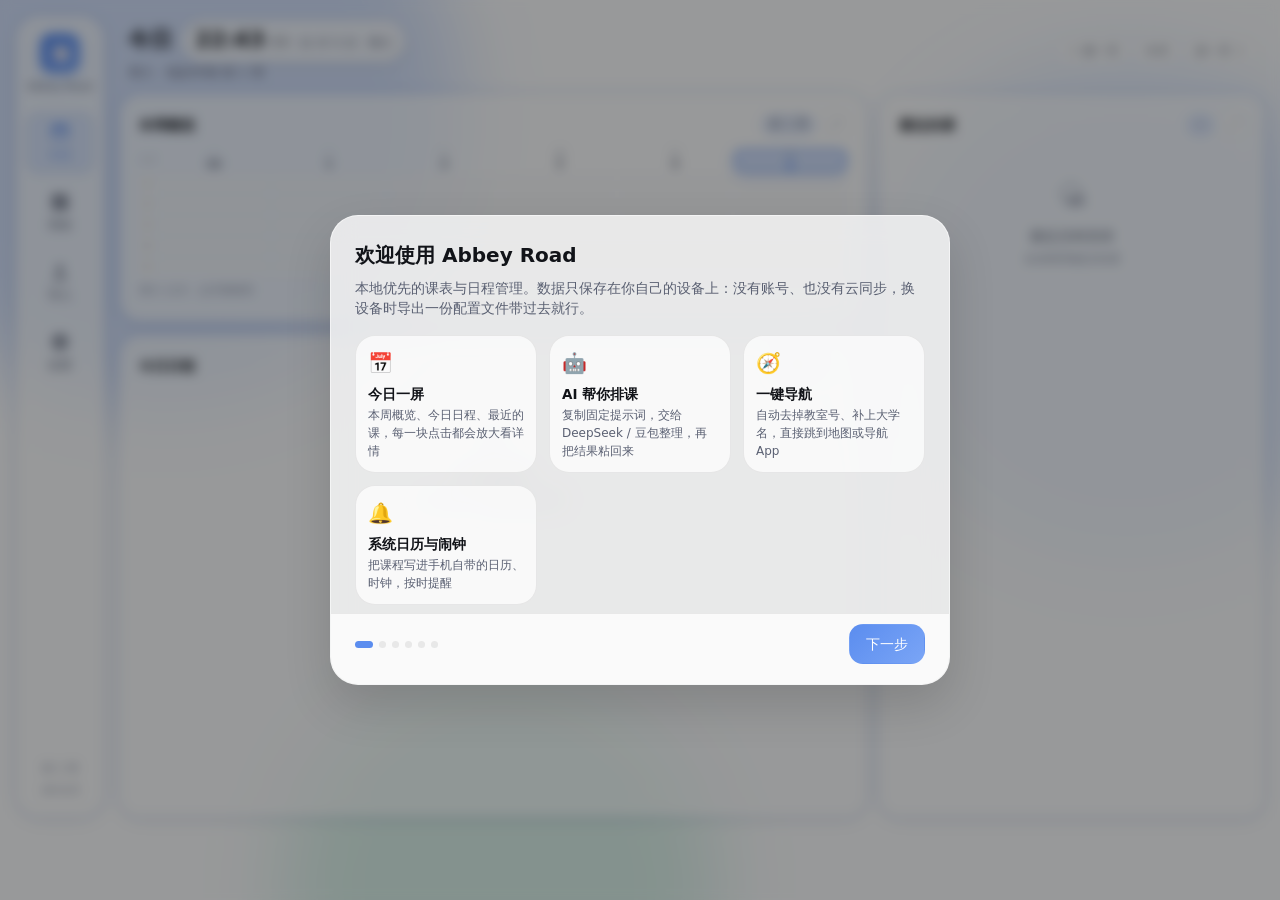
==== app/index.html @ dc9bea0f "v0.4.0：设置改版（分类列表 + 二级页 + 高频项）、日程统一（星标 / 归档 / 长按确认）、修 WebView 缓存导致更新不生效" ====
<!doctype html>
<html lang="zh-CN">
<head>
<meta charset="utf-8">
<!-- user-scalable=no：WebView 里 setSupportZoom(false) 只挡了系统级缩放，
     双指捏合仍然会让整个界面被放大，这里再从 viewport 上关掉一次。 -->
<meta name="viewport" content="width=device-width,initial-scale=1,maximum-scale=1,user-scalable=no,viewport-fit=cover">
<meta name="color-scheme" content="light dark">
<title>Abbey Road · 课表与日程</title>
<link rel="stylesheet" href="css/tokens.css?v=0.4.0">
<link rel="stylesheet" href="css/app.css?v=0.4.0">
</head>
<body data-theme="light" data-platform="web" data-preset="dual-horizontal" data-focus="off">

<!-- 背景装饰：柔光斑，让毛玻璃有层次可模糊 -->
<div class="backdrop" aria-hidden="true">
  <span class="blob blob-a"></span>
  <span class="blob blob-b"></span>
  <span class="blob blob-c"></span>
</div>

<div class="app" id="app">

  <!-- ── 左侧 Rail（Windows / 宽屏） ───────────────────────────── -->
  <aside class="rail glass" id="rail">
    <div class="brand">
      <span class="brand-mark" aria-label="Abbey Road"></span>
      <span class="brand-text">Abbey Road</span>
    </div>
    <nav class="rail-nav" id="railNav">
      <button class="nav-btn" data-nav="today" type="button"><i class="ico ico-today"></i><span>今日</span></button>
      <button class="nav-btn" data-nav="week" type="button"><i class="ico ico-week"></i><span>周表</span></button>
      <button class="nav-btn" data-nav="import" type="button"><i class="ico ico-import"></i><span>导入</span></button>
        <button class="nav-btn" data-nav="settings" type="button"><i class="ico ico-settings"></i><span>设置</span></button>
      </nav>
      <div class="rail-foot">
      <span id="railWeekInfo">—</span>
      <span class="muted" id="railVersion">v0.1.7</span>
    </div>
  </aside>

  <!-- ── 主区域 ──────────────────────────────────────────────── -->
  <main class="main" id="main">

    <!-- 今日 -->
    <section class="view" id="view-today" data-view="today">
      <header class="view-head today-head">
        <!-- 左列：「今日 + 时间」同一行，下面一行副标题；右上角竖排三个日期切换按钮 -->
        <div class="today-head-main">
          <div class="today-head-top">
            <h1 class="view-title" id="todayTitle">今日</h1>
            <div class="clock-box">
              <span class="clock-time" id="todayClock">--:--</span>
              <span class="clock-date" id="todayClockDate"></span>
            </div>
          </div>
          <p class="view-sub" id="todaySub">—</p>
        </div>
        <!-- 日期切换：窄屏（直板机）只留两个箭头 + 「今天」，三个按钮永远待在标题右边，
             不再被挤到标题下面另起一行；宽屏才把「前一天 / 后一天」的文字显示出来 -->
        <div class="head-right today-day-nav">
          <button class="chip-btn dnav-btn dnav-prev" id="btnPrevDay" type="button"
                  title="前一天" aria-label="前一天"><span class="dnav-ico" aria-hidden="true"></span><span class="dnav-txt">前一天</span></button>
          <button class="chip-btn dnav-btn dnav-center" id="btnToday" type="button"
                  title="回到今天" aria-label="回到今天"><span class="dnav-txt">今天</span></button>
          <button class="chip-btn dnav-btn dnav-next" id="btnNextDay" type="button"
                  title="后一天" aria-label="后一天"><span class="dnav-txt">后一天</span><span class="dnav-ico" aria-hidden="true"></span></button>
        </div>
      </header>

      <div class="layout" id="todayLayout">
        <!-- 本周概览 -->
        <section class="zone zone-week" id="zoneWeek">
          <!-- 毛玻璃独立一层：动画时只移动不改尺寸，模糊只算一次 -->
          <div class="zone-glass" aria-hidden="true"></div>
          <!-- 内容和栏框分开：聚焦放大时内容整层按"最终尺寸"排版好，
               栏框从旧矩形长到新矩形，内容只被裁剪、不跟着重排 -->
          <div class="zone-inner">
            <header class="zone-head">
              <h2 class="zone-title">本周概览</h2>
              <div class="zone-head-right">
                <span class="zone-badge" id="weekBadge">—</span>
                <button class="zone-toggle" data-zone-toggle="week" type="button" title="展开本周">⤢</button>
              </div>
            </header>
            <div class="zone-body scroll" id="weekBody"></div>
          </div>
        </section>

        <!-- 今日时间线 -->
        <section class="zone zone-today" id="zoneToday">
          <div class="zone-glass" aria-hidden="true"></div>
          <div class="zone-inner">
            <header class="zone-head">
              <h2 class="zone-title">今日日程</h2>
              <div class="zone-head-right">
                <span class="zone-badge" id="todayBadge">—</span>
                <button class="zone-toggle" data-zone-toggle="today" type="button" title="展开今日">⤢</button>
              </div>
            </header>
            <div class="zone-body scroll" id="todayBody"></div>
          </div>
        </section>

        <!-- 最近的课 -->
        <section class="zone zone-next" id="zoneNext" tabindex="0" role="button"
                 aria-label="查看最近的课程详情">
          <div class="zone-glass" aria-hidden="true"></div>
          <div class="zone-inner">
            <header class="zone-head">
              <h2 class="zone-title">最近的课</h2>
              <div class="zone-head-right">
                <span class="zone-badge" id="nextBadge">—</span>
                <button class="zone-toggle" data-zone-toggle="next" type="button" title="展开详情">⤢</button>
              </div>
            </header>
            <div class="zone-body scroll" id="nextBody"></div>
          </div>
        </section>

      </div>
    </section>

    <!-- 周表 -->
    <section class="view" id="view-week" data-view="week" hidden>
      <header class="view-head">
        <div class="head-left">
          <h1 class="view-title">周表</h1>
          <p class="view-sub" id="weekSub">—</p>
        </div>
        <div class="head-right">
          <button class="chip-btn" id="btnDayShift" type="button" title="把某一天的课搬到 / 复制到另一天">调休</button>
          <button class="chip-btn" id="btnConflicts" type="button" title="查看时间冲突">冲突 <span class="zone-badge" id="conflictCount">0</span></button>
          <button class="chip-btn sem-btn" id="weekSemBtn" type="button" title="切换学期">我的学期</button>
          <button class="chip-btn" id="btnPrevWeek" type="button">‹ 上一周</button>
          <button class="chip-btn" id="btnThisWeek" type="button">本周</button>
          <button class="chip-btn" id="btnNextWeek" type="button">下一周 ›</button>
        </div>
      </header>
      <!-- 周视图/月视图 + 周次快切：挤在一行里，把纵向空间让给课表 -->
      <div class="week-bar">
        <div class="segmented seg-compact" id="weekMode">
          <button class="seg active" type="button" data-mode="week">周视图</button>
          <button class="seg" type="button" data-mode="month">月视图</button>
        </div>
        <div class="week-strip glass" id="weekStrip"></div>
      </div>
      <div class="glass panel week-panel">
        <div class="week-grid-wrap scroll-x" id="weekGridWrap"></div>
      </div>
    </section>

    <!-- 导入 -->
    <section class="view" id="view-import" data-view="import" hidden>
      <header class="view-head">
        <div class="head-left">
          <h1 class="view-title">导入</h1>
          <p class="view-sub">用手机上的 AI（DeepSeek / 豆包）整理课表，或直接导入配置文件</p>
        </div>
      </header>

      <div class="pane-scroll">
      <div class="glass panel tabs-panel">
        <!-- 第一行：导入课表的两步流程（带序号、加粗）；第二行：另外两个入口 -->
        <div class="segmented" id="importTabs">
          <button class="seg seg-step" data-tab="prompt" type="button"><b>1</b> 提示词</button>
          <button class="seg seg-step" data-tab="md" type="button"><b>2</b> 课表文本</button>
        </div>
        <!-- 第二行：「手动导入」一个按钮，点开是「手动添加 / 配置文件」两个小按钮（子菜单） -->
        <div class="sub-nav" id="importSubNav">
          <button class="sub-nav-btn" id="btnSubNav" type="button" aria-haspopup="true" aria-expanded="false">
            <span class="sub-nav-label" id="subNavLabel">手动导入</span>
            <span class="sub-nav-caret" aria-hidden="true">▾</span>
          </button>
          <div class="sub-menu" id="importSubMenu" hidden>
            <button class="sub-menu-item seg" data-tab="manual" type="button">手动添加</button>
            <button class="sub-menu-item seg" data-tab="json" type="button">配置文件</button>
          </div>
        </div>

        <!-- 提示词 -->
        <div class="tab-body" data-tab-body="prompt">
          <ol class="steps">
            <li>点下面的「复制提示词」。</li>
            <li>打开 DeepSeek / 豆包，粘贴提示词，把课表截图一起发给它。</li>
            <li>复制 AI 的完整回复，回到这里选「粘贴 AI 结果」。</li>
          </ol>
          <div class="row gap">
            <button class="btn primary" id="btnCopyPrompt" type="button">复制提示词</button>
            <button class="btn" id="btnSharePrompt" type="button">分享到 AI 应用</button>
            <span class="muted" id="promptVersion"></span>
          </div>
          <details class="fold">
            <summary>预览提示词内容</summary>
            <pre class="code" id="promptPreview"></pre>
          </details>
        </div>

        <!-- 课表文本（AI 整理结果粘贴区） -->
        <div class="tab-body" data-tab-body="md" hidden>
          <div class="opt-grid">
            <div class="field"><label class="field-label">学期名称</label>
              <input class="input" id="optSemName" placeholder="留空则用当前学期"></div>
            <div class="field"><label class="field-label">开学第一周周一</label>
              <input class="input" id="optSemStart" type="date"></div>
            <div class="field"><label class="field-label">总周数</label>
              <input class="input" id="optSemWeeks" type="number" min="1" max="30" value="20"></div>
            <div class="field"><label class="field-label">文本没写单双周时按</label>
              <span class="pick-slot" data-pick="optParity"></span></div>
          </div>
          <div class="scroll-hint">↓ 继续下滑，把 AI 整理好的课表文本粘贴到下面的输入框</div>
          <div class="fmt-hint">一行一门课，字段用全角 ｜ 分隔（半角 | 也认）：
课程名 ｜ 星期 ｜ 节次 ｜ 周次 ｜ 地点 ｜ 老师 ｜ 备注
例：高等数学 ｜ 周一 ｜ 1-2 ｜ 1-16 ｜ XX大学 信息楼305 ｜ 张三 ｜ 需带教材
缺的字段直接空着或用 - ，顺序不能乱；调课另起一行：调课 ｜ 高等数学 ｜ 2026-10-08 ｜ 周四 ｜ 1-2 ｜ XX大学信息楼201 ｜ 国庆调休</div>
          <div class="row gap">
            <button class="btn" id="btnPickMd" type="button">选择 .md / .txt 文件</button>
            <button class="btn" id="btnDemoMd" type="button">填入示例文本</button>
            <button class="btn" id="btnClearMd" type="button">清空</button>
          </div>
          <textarea class="input code-area" id="mdInput" rows="10"
            placeholder="把 AI 整理好的课表文本粘贴到这里（一行一门课）…"></textarea>
          <div class="parse-summary" id="mdSummary"></div>
          <div class="parse-issues" id="mdIssues"></div>
          <div class="parse-preview" id="mdPreview"></div>
          <!-- 给右下角悬浮按钮留出空间，长内容不会被挡住 -->
          <div class="fab-space"></div>
        </div>

        <!-- 配置文件（本地 JSON 文件，手机 / 电脑手动同步用） -->
        <div class="tab-body" data-tab-body="json" hidden>
          <p class="muted">
            配置文件就是 App 自己的数据（.json / .txt）。用法和「课表文本」一模一样：
            这里复制走 → 在另一台设备整段粘回来 → 点右下角「合并导入」。
          </p>
          <p class="muted">
            换手机最省事的走法：点「复制配置文本」发到微信「文件传输助手」（或点「导出到微信」发文件），
            在新手机上复制那段文字，粘到下面就能导入；也可以用「选择 .json / .txt 文件」或
            「从导出目录导入」。
          </p>
          <div class="row gap">
            <button class="btn primary" id="btnCopyJson" type="button">复制配置文本</button>
            <button class="btn" id="btnExportJson" type="button">导出为文件</button>
            <button class="btn" id="btnExportWechat" type="button">导出到微信</button>
            <button class="btn" id="btnImportJson" type="button">选择 .json / .txt 文件</button>
            <button class="btn" id="btnImportFromExports" type="button">从导出目录导入</button>
          </div>
          <div class="scroll-hint">↓ 继续下滑，把配置内容整段粘贴到下面的输入框（粘贴完自动解析）</div>
          <div class="fmt-hint">配置内容形如：{"kind":"abbeyroad.sync", …}
整段复制 / 粘贴即可，内容里换行、缩进乱掉都没关系；粘错成课表文本时会自动转到「课表文本」页。</div>
          <div class="row gap">
            <button class="btn" id="btnApplyJsonText" type="button">解析并预览</button>
            <button class="btn" id="btnClearJson" type="button">清空</button>
          </div>
          <textarea class="input code-area" id="jsonInput" rows="10"
            placeholder='把配置内容整段粘贴到这里，例如：{"kind":"abbeyroad.sync", …}'></textarea>
          <div class="parse-summary" id="jsonSummary"></div>
          <div class="parse-issues" id="jsonIssues"></div>
          <!-- 给右下角悬浮按钮留出空间 -->
          <div class="fab-space"></div>
        </div>

        <!-- 手动添加：一门课 / 一个特殊事件 -->
        <div class="tab-body" data-tab-body="manual" hidden>
          <h3 class="sub-title">添加一门课</h3>
          <div class="opt-grid">
            <div class="field"><label class="field-label">课程名 *</label>
              <input class="input" id="manName" placeholder="例如：高等数学"></div>
            <div class="field"><label class="field-label">星期 *</label>
              <span class="pick-slot" data-pick="manWeekday"></span></div>
            <div class="field"><label class="field-label">节次 *</label>
              <div class="row gap" style="align-items:center">
                <span class="pick-slot" data-pick="manPeriodStart"></span>
                <span class="muted">到</span>
                <span class="pick-slot" data-pick="manPeriodEnd"></span>
              </div></div>
            <div class="field"><label class="field-label">周次 *</label>
              <input class="input" id="manWeeks" value="1-16" placeholder="1-16 / 单周 / 双周 / 全周"></div>
            <div class="field"><label class="field-label">地点</label>
              <input class="input" id="manPlace" placeholder="XX大学 信息楼305"></div>
            <div class="field"><label class="field-label">老师</label>
              <input class="input" id="manTeacher" placeholder="张三"></div>
            <div class="field"><label class="field-label">备注</label>
              <input class="input" id="manNote" placeholder="需带教材"></div>
            <div class="field"><label class="field-label">颜色</label>
              <span class="pick-slot" data-pick="manColor"></span></div>
          </div>
          <div class="row gap" style="align-items:center">
            <button class="btn primary" id="btnManualAdd" type="button">添加到课表</button>
            <span class="muted">同名课程会合并成同一门，并统一颜色</span>
          </div>
          <div class="parse-issues" id="manIssues"></div>

          <h3 class="sub-title" style="margin-top:20px">添加特殊事件（考试 / 讲座 / 活动）</h3>
          <div class="opt-grid">
            <div class="field"><label class="field-label">类型</label>
              <span class="pick-slot" data-pick="evType"></span></div>
            <div class="field"><label class="field-label">标题 *</label>
              <input class="input" id="evTitle" placeholder="高等数学 期中考试"></div>
            <div class="field"><label class="field-label">日期 *</label>
              <input class="input" id="evDate" type="date"></div>
            <div class="field"><label class="field-label">时间</label>
              <div class="row gap" style="align-items:center">
                <input class="input" id="evStart" type="time">
                <span class="muted">到</span>
                <input class="input" id="evEnd" type="time">
              </div></div>
            <div class="field"><label class="field-label">地点</label>
              <input class="input" id="evPlace" placeholder="XX大学 信息楼305"></div>
            <div class="field"><label class="field-label">备注</label>
              <input class="input" id="evNote" placeholder="闭卷 / 带计算器"></div>
          </div>
          <div class="row gap" style="align-items:center">
            <button class="btn primary" id="btnAddEvent" type="button">添加事件</button>
            <span class="muted">事件会在「本周概览」和「周表」里用特殊颜色显示</span>
          </div>
          <div id="eventList" class="list" style="margin-top:10px"></div>
        </div>
      </div>
      </div>

      <!-- 「课表文本」页的悬浮应用按钮：始终钉在右下角，不用滚到底部才能点 -->
      <button class="btn primary fab" id="btnApplyMd" type="button" disabled hidden>应用到课表</button>
      <!-- 「配置文件」页的悬浮合并按钮：和上面那个同一个位置、同一套动效 -->
      <button class="btn primary fab" id="btnApplyJson" type="button" disabled hidden>合并导入</button>
    </section>

    <!-- 自定义模块页（实验性：开发者选项开启后顶替「导入」标签） -->
    <section class="view" id="view-custom" data-view="custom" hidden>
      <header class="view-head">
        <div class="head-left">
          <h1 class="view-title">我的</h1>
          <p class="view-sub">自由添加你的模块</p>
        </div>
        <div class="head-right">
          <button class="chip-btn" id="btnCustomToImport" type="button" title="打开导入页">导入</button>
        </div>
      </header>
      <div class="pane-scroll">
        <div class="custom-modules" id="customModules"></div>
      </div>
    </section>

    <!-- 设置 -->
    <section class="view" id="view-settings" data-view="settings" hidden>
      <header class="view-head">
        <div class="head-left">
          <h1 class="view-title">设置</h1>
          <p class="view-sub">外观、布局、课表、提醒、导入、系统集成、数据、关于</p>
        </div>
      </header>
      <div class="settings-shell">
        <div class="settings-body" id="settingsBody">
          <div class="settings-grid" id="settingsGrid"></div>
        </div>
      </div>
    </section>

  </main>

  <!-- ── 底部 Tab（手机） ────────────────────────────────────── -->
  <nav class="tabbar glass" id="tabbar">
    <button class="nav-btn" data-nav="today" type="button"><i class="ico ico-today"></i><span>今日</span></button>
    <button class="nav-btn" data-nav="week" type="button"><i class="ico ico-week"></i><span>周表</span></button>
    <button class="nav-btn" data-nav="import" type="button"><i class="ico ico-import"></i><span>导入</span></button>
    <button class="nav-btn" data-nav="settings" type="button"><i class="ico ico-settings"></i><span>设置</span></button>
  </nav>
</div>

<!-- 毛玻璃弹窗容器 -->
<div class="modal-root" id="modalRoot" hidden>
  <div class="modal-scrim" id="modalScrim"></div>
  <div class="modal-card glass" id="modalCard" role="dialog" aria-modal="true"></div>
</div>

<!-- 首次启动引导 -->
<div class="onboarding" id="onboarding" hidden>
  <div class="ob-card glass" id="obCard"></div>
</div>

<div class="toast-host" id="toastHost"></div>

<script src="js/core.js?v=0.4.0"></script>
<script src="js/mdparse.js?v=0.4.0"></script>
  <script src="js/bridge.js?v=0.4.0"></script>
  <!-- 过渡动画注册表：ui.js 里的所有动效都从这里取参数（开发者模式可换样式） -->
  <script src="js/motion.js?v=0.4.0"></script>
  <!-- 课程配色：按文理/公共/体育/水课分色系（设置里可一键应用） -->
  <script src="js/palette.js?v=0.4.0"></script>
  <script src="js/ui.js?v=0.4.0"></script>
<script src="js/widgetdata.js?v=0.4.0"></script>
<script src="js/configio.js?v=0.4.0"></script>
<script src="js/panels.js?v=0.4.0"></script>
<script src="js/boot.js?v=0.4.0"></script>
</body>
</html>
---- app/css/tokens.css ----
/* ──────────────────────────────────────────────────────────────
   Abbey Road · 设计变量（设计 token）
   双端唯一来源：改这里，Android 与 Windows 同时生效。
   对应规划文档 §8.1。
   ────────────────────────────────────────────────────────────── */

:root {
  /* 颜色 · 浅色 */
  --bg-base: #ffffff;
  --bg-subtle: #f7f8fa;
  --glass-surface: rgba(255, 255, 255, 0.72);
  --glass-card: rgba(255, 255, 255, 0.66);
  --glass-modal: rgba(255, 255, 255, 0.78);
  --glass-border: rgba(255, 255, 255, 0.55);
  --glass-stroke: rgba(17, 19, 24, 0.08);
  --shadow-card: 0 4px 16px rgba(0, 0, 0, 0.06);
  --shadow-panel: 0 12px 32px rgba(0, 0, 0, 0.10);
  --shadow-modal: 0 20px 48px rgba(0, 0, 0, 0.14);
  --text-primary: #111318;
  --text-secondary: #5a6072;
  --text-tertiary: #8a90a2;
  --divider: rgba(17, 19, 24, 0.08);
  --danger: #e5484d;
  --warn: #e3a008;
  --success: #2fb37a;
  --blob-a: rgba(91, 141, 239, 0.30);
  --blob-b: rgba(122, 165, 246, 0.22);
  --blob-c: rgba(47, 179, 122, 0.16);

  /* 主题色（设置里可改） */
  --accent: #5b8def;
  --accent-soft: rgba(91, 141, 239, 0.14);
  --accent-glow: rgba(91, 141, 239, 0.20);
  --accent-contrast: #ffffff;

  /* 质感模糊效果（设置里四档：低 8 / 中 14 / 高 22 / 关 0） */
  --blur-base: 14px;
  --blur-card: 12px;
  --blur-panel: 18px;
  --blur-modal: 24px;

  /* 圆角与间距 */
  --r-chip: 999px;
  --r-input: 14px;
  --r-card: 20px;
  --r-panel: 24px;
  --r-modal: 28px;
  --sp-1: 4px;
  --sp-2: 8px;
  --sp-3: 12px;
  --sp-4: 16px;
  --sp-5: 20px;
  --sp-6: 24px;
  --sp-8: 32px;
  --sp-10: 40px;

  /* ── 动效令牌：严格按《动效与光效实现规格书》v1.0 ──
     原则：只动 opacity / translate / scale；动画重启动走"取消→复位→刷新→启动"；
     高频动效 ≤500ms；颜色只来自主题令牌；光效只画在控件自己的范围内。 */
  --motion-scale: 1;

  /* 6 条曲线，不引入第 7 条 */
  --ease-cubic: cubic-bezier(.2, .8, .3, 1);          /* 入场 / 上浮 */
  --ease-smooth: cubic-bezier(.22, .61, .36, 1);      /* 胶囊滑动 / 下划线 */
  --ease-fade-out: cubic-bezier(.22, 1, .36, 1);      /* 一次性衰减 / 配色过渡 */
  --ease-dialog-in: cubic-bezier(.20, .90, .25, 1);   /* 弹窗进入 */
  --ease-dialog-out: cubic-bezier(.40, 0, 1, 1);      /* 弹窗退出 */
  --ease-page-in: cubic-bezier(.1, 1, .3, 1);         /* 页面进入 */
  --ease-page-out: cubic-bezier(.3, 0, .7, 1);        /* 页面退出 */

  /* 时长令牌 */
  --dur-press-in: calc(90ms * var(--motion-scale));
  --dur-press-out: calc(260ms * var(--motion-scale));
  --dur-text-out: calc(120ms * var(--motion-scale));
  --dur-tab-color: calc(200ms * var(--motion-scale));
  --dur-text-in: calc(220ms * var(--motion-scale));
  --dur-list-item: calc(180ms * var(--motion-scale));
  --dur-card-in: calc(320ms * var(--motion-scale));
  --dur-block-short: calc(480ms * var(--motion-scale));
  --dur-block: calc(500ms * var(--motion-scale));
  --dur-block-long: calc(520ms * var(--motion-scale));
  --dur-ink: calc(350ms * var(--motion-scale));
  --dur-pill: calc(420ms * var(--motion-scale));
  --dur-ripple: calc(380ms * var(--motion-scale));
  --dur-glow: calc(500ms * var(--motion-scale));
  --dur-dialog-in: calc(300ms * var(--motion-scale));
  --dur-dialog-out: calc(200ms * var(--motion-scale));
  --dur-page-in: calc(260ms * var(--motion-scale));
  --dur-page-out: calc(220ms * var(--motion-scale));
  --dur-zone: calc(340ms * var(--motion-scale));   /* 展开栏位：唯一允许的布局动画 */

  /* 兼容旧命名 */
  --dur-instant: var(--dur-press-in);
  --dur-quick: var(--dur-text-out);
  --dur-standard: var(--dur-tab-color);
  --dur-focus: var(--dur-zone);
  --ease-enter: var(--ease-cubic);
  --ease-exit: var(--ease-fade-out);
  --ease-standard: var(--ease-fade-out);
  --ease-emphasized: var(--ease-smooth);

  /* 光效令牌（浅色柔光偏黑，暗色偏白） */
  --ripple-color: rgba(0, 0, 0, 0.06);
  --ripple-on-accent: rgba(255, 255, 255, 0.15);
  --glow-peak: .30;

  /* 布局尺寸（由 JS 按断点写入，单位 px） */
  --w-week: 240px;
  --w-next: 360px;
  --h-week: 200px;
  --h-next: 200px;
  --layout-gap: 14px;
  --zone-pad: 18px;
  --fs-scale: 1;

  /* 层级 */
  --z-rail: 20;
  --z-tabbar: 30;
  --z-splitter: 15;
  --z-modal: 60;
  --z-onboarding: 80;
  --z-toast: 90;
}

/*
 * 毛玻璃「通透度」：
 *   玻璃面板的透明度 = 基础透明度 × --glass-k，
 *   档位越高越透（配合 blur 半径一起变），这样"质感模糊效果"在深色界面、
 *   或者背景本来就比较平的时候也能一眼看出区别。
 *   写在 body 上（不是 :root）：自定义属性在声明它的元素上就完成计算，
 *   写在 :root 的话 body 上的档位变量影响不到它。
 */
body {
  --glass-k: 1;
  --glass-surface: rgba(255, 255, 255, calc(.72 * var(--glass-k)));
  --glass-card: rgba(255, 255, 255, calc(.66 * var(--glass-k)));
  --glass-modal: rgba(255, 255, 255, calc(.78 * var(--glass-k)));
}

/* 深色模式 */
body[data-theme="dark"] {
  --bg-base: #0e1116;
  --bg-subtle: #161a21;
  --glass-surface: rgba(22, 26, 33, calc(.62 * var(--glass-k)));
  --glass-card: rgba(26, 31, 40, calc(.58 * var(--glass-k)));
  --glass-modal: rgba(28, 33, 43, calc(.70 * var(--glass-k)));
  --glass-border: rgba(255, 255, 255, 0.12);
  --glass-stroke: rgba(255, 255, 255, 0.10);
  --shadow-card: 0 4px 16px rgba(0, 0, 0, 0.45);
  --shadow-panel: 0 12px 32px rgba(0, 0, 0, 0.55);
  --shadow-modal: 0 20px 48px rgba(0, 0, 0, 0.60);
  --text-primary: #e8eaf0;
  --text-secondary: #a8afbf;
  --text-tertiary: #767e90;
  --divider: rgba(255, 255, 255, 0.10);
  --accent: #7aa5f6;
  --accent-soft: rgba(122, 165, 246, 0.18);
  --accent-glow: rgba(122, 165, 246, 0.22);
  --blob-a: rgba(91, 141, 239, 0.24);
  --blob-b: rgba(122, 165, 246, 0.18);
  --blob-c: rgba(47, 179, 122, 0.12);
}

/* 毛玻璃档位（关 / 低 / 中 / 高）
   四档差距拉开一些，弱光 / 深色界面下也能明显看出变化 */
body[data-glass="off"] {
  --glass-k: 1.5;
  --blur-base: 0px;
  --blur-card: 0px;
  --blur-panel: 0px;
  --blur-modal: 0px;
}
body[data-glass="low"] {
  --glass-k: 1.16;
  --blur-base: 7px;
  --blur-card: 5px;
  --blur-panel: 7px;
  --blur-modal: 9px;
}
body[data-glass="medium"] {
  --glass-k: 1;
  --blur-base: 14px;
  --blur-card: 12px;
  --blur-panel: 18px;
  --blur-modal: 24px;
}
body[data-glass="high"] {
  --glass-k: .78;
  --blur-base: 30px;
  --blur-card: 22px;
  --blur-panel: 28px;
  --blur-modal: 36px;
}

/* 低版本 Android（API < 31）：按规划 Q1 自动降级，功能不变 */
body[data-degraded="on"] {
  --blur-card: 0px;
  --blur-panel: 0px;
  --blur-modal: 0px;
  --blur-base: 0px;
}
body[data-degraded="on"] .blob {
  opacity: 0.5;
}
---- app/css/app.css ----
/* ──────────────────────────────────────────────────────────────
   Abbey Road · 界面样式
   说明：目标运行环境是 Chromium 101（Android WebView 101 / WebView2 152），
   因此不使用 :has()、CSS 嵌套、@container、color-mix 等更新的特性。
   ────────────────────────────────────────────────────────────── */

* { box-sizing: border-box; }

/**
 * hidden 就是"不渲染"，必须是硬规则。
 * 组件里写了 display: flex 的元素（比如 .hw-done 已完成列表、.hw-earlier 更早的已完成）
 * 会盖掉 [hidden] 自带的 display:none —— 结果就是 box.hidden = true 之后它照样摊在
 * 界面上，「已完成」怎么点都折叠不了。全局兜一条，任何人都别再踩这个坑。
 */
[hidden] { display: none !important; }
html, body { height: 100%; }
body {
  margin: 0;
  background: var(--bg-base);
  color: var(--text-primary);
  font: 14px/1.5 "PingFang SC", "HarmonyOS Sans SC", "Source Han Sans SC",
        "Noto Sans SC", "Microsoft YaHei UI", system-ui, -apple-system, sans-serif;
  -webkit-font-smoothing: antialiased;
  overflow: hidden;
  user-select: none;
  -webkit-tap-highlight-color: transparent;
  transition: background var(--dur-standard) var(--ease-standard),
              color var(--dur-standard) var(--ease-standard);
}
input, textarea { user-select: text; }

/* 背景柔光斑：给毛玻璃提供可被模糊的内容 */
.backdrop { position: fixed; inset: 0; overflow: hidden; pointer-events: none; z-index: 0; }
.blob { position: absolute; display: block; border-radius: 50%; filter: blur(40px); }
.blob-a { width: 46vw; height: 46vw; left: -10vw; top: -14vw; background: var(--blob-a); }
.blob-b { width: 40vw; height: 40vw; right: -8vw; top: 6vh; background: var(--blob-b); }
.blob-c { width: 34vw; height: 34vw; left: 22vw; bottom: -16vw; background: var(--blob-c); }

/* ── 毛玻璃基类 ─────────────────────────────────────────────── */
.glass {
  background: var(--glass-card);
  border: 1px solid var(--glass-border);
  box-shadow: var(--shadow-card), inset 0 0 0 0.5px var(--glass-stroke),
              0 0 12px var(--accent-glow);
  border-radius: var(--r-card);
  -webkit-backdrop-filter: blur(var(--blur-card)) saturate(1.4);
  backdrop-filter: blur(var(--blur-card)) saturate(1.4);
}

/* ── 应用框架 ──────────────────────────────────────────────── */
.app {
  position: relative;
  z-index: 1;
  height: 100%;
  display: flex;
  padding: var(--sp-4);
  gap: var(--sp-4);
}

/* 左侧 Rail（宽屏） */
.rail {
  width: 88px;
  flex: 0 0 88px;
  display: flex;
  flex-direction: column;
  align-items: center;
  padding: var(--sp-4) var(--sp-2);
  border-radius: var(--r-panel);
  gap: var(--sp-4);
}
.brand { display: flex; flex-direction: column; align-items: center; gap: 6px; }
.brand-mark {
  width: 40px; height: 40px; border-radius: 12px;
  display: grid; place-items: center;
  background:
    url("data:image/svg+xml;utf8,<svg xmlns='http://www.w3.org/2000/svg' viewBox='0 0 40 40'><rect x='9' y='10' width='22' height='21' rx='3' fill='white'/><rect x='9' y='10' width='22' height='5.5' rx='2.6' fill='%23E8EEFA'/><rect x='11' y='17.5' width='6' height='4' rx='1.6' fill='%235B8DEF'/><rect x='19' y='17.5' width='6' height='4' rx='1.6' fill='%23E8843C'/><rect x='11' y='23.5' width='6' height='4' rx='1.6' fill='%237C6EE6'/><rect x='19' y='23.5' width='6' height='4' rx='1.6' fill='%23D8E0EE'/></svg>") center/25px 25px no-repeat,
    linear-gradient(135deg, var(--accent), #7aa5f6);
  box-shadow: 0 6px 18px var(--accent-glow);
}
.brand-text { font-size: 11px; color: var(--text-secondary); }
.rail-nav { display: flex; flex-direction: column; gap: var(--sp-2); width: 100%; }
.rail-foot {
  margin-top: auto; display: flex; flex-direction: column; align-items: center;
  gap: 4px; font-size: 11px; color: var(--text-tertiary); text-align: center;
}

.nav-btn {
  appearance: none; border: 0; background: transparent; color: var(--text-secondary);
  display: flex; flex-direction: column; align-items: center; gap: 4px;
  padding: 10px 6px; border-radius: var(--r-input); cursor: pointer; position: relative; overflow: hidden;
  font: inherit; font-size: 12px; width: 100%;
  transition: background 200ms var(--ease-standard), color 200ms var(--ease-standard),
              transform 220ms var(--ease-emphasized);
}
.nav-btn:hover { background: var(--bg-subtle); }
.nav-btn:active { transform: scale(0.975); }
.nav-btn.active {
  color: var(--accent);
  background: var(--accent-soft);
  box-shadow: inset 0 0 0 1px var(--glass-stroke);
  transition: background 260ms var(--ease-emphasized), color 200ms var(--ease-standard);
}
.ico { width: 20px; height: 20px; display: block; background: currentColor; }
.ico-today {
  -webkit-mask: no-repeat center/contain url("data:image/svg+xml;utf8,<svg xmlns='http://www.w3.org/2000/svg' viewBox='0 0 24 24' fill='black'><path d='M7 2v2h10V2h2v2h1a2 2 0 012 2v13a2 2 0 01-2 2H4a2 2 0 01-2-2V6a2 2 0 012-2h1V2h2zm13 8H4v9h16v-9z'/></svg>");
  mask: no-repeat center/contain url("data:image/svg+xml;utf8,<svg xmlns='http://www.w3.org/2000/svg' viewBox='0 0 24 24' fill='black'><path d='M7 2v2h10V2h2v2h1a2 2 0 012 2v13a2 2 0 01-2 2H4a2 2 0 01-2-2V6a2 2 0 012-2h1V2h2zm13 8H4v9h16v-9z'/></svg>");
}
.ico-week {
  -webkit-mask: no-repeat center/contain url("data:image/svg+xml;utf8,<svg xmlns='http://www.w3.org/2000/svg' viewBox='0 0 24 24' fill='black'><path d='M3 3h8v8H3V3zm10 0h8v5h-8V3zM3 13h8v8H3v-8zm10-3h8v11h-8V10z'/></svg>");
  mask: no-repeat center/contain url("data:image/svg+xml;utf8,<svg xmlns='http://www.w3.org/2000/svg' viewBox='0 0 24 24' fill='black'><path d='M3 3h8v8H3V3zm10 0h8v5h-8V3zM3 13h8v8H3v-8zm10-3h8v11h-8V10z'/></svg>");
}
.ico-import {
  -webkit-mask: no-repeat center/contain url("data:image/svg+xml;utf8,<svg xmlns='http://www.w3.org/2000/svg' viewBox='0 0 24 24' fill='black'><path d='M12 3l5 5h-3v6h-4V8H7l5-5zM4 18h16v3H4v-3z'/></svg>");
  mask: no-repeat center/contain url("data:image/svg+xml;utf8,<svg xmlns='http://www.w3.org/2000/svg' viewBox='0 0 24 24' fill='black'><path d='M12 3l5 5h-3v6h-4V8H7l5-5zM4 18h16v3H4v-3z'/></svg>");
}
.ico-custom {
  /* 实验性「模块」页：一大两小的拼版（和周表 2x2 的 ico-week 区分开） */
  -webkit-mask: no-repeat center/contain url("data:image/svg+xml;utf8,<svg xmlns='http://www.w3.org/2000/svg' viewBox='0 0 24 24' fill='black'><path d='M4 4h16v6H4V4zm0 8h7v8H4v-8zm9 0h7v8h-7v-8z'/></svg>");
  mask: no-repeat center/contain url("data:image/svg+xml;utf8,<svg xmlns='http://www.w3.org/2000/svg' viewBox='0 0 24 24' fill='black'><path d='M4 4h16v6H4V4zm0 8h7v8H4v-8zm9 0h7v8h-7v-8z'/></svg>");
}
.ico-settings {
  /* v0.2.2 重绘：直接采用 Material「settings」标准齿轮（外圈 8 齿 + 中心孔），
     线条比例经过官方调校，小尺寸下比手画的齿轮干净得多。 */
  -webkit-mask: no-repeat center/contain url("data:image/svg+xml;utf8,<svg xmlns='http://www.w3.org/2000/svg' viewBox='0 0 24 24' fill='black'><path d='M19.14 12.94c.04-.3.06-.61.06-.94s-.02-.64-.07-.94l2.03-1.58a.49.49 0 00.12-.61l-1.92-3.32a.49.49 0 00-.59-.22l-2.39.96a7.03 7.03 0 00-1.62-.94l-.36-2.54a.48.48 0 00-.48-.41h-3.84c-.24 0-.43.17-.47.41l-.36 2.54c-.59.24-1.13.57-1.62.94l-2.39-.96a.48.48 0 00-.59.22L2.74 8.87a.49.49 0 00.12.61l2.03 1.58c-.05.3-.07.63-.07.94s.02.64.07.94l-2.03 1.58a.49.49 0 00-.12.61l1.92 3.32c.12.22.37.29.59.22l2.39-.96c.49.37 1.03.7 1.62.94l.36 2.54c.05.24.24.41.48.41h3.84c.24 0 .44-.17.47-.41l.36-2.54c.59-.24 1.13-.56 1.62-.94l2.39.96c.22.08.47 0 .59-.22l1.92-3.32a.49.49 0 00-.12-.61l-2.01-1.58zM12 15.6A3.6 3.6 0 1112 8.4a3.6 3.6 0 010 7.2z'/></svg>");
  mask: no-repeat center/contain url("data:image/svg+xml;utf8,<svg xmlns='http://www.w3.org/2000/svg' viewBox='0 0 24 24' fill='black'><path d='M19.14 12.94c.04-.3.06-.61.06-.94s-.02-.64-.07-.94l2.03-1.58a.49.49 0 00.12-.61l-1.92-3.32a.49.49 0 00-.59-.22l-2.39.96a7.03 7.03 0 00-1.62-.94l-.36-2.54a.48.48 0 00-.48-.41h-3.84c-.24 0-.43.17-.47.41l-.36 2.54c-.59.24-1.13.57-1.62.94l-2.39-.96a.48.48 0 00-.59.22L2.74 8.87a.49.49 0 00.12.61l2.03 1.58c-.05.3-.07.63-.07.94s.02.64.07.94l-2.03 1.58a.49.49 0 00-.12.61l1.92 3.32c.12.22.37.29.59.22l2.39-.96c.49.37 1.03.7 1.62.94l.36 2.54c.05.24.24.41.48.41h3.84c.24 0 .44-.17.47-.41l.36-2.54c.59-.24 1.13-.56 1.62-.94l2.39.96c.22.08.47 0 .59-.22l1.92-3.32a.49.49 0 00-.12-.61l-2.01-1.58zM12 15.6A3.6 3.6 0 1112 8.4a3.6 3.6 0 010 7.2z'/></svg>");
}

/* 主区与视图 */
.main { flex: 1 1 auto; min-width: 0; position: relative; }
.view { height: 100%; display: flex; flex-direction: column; gap: var(--sp-3); }
.view[hidden] { display: none; }
.view-head {
  display: flex; align-items: flex-end; justify-content: space-between;
  gap: var(--sp-3); padding: var(--sp-1) var(--sp-2) 0;
  flex: 0 0 auto;
}
.head-left { min-width: 0; }
.head-right { display: flex; gap: var(--sp-2); flex-wrap: wrap; justify-content: flex-end; }
.view-title { margin: 0; font-size: 22px; font-weight: 650; letter-spacing: 0.2px; }
.view-sub { margin: 2px 0 0; color: var(--text-secondary); font-size: 12.5px; }

/* ── 今日页顶栏：左边「今日 + 时间」一行 + 副标题，右上角一行三个日期按钮 ──
   这排按钮**永远**待在标题右边，绝不另起一行 —— 窄屏（直板机）上把
   「前一天 / 后一天」的文字收掉只留箭头，宽度立刻从 ~200px 降到 ~110px。 */
.today-head { display: flex; align-items: center; justify-content: space-between; gap: 8px; }
.today-head-main { flex: 1 1 auto; min-width: 0; }
.today-head-top {
  display: flex; align-items: baseline; gap: 10px; flex-wrap: wrap;
}
.today-head-top .view-sub { margin: 0; }
/* 覆盖窄屏那条「head-right 占满整行 + 可横滑」的规则：这排按钮自成一组 */
.today-head .today-day-nav {
  flex: 0 0 auto; width: auto; display: flex; flex-direction: row;
  align-items: center; justify-content: flex-end; gap: 6px;
  overflow: visible; padding-bottom: 0; flex-wrap: nowrap;
}
.today-head .today-day-nav .chip-btn {
  flex: 0 0 auto; display: inline-flex; align-items: center; justify-content: center; gap: 3px;
  padding: 4px 9px; font-size: 12px; line-height: 1.25;
  white-space: nowrap; text-align: center;
}
/**
 * 箭头用 SVG 蒙版画，不用「‹ ›」字符、也不用旋转的方块：
 * 字符按字身框对齐，窄屏只剩一个字符时怎么调都不正；旋转方块画出来的
 * 箭头视觉重心也不在盒子中心（左边那条偏左、右边那条偏右，各差 4px 左右）。
 * 蒙版里的路径本身关于底线左右对称（9.5 ↔ 14.5，画在 24×24 里），
 * contain 居中铺满，所以箭头**几何居中**，两条箭头完全一致。
 */
.today-day-nav .dnav-ico {
  display: inline-block; flex: 0 0 12px; width: 12px; height: 12px;
  background-color: currentColor;
  -webkit-mask: no-repeat center/contain url("data:image/svg+xml;utf8,<svg xmlns='http://www.w3.org/2000/svg' viewBox='0 0 24 24' fill='none' stroke='black' stroke-width='2.4' stroke-linecap='round' stroke-linejoin='round'><path d='M14.5 5L9.5 12l5 7'/></svg>");
  mask: no-repeat center/contain url("data:image/svg+xml;utf8,<svg xmlns='http://www.w3.org/2000/svg' viewBox='0 0 24 24' fill='none' stroke='black' stroke-width='2.4' stroke-linecap='round' stroke-linejoin='round'><path d='M14.5 5L9.5 12l5 7'/></svg>");
}
.dnav-next .dnav-ico {
  -webkit-mask-image: url("data:image/svg+xml;utf8,<svg xmlns='http://www.w3.org/2000/svg' viewBox='0 0 24 24' fill='none' stroke='black' stroke-width='2.4' stroke-linecap='round' stroke-linejoin='round'><path d='M9.5 5L14.5 12l-5 7'/></svg>");
  mask-image: url("data:image/svg+xml;utf8,<svg xmlns='http://www.w3.org/2000/svg' viewBox='0 0 24 24' fill='none' stroke='black' stroke-width='2.4' stroke-linecap='round' stroke-linejoin='round'><path d='M9.5 5L14.5 12l-5 7'/></svg>");
}

/* 底部 Tab（窄屏） */
.tabbar {
  position: fixed; left: var(--sp-3); right: var(--sp-3); bottom: var(--sp-3);
  display: none; z-index: var(--z-tabbar);
  padding: 6px; gap: 4px; border-radius: var(--r-panel);
  background: var(--glass-modal);
}
.tabbar .nav-btn { flex-direction: row; justify-content: center; gap: 6px; font-size: 12.5px; }
/**
 * 底部 Tab 栏的滑块：和分段控件的胶囊同一套观感（毛玻璃 + 描边），
 * 位置/动画由 syncTabPill 走统一引擎（只有选中项变了才滑）。
 */
.tabbar { position: fixed; }
.tabbar .tab-pill {
  position: absolute; left: 0; top: 0; z-index: 0; pointer-events: none;
  border-radius: var(--r-chip); background: var(--glass-modal);
  box-shadow: inset 0 0 0 1px var(--glass-stroke);
}
.tabbar .nav-btn { position: relative; z-index: 1; background: transparent; }
/* 选中态交给滑块：格子本身不再画底色，否则会把滑块盖住 */
.tabbar .nav-btn.active { background: transparent; box-shadow: none; }

/* ── 今日页布局引擎 ─────────────────────────────────────────── */
/* 区域用绝对定位 + JS 计算坐标，这样预设切换、聚焦态、滑块调整
   都能用同一套 transition 平滑过渡（grid 轨道无法动画）。 */
.layout { position: relative; flex: 1 1 auto; min-height: 0; }
.zone {
  position: absolute;
  display: flex; flex-direction: column;
  padding: var(--zone-pad);
  overflow: hidden;
  transition: left var(--dur-focus) var(--ease-emphasized),
              top var(--dur-focus) var(--ease-emphasized),
              width var(--dur-focus) var(--ease-emphasized),
              height var(--dur-focus) var(--ease-emphasized),
              padding var(--dur-standard) var(--ease-standard),
              box-shadow var(--dur-standard) var(--ease-standard);
}
.zone-head {
  display: flex; align-items: center; justify-content: space-between;
  gap: var(--sp-2); margin-bottom: var(--sp-3);
}
.zone-title {
  margin: 0; font-size: calc(14px * var(--fs-scale));
  font-weight: 600; color: var(--text-primary); white-space: nowrap;
}
.zone-badge {
  font-size: 11.5px; color: var(--text-secondary); background: var(--accent-soft);
  padding: 3px 9px; border-radius: var(--r-chip); white-space: nowrap;
}
.zone-body { flex: 1 1 auto; min-height: 0; }
.scroll { overflow-y: auto; overflow-x: hidden; -webkit-overflow-scrolling: touch; }
.scroll-x { overflow-x: auto; overflow-y: hidden; }
.scroll::-webkit-scrollbar, .scroll-x::-webkit-scrollbar { width: 8px; height: 8px; }
.scroll::-webkit-scrollbar-thumb, .scroll-x::-webkit-scrollbar-thumb {
  background: var(--glass-stroke); border-radius: 8px;
}

/* 展开态：被展开的栏放大细化，其余两栏缩小简略（类名由 JS 切换） */
.focus-only { display: none; }
.quiet-when-focus { transition: opacity var(--dur-quick) var(--ease-standard); }

/* 正在切换布局预设：轻微淡入淡出，避免"跳版" */
.layout.switching .zone { opacity: 0; transform: scale(0.995); }
.layout.switching .zone { transition: opacity 110ms var(--ease-exit), transform 110ms var(--ease-exit); }

/* ── 卡片与列表 ────────────────────────────────────────────── */
.card {
  background: var(--glass-surface);
  border: 1px solid var(--glass-stroke);
  border-radius: var(--r-card);
  padding: var(--sp-3) var(--sp-4);
  margin-bottom: var(--sp-3);
  box-shadow: var(--shadow-card);
  transition: transform 240ms var(--ease-emphasized),
              box-shadow 260ms var(--ease-standard),
              border-color 180ms var(--ease-standard),
              background 180ms var(--ease-standard);
  position: relative; overflow: hidden;
  cursor: pointer;
}
.card:hover { border-color: var(--accent-soft); transform: translateY(-1.5px); box-shadow: var(--shadow-panel); }
.card:active { transform: translateY(0) scale(0.99); box-shadow: var(--shadow-card); transition-duration: 90ms; }
.card.flat { cursor: default; }
.card.flat:active { transform: none; }
.card-accent { position: absolute; left: 0; top: 12px; bottom: 12px; width: 4px; border-radius: 4px; }
.card-title { font-weight: 620; font-size: calc(14.5px * var(--fs-scale)); margin: 0 0 2px; }
.card-meta { color: var(--text-secondary); font-size: calc(12.5px * var(--fs-scale)); }
.card-row { display: flex; align-items: center; gap: var(--sp-2); flex-wrap: wrap; }
.card-row.between { justify-content: space-between; }
.time-chip {
  font-variant-numeric: tabular-nums; font-weight: 600;
  background: var(--accent-soft); color: var(--accent);
  padding: 2px 8px; border-radius: var(--r-chip); font-size: 12px;
}
.tag {
  font-size: 11.5px; color: var(--text-secondary);
  background: var(--bg-subtle); border: 1px solid var(--glass-stroke);
  padding: 2px 8px; border-radius: var(--r-chip);
}
.tag.warn { color: var(--warn); }
.tag.danger { color: var(--danger); }
.tag.success { color: var(--success); }
.now-line { display: flex; align-items: center; gap: var(--sp-2); margin: var(--sp-1) 0 var(--sp-3); }
.now-line .dot { width: 8px; height: 8px; border-radius: 50%; background: var(--accent); box-shadow: 0 0 0 4px var(--accent-soft); }
.now-line .line { flex: 1; height: 1px; background: var(--divider); }
.now-line .label { font-size: 11.5px; color: var(--accent); }

/* 迷你周条（左栏） */
.mini-week {
  display: grid; gap: 3px; margin-bottom: var(--sp-3);
  grid-template-columns: repeat(7, minmax(0, 1fr));   /* minmax(0,…) 才能在窄栏里真正压缩 */
}
.mini-day {
  border-radius: 10px; padding: 5px 0; text-align: center; min-width: 0;
  border: 1px solid transparent; font-size: 11px; color: var(--text-tertiary);
  overflow: hidden;
}
.mini-day .d {
  display: block; font-size: 12.5px; color: var(--text-secondary); font-weight: 600;
  font-variant-numeric: tabular-nums;
}
.mini-day.has { background: var(--accent-soft); border-color: var(--glass-stroke); }
.mini-day.today { border-color: var(--accent); color: var(--accent); }
.mini-day.today .d { color: var(--accent); }
.week-course { display: flex; gap: var(--sp-2); align-items: flex-start; padding: 5px 0; }
.week-course .bar { width: 3px; border-radius: 3px; align-self: stretch; min-height: 16px; }
.week-course .txt { font-size: 12.5px; color: var(--text-secondary); }
.week-course .txt b { color: var(--text-primary); font-weight: 600; }

/* 空状态 */
.empty { text-align: center; color: var(--text-tertiary); padding: var(--sp-6) var(--sp-4); }
.empty .big { font-size: 30px; margin-bottom: var(--sp-2); opacity: 0.6; }
.empty .t {
  font-size: 13.5px; color: var(--text-secondary); margin-bottom: 4px;
  word-break: keep-all; overflow-wrap: break-word;    /* 栏位再窄也不会一个字一行 */
}
.empty .muted { word-break: keep-all; overflow-wrap: break-word; }

/* 详情块 */
.detail-grid { display: grid; grid-template-columns: 62px 1fr; gap: 10px var(--sp-3); align-items: start; }
.detail-key { color: var(--text-tertiary); font-size: 12.5px; padding-top: 1px; }
.detail-val { font-size: 13.5px; word-break: break-all; }
.module {
  display: block; width: 100%; text-align: left; cursor: pointer;
  background: var(--glass-surface); border: 1px solid var(--glass-stroke);
  border-radius: var(--r-input); padding: 10px var(--sp-3); margin-bottom: var(--sp-2);
  color: inherit; font: inherit; position: relative; overflow: hidden;
  transition: transform 220ms var(--ease-emphasized),
              border-color 180ms var(--ease-standard),
              box-shadow 240ms var(--ease-standard),
              background 180ms var(--ease-standard);
}
.module:hover { border-color: var(--accent-soft); background: var(--accent-soft); transform: translateY(-1px); box-shadow: 0 6px 16px rgba(0, 0, 0, 0.07); }
.module:active { transform: translateY(0) scale(0.99); box-shadow: none; transition-duration: 90ms; }
.module .k { font-size: 11.5px; color: var(--text-tertiary); margin-bottom: 2px; }
.module .v { font-size: 14px; font-weight: 560; }
.module .v.small { font-size: 13px; font-weight: 500; }

/* ── 控件 ──────────────────────────────────────────────────── */
.btn {
  appearance: none; font: inherit; font-size: 13.5px; cursor: pointer;
  padding: 9px var(--sp-4); border-radius: var(--r-input);
  border: 1px solid var(--glass-stroke); background: var(--glass-surface);
  color: var(--text-primary);
  position: relative; overflow: hidden; isolation: isolate;
  box-shadow: 0 1px 2px rgba(0, 0, 0, 0.04);
  transition: transform 220ms var(--ease-emphasized),
              box-shadow 260ms var(--ease-standard),
              background 180ms var(--ease-standard),
              border-color 180ms var(--ease-standard);
}
.btn:hover { background: var(--accent-soft); transform: translateY(-1px); box-shadow: 0 6px 18px rgba(0, 0, 0, 0.09); }
.btn:active { transform: translateY(0) scale(0.985); box-shadow: 0 1px 3px rgba(0, 0, 0, 0.10); transition-duration: 90ms; }
.btn.primary {
  background: linear-gradient(135deg, var(--accent), #7aa5f6);
  color: var(--accent-contrast); border-color: transparent;
  box-shadow: 0 6px 18px var(--accent-glow);
}
.btn.primary:hover { box-shadow: 0 10px 24px var(--accent-glow); }
.btn.primary:active { box-shadow: 0 3px 10px var(--accent-glow); }
.btn.danger { color: var(--danger); }
.btn[disabled] { opacity: 0.5; cursor: not-allowed; }
.btn[disabled]:hover { transform: none; box-shadow: none; }
.chip-btn {
  appearance: none; font: inherit; font-size: 12.5px; cursor: pointer;
  padding: 6px 12px; border-radius: var(--r-chip);
  border: 1px solid var(--glass-stroke); background: var(--glass-surface);
  color: var(--text-secondary);
  position: relative; overflow: hidden;
  transition: background 180ms var(--ease-standard), color 180ms var(--ease-standard),
              transform 200ms var(--ease-emphasized), box-shadow 240ms var(--ease-standard);
}
.chip-btn:hover { background: var(--accent-soft); color: var(--accent); box-shadow: 0 4px 12px rgba(0, 0, 0, 0.07); }
.chip-btn:active { transform: scale(0.97); box-shadow: none; }
.chip-btn.active { background: var(--accent-soft); color: var(--accent); border-color: var(--accent); }

/* 点击墨迹：从按下位置扩散的柔光，替代廉价的整体缩放 */
.ink {
  position: absolute; border-radius: 50%; pointer-events: none;
  transform: translate(-50%, -50%) scale(0);
  background: radial-gradient(circle, rgba(255, 255, 255, 0.55) 0%, rgba(255, 255, 255, 0) 70%);
  opacity: 0.85; z-index: 0;
  animation: ink-spread 520ms var(--ease-emphasized) forwards;
}
.ink.dark { background: radial-gradient(circle, var(--accent-soft) 0%, rgba(0, 0, 0, 0) 70%); }
@keyframes ink-spread {
  0%   { transform: translate(-50%, -50%) scale(0); opacity: 0.9; }
  100% { transform: translate(-50%, -50%) scale(1); opacity: 0; }
}

/* 键盘可达性：焦点环 */
:focus-visible { outline: 2px solid var(--accent); outline-offset: 2px; border-radius: 6px; }
.zone:focus-visible { outline-offset: -3px; }

.input, textarea.input, select.input {
  width: 100%; font: inherit; font-size: 13.5px; color: var(--text-primary);
  background: var(--bg-subtle); border: 1px solid var(--glass-stroke);
  border-radius: var(--r-input); padding: 9px var(--sp-3); outline: none;
  transition: border-color var(--dur-quick) var(--ease-standard),
              box-shadow var(--dur-quick) var(--ease-standard);
}
.input:focus { border-color: var(--accent); box-shadow: 0 0 0 3px var(--accent-soft); }
.code-area { font-family: "Cascadia Mono", Consolas, "SF Mono", monospace; font-size: 12.5px; line-height: 1.6; }
.input-sm { padding: 5px 8px; font-size: 12.5px; }
.field { margin-bottom: var(--sp-4); }
.field-label { display: block; font-size: 12.5px; color: var(--text-secondary); margin-bottom: 6px; }
.row { display: flex; align-items: center; gap: var(--sp-3); flex-wrap: wrap; }
.row.gap { gap: var(--sp-3); margin: var(--sp-3) 0; }
.row.end { justify-content: flex-end; }
.muted { color: var(--text-tertiary); font-size: 12px; }

/* 分段控件 */
.segmented {
  display: flex; gap: 4px; padding: 4px; border-radius: var(--r-input);
  background: var(--bg-subtle); border: 1px solid var(--glass-stroke);
  margin-bottom: var(--sp-4); flex-wrap: wrap;
}
.seg {
  appearance: none; font: inherit; font-size: 13px; cursor: pointer; flex: 1 1 auto;
  padding: 8px var(--sp-3); border-radius: 11px; border: 0; background: transparent;
  color: var(--text-secondary); white-space: nowrap; position: relative; overflow: hidden;
  transition: background 200ms var(--ease-standard), color 200ms var(--ease-standard),
              transform 200ms var(--ease-emphasized);
}
.seg:hover { color: var(--text-primary); }
.seg:active { transform: scale(0.98); }
.seg.active {
  background: var(--glass-modal); color: var(--accent); box-shadow: var(--shadow-card);
  transition: background 260ms var(--ease-emphasized), color 200ms var(--ease-standard);
}

/* 开关 */
.switch { position: relative; width: 46px; height: 26px; flex: 0 0 46px; }
.switch input { position: absolute; opacity: 0; width: 100%; height: 100%; margin: 0; cursor: pointer; }
.switch .track {
  position: absolute; inset: 0; border-radius: var(--r-chip);
  background: var(--divider); transition: background var(--dur-quick) var(--ease-standard);
}
.switch .knob {
  position: absolute; top: 3px; left: 3px; width: 20px; height: 20px; border-radius: 50%;
  background: #fff; box-shadow: var(--shadow-card);
  transition: transform var(--dur-quick) var(--ease-emphasized);
}
.switch input:checked + .track { background: var(--accent); }
.switch input:checked ~ .knob { transform: translateX(20px); }
.setting-row {
  display: flex; align-items: center; justify-content: space-between;
  gap: var(--sp-4); padding: 10px 0; border-bottom: 1px solid var(--divider);
}
.setting-row:last-child { border-bottom: 0; }
.setting-text { min-width: 0; }
.setting-text .t { font-size: 13.5px; }
.setting-text .d { font-size: 12px; color: var(--text-tertiary); margin-top: 2px; }

/* 滑块 */
.slider-row { margin-bottom: var(--sp-3); }
.slider-row .sld-head {
  display: flex; align-items: baseline; justify-content: space-between;
  gap: var(--sp-2); margin-bottom: 2px;
}
.slider-row .lbl { font-size: 12.5px; color: var(--text-secondary); }
.slider-row .val {
  flex: 0 0 auto; font-size: 12.5px; color: var(--accent); font-weight: 620;
  font-variant-numeric: tabular-nums; min-width: 44px; text-align: right;
}
/* 轨道独占一行 + 两端 − / + 微调：手机上捏得准，也点得准 */
.slider-row .sld-body { display: flex; align-items: center; gap: 8px; }
.sld-step {
  flex: 0 0 auto; width: 34px; height: 34px; border-radius: 12px;
  display: grid; place-items: center;
  border: 1px solid var(--glass-stroke); background: var(--glass-surface);
  color: var(--text-secondary); font-size: 15px; line-height: 1; cursor: pointer;
  transition: transform 140ms var(--ease-smooth), background 160ms var(--ease-fade-out),
              color 160ms var(--ease-fade-out);
}
.sld-step:active { transform: scale(0.92); background: var(--accent-soft); color: var(--accent); }
/**
 * touch-action 用 pan-y 而不是 none：
 * 横向拖 = 调滑块，纵向拖 = 正常滚动设置页。
 * 之前写死 none，手指只要落在滑块上（它几乎占满一整行）页面就完全滚不动，
 * 手机上给人的感觉就是"这个滑块没法用"。
 */
.slider-row input[type="range"] {
  flex: 1 1 auto; min-width: 0; height: 34px;
  touch-action: pan-y; cursor: pointer;
}
input[type="range"] {
  -webkit-appearance: none; appearance: none; width: 100%; height: 22px; background: transparent; margin: 0;
}
input[type="range"]::-webkit-slider-runnable-track {
  height: 6px; border-radius: 999px;
  /* 已填充的部分用主题色画出来（--fill 由 JS 按当前值写） */
  background: linear-gradient(90deg, var(--accent) 0 var(--fill, 50%),
              var(--divider) var(--fill, 50%) 100%);
}
input[type="range"]::-webkit-slider-thumb {
  -webkit-appearance: none; appearance: none; width: 26px; height: 26px; margin-top: -10px;
  border-radius: 50%; background: #fff; border: 2px solid var(--accent);
  box-shadow: var(--shadow-card);
  transition: transform 120ms var(--ease-smooth);
}
input[type="range"]:active::-webkit-slider-thumb { transform: scale(1.12); }
input[type="range"]::-moz-range-track { height: 6px; border-radius: 999px; background: var(--divider); }
input[type="range"]::-moz-range-thumb {
  width: 22px; height: 22px; border-radius: 50%; background: #fff;
  border: 2px solid var(--accent); box-shadow: var(--shadow-card);
}

/* ── 面板与区块 ────────────────────────────────────────────── */
.panel { padding: var(--sp-4) var(--sp-5); margin-bottom: var(--sp-3); position: relative; }
.panel-title { margin: 0; font-size: 15px; font-weight: 620; }
.panel-head { display: flex; align-items: center; justify-content: space-between; margin-bottom: var(--sp-3); }
.panel-sub { color: var(--text-secondary); font-size: 12.5px; margin: 2px 0 var(--sp-3); }
.steps { margin: 0 0 var(--sp-2); padding-left: 20px; color: var(--text-secondary); font-size: 13px; }
.steps li { margin-bottom: 4px; }
.fold { margin-top: var(--sp-3); }
.fold summary {
  cursor: pointer; font-size: 12.5px; color: var(--text-secondary);
  padding: 6px 0; list-style: none;
}
.fold summary::-webkit-details-marker { display: none; }
.fold summary::before { content: "▸ "; color: var(--accent); }
.fold[open] summary::before { content: "▾ "; }
.code {
  background: var(--bg-subtle); border: 1px solid var(--glass-stroke);
  border-radius: var(--r-input); padding: var(--sp-3);
  font-family: "Cascadia Mono", Consolas, monospace; font-size: 12px;
  white-space: pre-wrap; word-break: break-word; max-height: 320px; overflow: auto;
  user-select: text; margin: var(--sp-2) 0 0;
}

/* ── 周表 ──────────────────────────────────────────────────── */
.week-panel { flex: 1 1 auto; min-height: 0; display: flex; flex-direction: column; overflow: hidden; }
.week-grid { display: grid; min-width: 720px; gap: 4px; }
.week-corner, .week-dayhead {
  font-size: 12px; color: var(--text-secondary); text-align: center;
  padding: 6px 2px; border-radius: 10px;
}
.week-dayhead.today { color: var(--accent); background: var(--accent-soft); }
.week-dayhead .n { display: block; font-size: 13.5px; font-weight: 600; color: var(--text-primary); }
.week-dayhead.today .n { color: var(--accent); }
.week-time { font-size: 11px; color: var(--text-tertiary); text-align: right; padding-right: 6px; font-variant-numeric: tabular-nums; }
.week-cell {
  min-height: 44px; border-radius: 12px; border: 1px dashed transparent;
  background: transparent; padding: 5px 7px; cursor: pointer;
  transition: background var(--dur-quick) var(--ease-standard), transform var(--dur-instant) var(--ease-standard);
}
.week-cell.filled { border-style: solid; color: #fff; }
.week-cell.multi { border-width: 2px; border-color: rgba(255,255,255,0.7); }
.week-cell:active { transform: scale(0.98); }
.week-cell .cn { font-size: 11.5px; font-weight: 600; line-height: 1.3; }
.week-cell .cl { font-size: 10.5px; opacity: 0.85; }

/* 冲突列表 */
.list { display: flex; flex-direction: column; gap: var(--sp-2); }
.list-item {
  display: flex; align-items: flex-start; gap: var(--sp-2);
  font-size: 12.5px; color: var(--text-secondary);
  padding: 8px 10px; border-radius: var(--r-input); background: var(--bg-subtle);
}
.list-item .code-badge {
  font-family: "Cascadia Mono", Consolas, monospace; font-size: 11px;
  color: var(--warn); flex: 0 0 auto;
}
.list-item.danger .code-badge { color: var(--danger); }

/* 解析结果 */
.parse-summary { display: flex; gap: var(--sp-2); flex-wrap: wrap; margin: var(--sp-3) 0; }
.parse-issues { display: flex; flex-direction: column; gap: 6px; margin-bottom: var(--sp-3); }
.issue {
  display: flex; gap: var(--sp-2); align-items: flex-start;
  padding: 8px 10px; border-radius: var(--r-input);
  background: var(--bg-subtle); border-left: 3px solid var(--warn); font-size: 12.5px;
}
.issue.error { border-left-color: var(--danger); }
.issue.info { border-left-color: var(--accent); }
.issue .msg { color: var(--text-secondary); flex: 1; }
.fix-row {
  display: grid; grid-template-columns: 1fr 84px 92px 1fr; gap: 6px; align-items: center;
  padding: 6px 0; border-bottom: 1px solid var(--divider);
}
.fix-row:last-child { border-bottom: 0; }
.fix-row .idx { font-size: 11px; color: var(--text-tertiary); }

/* ── 设置 ──────────────────────────────────────────────────── */
.settings-grid {
  flex: 1 1 auto; min-height: 0; overflow-y: auto;
  display: grid; grid-template-columns: repeat(auto-fill, minmax(340px, 1fr));
  gap: var(--sp-3); align-content: start; padding-bottom: var(--sp-6);
}
.settings-grid .panel { margin-bottom: 0; }
.swatches { display: flex; gap: 8px; flex-wrap: wrap; }
.swatch {
  width: 30px; height: 30px; border-radius: 50%; cursor: pointer;
  border: 2px solid transparent; box-shadow: var(--shadow-card);
  transition: transform var(--dur-instant) var(--ease-standard);
}
.swatch:hover { transform: scale(1.08); }
.swatch.active { border-color: var(--text-primary); }
.period-grid { display: grid; grid-template-columns: 44px 1fr 1fr 32px; gap: 6px; align-items: center; }
.period-grid .ph { font-size: 11.5px; color: var(--text-tertiary); }
.icon-btn {
  appearance: none; border: 1px solid var(--glass-stroke); background: var(--glass-surface);
  color: var(--text-secondary); border-radius: 10px; width: 30px; height: 30px; cursor: pointer;
  font: inherit; line-height: 1; position: relative; overflow: hidden;
  transition: color 180ms var(--ease-standard), background 180ms var(--ease-standard),
              transform 200ms var(--ease-emphasized);
}
.icon-btn:hover { color: var(--danger); background: var(--bg-subtle); transform: translateY(-1px); }
.icon-btn:active { transform: scale(0.94); }
.layout-preview {
  position: relative; height: 132px; border-radius: var(--r-input);
  background: var(--bg-subtle); border: 1px solid var(--glass-stroke);
  overflow: hidden; margin-bottom: var(--sp-3);
}
.layout-preview .pv {
  position: absolute; border-radius: 8px; background: var(--accent-soft);
  border: 1px solid var(--accent); opacity: 0.9;
  transition: left var(--dur-standard) var(--ease-emphasized),
              top var(--dur-standard) var(--ease-emphasized),
              width var(--dur-standard) var(--ease-emphasized),
              height var(--dur-standard) var(--ease-emphasized);
}
.layout-preview .pv span {
  position: absolute; inset: 0; display: grid; place-items: center;
  font-size: 10.5px; color: var(--accent);
}

/* ── 弹窗 ──────────────────────────────────────────────────── */
.modal-root { position: fixed; inset: 0; z-index: var(--z-modal); }
.modal-root[hidden] { display: none; }
.modal-scrim {
  position: absolute; inset: 0; background: rgba(10, 12, 16, 0.34);
  -webkit-backdrop-filter: blur(3px); backdrop-filter: blur(3px);
  opacity: 0; transition: opacity var(--dur-standard) var(--ease-standard);
}
.modal-root.open .modal-scrim { opacity: 1; }
.modal-card {
  position: absolute; left: 50%; top: 50%;
  width: min(560px, calc(100vw - 32px));
  max-height: min(78vh, 720px);
  transform: translate(-50%, -50%) scale(0.96);
  opacity: 0;
  padding: var(--sp-5) var(--sp-6);
  overflow: auto;
  background: var(--glass-modal);
  -webkit-backdrop-filter: blur(var(--blur-modal)) saturate(1.5);
  backdrop-filter: blur(var(--blur-modal)) saturate(1.5);
  border-radius: var(--r-modal);
  box-shadow: var(--shadow-modal), inset 0 0 0 0.5px var(--glass-stroke);
  transition: opacity var(--dur-standard) var(--ease-standard),
              transform var(--dur-standard) var(--ease-emphasized);
}
.modal-root.open .modal-card { opacity: 1; transform: translate(-50%, -50%) scale(1); }
.modal-head { display: flex; align-items: flex-start; justify-content: space-between; gap: var(--sp-3); margin-bottom: var(--sp-4); }
.modal-title { margin: 0; font-size: 17px; font-weight: 640; }
.modal-sub { margin: 4px 0 0; font-size: 12.5px; color: var(--text-secondary); }
.modal-close {
  appearance: none; border: 1px solid var(--glass-stroke); background: var(--glass-surface);
  width: 30px; height: 30px; border-radius: 50%; cursor: pointer; color: var(--text-secondary);
  font: inherit; flex: 0 0 auto;
}
.modal-actions { display: flex; gap: var(--sp-2); flex-wrap: wrap; margin-top: var(--sp-4); justify-content: flex-end; }

/* ── 引导 ──────────────────────────────────────────────────── */
.onboarding { position: fixed; inset: 0; z-index: var(--z-onboarding); display: grid; place-items: center; }
.onboarding[hidden] { display: none; }
.onboarding::before {
  content: ""; position: absolute; inset: 0; background: rgba(10, 12, 16, 0.42);
  -webkit-backdrop-filter: blur(6px); backdrop-filter: blur(6px);
}
.ob-card {
  position: relative; width: min(620px, calc(100vw - 28px));
  max-height: min(84vh, 760px); overflow: auto;
  padding: var(--sp-6); border-radius: var(--r-modal);
  background: var(--glass-modal);
  box-shadow: var(--shadow-modal);
  animation: ob-in var(--dur-standard) var(--ease-emphasized);
}
@keyframes ob-in { from { opacity: 0; transform: translateY(10px) scale(0.98); } to { opacity: 1; transform: none; } }
.ob-step-title { margin: 0 0 var(--sp-2); font-size: 20px; font-weight: 660; }
.ob-step-sub { margin: 0 0 var(--sp-4); color: var(--text-secondary); font-size: 13.5px; }
.ob-features { display: grid; grid-template-columns: repeat(auto-fit, minmax(160px, 1fr)); gap: var(--sp-3); }
.ob-feature {
  padding: var(--sp-3); border-radius: var(--r-card);
  background: var(--glass-surface); border: 1px solid var(--glass-stroke);
}
.ob-feature .icon { font-size: 20px; margin-bottom: 6px; }
.ob-feature .t { font-weight: 600; font-size: 13.5px; margin-bottom: 2px; }
.ob-feature .d { font-size: 12px; color: var(--text-secondary); }
.ob-dots { display: flex; gap: 6px; justify-content: center; margin: var(--sp-5) 0 var(--sp-3); }
.ob-dots i { width: 7px; height: 7px; border-radius: 50%; background: var(--divider); }
.ob-dots i.on { background: var(--accent); width: 18px; border-radius: 4px; }
.ob-actions { display: flex; justify-content: space-between; gap: var(--sp-3); }
.preset-cards { display: grid; grid-template-columns: repeat(auto-fit, minmax(150px, 1fr)); gap: var(--sp-3); }
.preset-card {
  cursor: pointer; padding: var(--sp-3); border-radius: var(--r-card);
  border: 1px solid var(--glass-stroke); background: var(--glass-surface);
  position: relative; overflow: hidden;
  transition: border-color 180ms var(--ease-standard), transform 220ms var(--ease-emphasized),
              box-shadow 240ms var(--ease-standard);
}
.preset-card:hover { border-color: var(--accent); transform: translateY(-2px); box-shadow: var(--shadow-panel); }
.preset-card:active { transform: translateY(0) scale(0.99); }
.preset-card.active { border-color: var(--accent); box-shadow: 0 0 0 3px var(--accent-soft); }
.preset-card .name { font-size: 13.5px; font-weight: 600; margin-bottom: 2px; }
.preset-card .desc { font-size: 11.5px; color: var(--text-tertiary); }
.preset-thumb { display: flex; gap: 3px; height: 54px; margin-bottom: var(--sp-2); }
.preset-thumb .tb { background: var(--accent-soft); border: 1px solid var(--accent); border-radius: 6px; }
.mini-nav { display: flex; gap: 8px; flex-wrap: wrap; }

/* ── Toast ─────────────────────────────────────────────────── */
.toast-host {
  position: fixed; left: 50%; bottom: 84px; transform: translateX(-50%);
  z-index: var(--z-toast); display: flex; flex-direction: column; gap: 8px; align-items: center;
  pointer-events: none;
}
.toast {
  padding: 9px var(--sp-4); border-radius: var(--r-chip);
  background: var(--glass-modal); color: var(--text-primary);
  -webkit-backdrop-filter: blur(var(--blur-modal)); backdrop-filter: blur(var(--blur-modal));
  border: 1px solid var(--glass-border); box-shadow: var(--shadow-panel);
  font-size: 13px; animation: toast-in var(--dur-standard) var(--ease-emphasized);
}
.toast.out { animation: toast-out var(--dur-quick) var(--ease-exit) forwards; }
@keyframes toast-in { from { opacity: 0; transform: translateY(8px); } to { opacity: 1; transform: none; } }
@keyframes toast-out { to { opacity: 0; transform: translateY(6px); } }

/* Windows 端的视觉脉冲（代替震动） */
.pulse { animation: pulse-anim 140ms var(--ease-emphasized); }
@keyframes pulse-anim {
  0% { transform: scale(1); }
  45% { transform: scale(1.03); }
  100% { transform: scale(1); }
}
.shake { animation: shake-anim 180ms var(--ease-standard); }
@keyframes shake-anim {
  0%, 100% { transform: translateX(0); }
  25% { transform: translateX(-2px); }
  75% { transform: translateX(2px); }
}

/* ── 响应式：窄屏把 Rail 换成底部 Tab ──────────────────────── */
@media (max-width: 900px) {
  .app { padding: var(--sp-3) var(--sp-3) 84px; }
  .rail { display: none; }
  .tabbar { display: flex; }
  .settings-grid { grid-template-columns: 1fr; }
  :root { --zone-pad: 14px; }
  .view-title { font-size: 19px; }
}
@media (max-width: 560px) {
  /* 窄屏不再整组藏掉：学期 / 调休 / 冲突 / 周切换都是常用入口，
     改成能横向滑动的一行，放在标题下方（周表顶部本来就在这一带）。 */
  .head-right {
    display: flex; flex-wrap: nowrap; overflow-x: auto; scrollbar-width: none;
    width: 100%; justify-content: flex-start; padding-bottom: 2px;
  }
  .head-right::-webkit-scrollbar { display: none; }
  .head-right .chip-btn { flex: 0 0 auto; }
  .head-left { width: 100%; }
  .view-head { flex-wrap: wrap; }
  .fix-row { grid-template-columns: 1fr; }
  .modal-card { width: calc(100vw - 20px); padding: var(--sp-4); }
  .panel { padding: var(--sp-4); }

  /* ── 直板机（≤560px）的今日页顶栏 ─────────────────────────────
     ① .today-head 不换行：那排日期按钮永远留在标题右边；
     ② 时钟可以自己折到第二行（.today-head-top 仍允许 wrap），
        但绝不会把按钮顶下去另起一排；
     ③ 「前一天 / 后一天」只留箭头，中间那颗「今天」保留文字。 */
  .today-head { flex-wrap: nowrap; align-items: center; gap: 6px; }
  .today-head-main { min-width: 0; }
  .today-head-top { flex-wrap: wrap; gap: 6px; }
  .today-head .today-day-nav { flex-wrap: nowrap; gap: 4px; }
  .today-head .today-day-nav .chip-btn { padding: 5px 7px; font-size: 12px; min-width: 30px; }
  .today-day-nav #btnPrevDay .dnav-txt,
  .today-day-nav #btnNextDay .dnav-txt { display: none; }
  /* 时钟收紧一点，给右上角的按钮腾位置（时间保留到秒）；
     nowrap + 不许折行：宁可整块折到第二行，也不把「周二」拆成两行 */
  .clock-box { padding: 3px 9px; gap: 6px; flex-wrap: nowrap; max-width: 100%; }
  .clock-time { font-size: 18px; letter-spacing: 0.2px; white-space: nowrap; }
  .clock-date { font-size: 11px; white-space: nowrap; }
}

/**
 * 更窄的直板机（≤430px）：时钟只留「时:分:秒」。
 * 日期与星期在标题（切到别的日子会显示「9 月 21 日」）和副标题里都有，
 * 少这一段最省横向空间，顶栏因此稳定保持两行 —— 那排日期按钮也就绝不会
 * 被挤到「今日」下面去。
 */
@media (max-width: 430px) {
  .clock-date { display: none; }
}

/* 打印/减少动效偏好 */
@media (prefers-reduced-motion: reduce) {
  * { animation-duration: 1ms !important; transition-duration: 60ms !important; }
}

/* ══════════════════════════════════════════════════════════════
   v0.1.1 新增：设置页导航 / 周次快切 / 月视图 / 区域展开
   ══════════════════════════════════════════════════════════════ */

/* ── 设置页：左侧分类导航（两端统一，始终在左，可滚动可点击） ── */
.settings-shell { display: flex; gap: var(--sp-3); flex: 1 1 auto; min-height: 0; justify-content: center; }
.settings-nav {
  flex: 0 0 168px; width: 168px; padding: 10px;
  border-radius: var(--r-panel);
  display: flex; flex-direction: column; gap: 2px;
  overflow-y: auto; overflow-x: hidden;
  max-height: 100%; align-content: start;
  -webkit-overflow-scrolling: touch;
}
.settings-nav button {
  appearance: none; border: 0; background: transparent; color: var(--text-secondary);
  text-align: left; padding: 9px 12px; border-radius: 12px; cursor: pointer;
  font: inherit; font-size: 13px; white-space: nowrap; position: relative; overflow: hidden;
  flex: 0 0 auto; text-overflow: ellipsis;
  transition: background 200ms var(--ease-standard), color 200ms var(--ease-standard),
              transform 220ms var(--ease-emphasized);
}
.settings-nav button:hover { background: var(--bg-subtle); color: var(--text-primary); }
.settings-nav button:active { transform: scale(0.985); }
.settings-nav button.active {
  background: var(--accent-soft); color: var(--accent); font-weight: 600;
  transition: background 260ms var(--ease-emphasized), color 200ms var(--ease-standard);
}
.settings-body {
  flex: 1 1 auto; min-width: 0; min-height: 0;
  overflow-y: auto; overflow-x: hidden;
  /* 左右都留出空间：面板带"略微发光描边"（box-shadow 外发光），
     贴着滚动容器边缘会被 overflow-x:hidden 裁掉，看起来就像右边框缺一条。 */
  padding: 2px 10px var(--sp-6);
  -webkit-overflow-scrolling: touch;
}
.settings-body .settings-grid {
  overflow: visible; flex: none; display: grid;
  grid-template-columns: repeat(auto-fill, minmax(min(340px, 100%), 1fr));
  gap: var(--sp-3); align-content: start; padding-bottom: var(--sp-6);
}
/* 面板要能被栅格轨道压窄：默认 min-width:auto 会让"内容最宽的那一项"
   把整块面板顶出去（手机上表现为右边框被切掉、分段控件超出去） */
.set-section { scroll-margin-top: 8px; min-width: 0; }
.settings-body .settings-grid > * { min-width: 0; }
.set-section .segmented,
.set-section .field,
.set-section .row { min-width: 0; }
.set-section .seg { min-width: 0; }

/* ── 周表：周次快切 + 整周列表 ─────────────────────────────── */
.week-strip {
  display: flex; gap: 6px; padding: 6px 8px; margin-bottom: 0;
  flex: 0 0 auto;                      /* 不能被下面的面板挤扁 */
  overflow-x: auto; scrollbar-width: none;
  -webkit-overflow-scrolling: touch;
}
.week-strip::-webkit-scrollbar { height: 0; }
.week-chip {
  flex: 0 0 auto; min-width: 36px; text-align: center;
  padding: 6px 10px; border-radius: var(--r-chip); font-size: 12px;
  border: 1px solid var(--glass-stroke); background: var(--glass-surface); color: var(--text-secondary);
  cursor: pointer; position: relative; overflow: hidden;
  transition: background 180ms var(--ease-standard), color 180ms var(--ease-standard),
              transform 220ms var(--ease-emphasized), box-shadow 240ms var(--ease-standard);
}
.week-chip:hover { color: var(--accent); background: var(--accent-soft); transform: translateY(-1px); }
.week-chip:active { transform: scale(0.96); }
.week-chip.active {
  background: linear-gradient(135deg, var(--accent), #7aa5f6); color: #fff;
  border-color: transparent; box-shadow: 0 4px 14px var(--accent-glow);
}
.week-chip.now { box-shadow: inset 0 0 0 1.5px var(--accent); }
.week-chip.active.now { box-shadow: 0 4px 14px var(--accent-glow); }
.day-group { margin-bottom: var(--sp-4); }
.day-group-head { display: flex; align-items: baseline; justify-content: space-between; margin-bottom: 6px; }
.day-group-head .d { font-weight: 620; font-size: 13.5px; }
.day-group-head .c { font-size: 11.5px; color: var(--text-tertiary); }
.day-empty { font-size: 12px; color: var(--text-tertiary); padding: 0 0 10px 2px; }

/* ── 月视图 ──────────────────────────────────────────────── */
.month-nav { display: flex; align-items: center; justify-content: space-between; gap: 8px; margin-bottom: 10px; }
.month-title { font-size: 14px; font-weight: 620; }
/**
 * 月视图的列宽一律 minmax(0, 1fr)：
 * 以前写 1fr，轨道下限是内容的 min-content —— 日期格里有数字 + 圆点、又有边框，
 * 7 列挤在"本周概览"这种窄栏里时轨道被撑开，网格横向溢出（周日那一列被卡片裁掉），
 * 而且表头（纯文字、更窄）和日期网格算出来的列宽还不一样，看着就是"星期和日期错位"。
 * 给 0 下限之后两行轨道永远等宽，也永远不会溢出。
 */
.month-head { display: grid; grid-template-columns: repeat(7, minmax(0, 1fr)); gap: 4px; margin-bottom: 4px; }
.month-head span { text-align: center; font-size: 11px; color: var(--text-tertiary); }
.month-grid { display: grid; grid-template-columns: repeat(7, minmax(0, 1fr)); gap: 4px; }
.month-cell {
  aspect-ratio: 1 / 1; border-radius: 10px; border: 1px solid transparent;
  background: var(--bg-subtle); color: var(--text-secondary);
  display: flex; flex-direction: column; align-items: center; justify-content: center; gap: 3px;
  font-size: 12.5px; cursor: pointer; padding: 0;
  min-width: 0; overflow: hidden;
  transition: background 180ms var(--ease-standard), transform 220ms var(--ease-emphasized),
              border-color 180ms var(--ease-standard), box-shadow 240ms var(--ease-standard);
}
.month-cell:hover { transform: translateY(-1.5px); border-color: var(--accent-soft); box-shadow: 0 6px 14px rgba(0, 0, 0, 0.07); }
.month-cell:active { transform: scale(0.97); }
.month-cell.out { opacity: 0.35; }
.month-cell.today { border-color: var(--accent); color: var(--accent); font-weight: 620; }
.month-cell.selected { background: var(--accent-soft); border-color: var(--accent); }
/* 圆点永远一行、居中、不换行；超过 3 节课时改成一个"n"小圆牌（见 ui.js） */
.month-cell .dots {
  display: flex; flex-wrap: nowrap; align-items: center; justify-content: center;
  gap: 2px; height: 5px; max-width: 100%; overflow: hidden;
}
.month-cell .dots i { flex: 0 0 4px; width: 4px; height: 4px; border-radius: 50%; background: var(--accent); }
.month-cell .dots .n {
  font-size: 8px; font-weight: 700; line-height: 1; color: var(--accent);
  font-variant-numeric: tabular-nums;
}
/* 「本周概览」这种窄栏里的月视图：格子更小、字更小，仍然保持 7 列不溢出 */
.zone-body .month-head span { font-size: 10px; }
.zone-body .month-cell { border-radius: 8px; font-size: 11px; gap: 2px; }
.zone-body .month-head, .zone-body .month-grid { gap: 3px; }

/* ── 区域展开 ─────────────────────────────────────────────── */
.zone { cursor: pointer; }
.zone.expanded {
  cursor: default; z-index: 5;
  box-shadow: var(--shadow-panel), inset 0 0 0 1px var(--accent-soft), 0 0 24px var(--accent-glow);
}
.zone.dimmed .zone-title, .zone.dimmed .zone-badge { font-size: calc(12px * var(--fs-scale)); }
.zone.dimmed .quiet-when-focus { opacity: 0.5; }
.zone.expanded .focus-only { display: block; }
.zone-toggle {
  appearance: none; border: 1px solid var(--glass-stroke); background: var(--glass-surface);
  color: var(--text-tertiary); width: 24px; height: 24px; border-radius: 8px; cursor: pointer;
  display: grid; place-items: center; font-size: 11px; line-height: 1; padding: 0; flex: 0 0 auto;
  transition: background 180ms var(--ease-standard), color 180ms var(--ease-standard),
              transform 200ms var(--ease-emphasized);
}
.zone-toggle:hover { color: var(--accent); background: var(--accent-soft); }
.zone-toggle:active { transform: scale(0.9); }
.zone-hint { font-size: 11px; color: var(--text-tertiary); }
.zone-head-right { display: flex; align-items: center; gap: 6px; }

@media (max-width: 900px) {
  /* 窄屏也保留左侧导航，只是更窄、字号更小；两边各自独立滚动 */
  .settings-shell { gap: var(--sp-2); }
  .settings-nav { flex: 0 0 104px; width: 104px; padding: 6px; }
  .settings-nav button { padding: 8px 9px; font-size: 11.5px; border-radius: 10px; }
  .settings-body { padding: 2px 8px 14px; }
  .settings-body .settings-grid { grid-template-columns: 1fr; }
}

/* ══════════════════════════════════════════════════════════════
   v0.1.2：顶栏时间 / 更彻底的展开 / 网格周表 / 导入选项
   ══════════════════════════════════════════════════════════════ */

/* ── 顶栏时间 ─────────────────────────────────────────────── */
.clock-box {
  display: flex; align-items: baseline; gap: 8px;
  padding: 4px 12px; border-radius: var(--r-chip);
  background: var(--glass-surface); border: 1px solid var(--glass-stroke);
  box-shadow: var(--shadow-card);
}
.clock-time {
  font-size: 21px; font-weight: 650; letter-spacing: 0.5px;
  font-variant-numeric: tabular-nums; color: var(--text-primary);
}
.clock-date { font-size: 12px; color: var(--text-secondary); }

/* ── 展开态：被展开的栏显著放大 ───────────────────────────── */
.zone.expanded {
  box-shadow: var(--shadow-modal), inset 0 0 0 1px var(--accent-soft), 0 0 30px var(--accent-glow);
}
.zone-tools { display: flex; align-items: center; gap: 6px; flex-wrap: wrap; margin-bottom: 10px; }
.zone-stat {
  font-size: 11.5px; color: var(--text-secondary);
  background: var(--bg-subtle); border: 1px solid var(--glass-stroke);
  padding: 3px 9px; border-radius: var(--r-chip);
}

/* ── 周表：日期在上、节次与时间在左（对齐参考图） ─────────── */
.week-table {
  display: grid; gap: 2px; min-width: 300px;
  grid-auto-rows: minmax(56px, 1fr);
  /* align-content 默认是 stretch，会把 auto 的表头行拉得老高（实测拉到 410px），
     于是课表整体被顶下去。改成 start，表头只占内容高度。 */
  align-content: start;
  background: transparent;
}
.wt-corner {
  display: flex; align-items: center; justify-content: center;
  font-size: 11.5px; color: var(--text-tertiary);
  background: var(--bg-subtle); border-radius: 8px;
}
.wt-day {
  display: flex; flex-direction: column; align-items: center; justify-content: center;
  padding: 4px 2px; border-radius: 8px; gap: 1px;
}
.wt-day .w { font-size: 11.5px; color: var(--text-secondary); }
.wt-day .n { font-size: 13.5px; font-weight: 620; color: var(--text-primary); font-variant-numeric: tabular-nums; }
.wt-day.today { background: var(--accent-soft); }
.wt-day.today .w, .wt-day.today .n { color: var(--accent); }
.wt-time {
  display: flex; flex-direction: column; align-items: center; justify-content: center;
  gap: 1px; border-radius: 8px; background: var(--bg-subtle); padding: 2px;
}
/* 字号跟着行高走：行高越大越舒展，越小越紧凑（但都有下限，不会糊） */
.wt-time .p { font-size: clamp(8.5px, calc(var(--wt-row, 58px) * .19), 10.5px); color: var(--text-secondary); }
.wt-time .t { font-size: clamp(7.5px, calc(var(--wt-row, 58px) * .17), 9.5px); color: var(--text-tertiary); font-variant-numeric: tabular-nums; }
.wt-empty { border-radius: 8px; background: var(--bg-subtle); opacity: 0.45; }
.wt-block {
  border-radius: 8px; padding: clamp(3px, calc(var(--wt-row, 58px) * .08), 6px) 4px;
  overflow: hidden; cursor: pointer;
  color: #fff; display: flex; flex-direction: column; gap: 2px;
  /* 一点点上亮下暗的渐变：色块更"实体"，同一屏里深浅不同的课也更好分 */
  background-image: linear-gradient(180deg, rgba(255, 255, 255, .16), rgba(0, 0, 0, .10));
  border: 1px solid rgba(255, 255, 255, .16);
  box-shadow: 0 2px 8px rgba(0, 0, 0, 0.10);
  transition: transform 200ms var(--ease-emphasized), box-shadow 220ms var(--ease-standard);
}
/* 亮色课块自动换成深色字（见 ui.js contrastClass） */
.wt-block.dk { color: #16202B; border-color: rgba(0, 0, 0, .10); }
.wt-block.dk .l { opacity: .80; }
.wt-block.dk .k { opacity: .72; }
.wt-block:hover { transform: translateY(-1px) scale(1.01); box-shadow: 0 6px 16px rgba(0, 0, 0, 0.16); }
.wt-block:active { transform: scale(0.985); }
.wt-block .n { font-size: clamp(9px, calc(var(--wt-row, 58px) * .195), 11.5px); font-weight: 620; line-height: 1.18; word-break: break-all; }
.wt-block .l { font-size: clamp(8px, calc(var(--wt-row, 58px) * .17), 9.5px); line-height: 1.2; opacity: 0.92; word-break: break-all; }
.wt-block .k { font-size: clamp(7.5px, calc(var(--wt-row, 58px) * .155), 9px); opacity: 0.85; }

/* 行高不够时按"优先级"取舍：
   课名 + 节次（+上下课时间）永远在；先牺牲老师，实在不够再牺牲地点与时间行 */
.week-table.wt-dense .wt-block .k { display: none; }
.week-table.wt-dense .wt-day .w { display: none; }
.week-table.wt-dense .wt-day .n { font-size: 12.5px; }
.week-table.wt-tight .wt-block .l { display: none; }
.week-table.wt-tight .wt-time .t { display: none; }
.week-table.wt-tight .wt-block { padding: 2px 3px; }
.week-table.wt-tight .wt-block .n { font-size: 9px; line-height: 1.15; }
.week-table.wt-tight .wt-day { padding: 2px 1px; }
.week-table.wt-tight .wt-day .n { font-size: 12px; }

/**
 * 「本周概览」日期滑块：在日期栏上滑到选中的那一天。
 * 表格每次重画都会重建 DOM，位置记在 JS 里（ui.js · slideDayPill），
 * 重画后先落在旧位置再滑到新位置，所以看着是一块连续的滑块。
 * z-index 压在日期格之上、只描边 + 一层淡主题色，日期数字照样清楚。
 * 落定的轻收（scale）也在这块滑块上，不会再另画第二个框。
 */
.mini-table, .week-table { position: relative; }
.day-pill {
  position: absolute; left: 0; top: 0; z-index: 3; pointer-events: none;
  border-radius: 9px; background: var(--accent-soft);
  box-shadow: inset 0 0 0 1.5px var(--accent), 0 4px 14px var(--accent-glow);
  will-change: transform, width, height;
}
.mg-day, .wt-day { position: relative; z-index: 2; }
/**
 * 「今天」在缩略图里也要有一块可见的框：以前为了给滑块让位把它改成透明的，
 * 结果缩略图上除了滑块那一格就再没有框了（滑块落在周末时整张图一个框都没有）。
 * 现在今天保留一层淡主题色底 + 圆点，滑块仍旧压在它上面，两者不冲突。
 */
.rail-table .wt-day.today { background: var(--bg-subtle); }
.mini-table .mg-day.today::after, .rail-table .wt-day.today::after {
  content: ""; position: absolute; left: 50%; bottom: 1px;
  width: 3px; height: 3px; margin-left: -1.5px; border-radius: 50%;
  background: var(--accent);
}
.mg-day.picked .n, .wt-day.picked .n { font-weight: 700; color: var(--accent); }

/* ── 导入选项 ─────────────────────────────────────────────── */
.opt-grid { display: grid; grid-template-columns: repeat(auto-fit, minmax(150px, 1fr)); gap: var(--sp-3); margin-bottom: var(--sp-3); }
.opt-grid .field { margin-bottom: 0; }
.fmt-hint {
  font-family: "Cascadia Mono", Consolas, monospace; font-size: 11.5px;
  background: var(--bg-subtle); border: 1px dashed var(--glass-stroke);
  border-radius: var(--r-input); padding: 8px 10px; color: var(--text-secondary);
  word-break: break-all;
}

/* ══════════════════════════════════════════════════════════════
   v0.1.3 · 按《动效与光效实现规格书》重构
   只动 opacity / translate / scale；取消→复位→强制刷新→启动；
   按钮是"整颗均匀高光"（不是涟漪/外发光）；卡片不用投影，靠描边。
   毛玻璃材质（blur / 半透明 / 描边）保持不变。
   ══════════════════════════════════════════════════════════════ */

/* ── 按钮：按压 90/260ms，无外发光，无投影 ─────────────────── */
.btn, .chip-btn, .module, .icon-btn, .preset-card, .nav-btn, .week-chip, .seg, .zone-toggle,
.settings-nav button {
  position: relative; overflow: hidden;
  -webkit-tap-highlight-color: transparent;
}
.btn, .chip-btn, .module, .icon-btn, .preset-card {
  box-shadow: none;
  transition: transform var(--dur-press-out) var(--ease-fade-out),
              background var(--dur-tab-color) var(--ease-fade-out),
              border-color var(--dur-tab-color) var(--ease-fade-out),
              color var(--dur-tab-color) var(--ease-fade-out);
}
.btn:hover, .chip-btn:hover, .module:hover, .icon-btn:hover, .preset-card:hover {
  transform: none; box-shadow: none; border-color: var(--accent-soft);
}
.btn:active, .chip-btn:active, .module:active, .icon-btn:active,
.preset-card:active, .week-chip:active, .zone-toggle:active {
  transform: scale(0.99);
  transition-duration: var(--dur-press-in);
}
.btn.primary {
  background: linear-gradient(135deg, var(--accent), #7aa5f6);
  border-color: transparent; color: var(--accent-contrast);
  box-shadow: none;                       /* 规格书：不要按钮外围彩色光晕 */
}
.btn.primary:hover { box-shadow: none; }
.btn.danger { color: var(--danger); }

/* 整颗均匀高光：92% 白 + 8% 主题色，峰值 0.30，500ms 衰减 */
.flash {
  position: absolute; inset: 0; border-radius: inherit;
  pointer-events: none; opacity: 0; z-index: 2;
}

/* ── 卡片 / 列表项：去掉投影，用描边定义边界 ───────────────── */
.card, .module, .week-cell, .list-item, .issue, .ob-feature, .preset-card {
  box-shadow: none;
}
.card { border: 1px solid var(--glass-stroke); }
.card:hover { transform: none; box-shadow: none; border-color: var(--accent-soft); }
.card:active { transform: scale(0.995); }
.card.flat:active { transform: none; }

/* ── 弹窗：入场 300ms（scale .92）/ 出场 200ms（scale .96），遮罩 ≤20% ── */
.modal-scrim {
  background: rgba(8, 10, 14, 0.18);
  -webkit-backdrop-filter: blur(4px); backdrop-filter: blur(4px);
  transition: opacity var(--dur-dialog-in) var(--ease-dialog-in);
}
.modal-card {
  transform: translate(-50%, -50%) scale(0.92);
  transition: opacity var(--dur-dialog-in) var(--ease-dialog-in),
              transform var(--dur-dialog-in) var(--ease-dialog-in);
}
.modal-root.open .modal-card { transform: translate(-50%, -50%) scale(1); }
.modal-root.closing .modal-card {
  transform: translate(-50%, -50%) scale(0.96);
  transition-duration: var(--dur-dialog-out);
  transition-timing-function: var(--ease-dialog-out);
}
.modal-root.closing .modal-scrim { opacity: 0; transition-duration: var(--dur-dialog-out); }
.toast { transition: none; }

/* ── 分段控件：胶囊滑动 420ms SMOOTH，标签变色 200ms，无高光 ── */
.segmented { position: relative; }
.seg-pill {
  position: absolute; left: 0; top: 0; z-index: 0; pointer-events: none;
  border-radius: 11px; background: var(--glass-modal);
  box-shadow: none; border: 1px solid var(--glass-stroke);
}
.seg {
  position: relative; z-index: 1; background: transparent;
  transition: color var(--dur-tab-color) var(--ease-fade-out);
}
.seg:hover { background: transparent; }
.seg.active {
  background: transparent; box-shadow: none; color: var(--accent);
  font-weight: 600;
}

/* ── 设置页导航：更窄、字号更小、选中放大 ─────────────────── */
.settings-nav { flex: 0 0 148px; width: 148px; padding: 8px; }
.settings-nav button {
  font-size: 12px; padding: 8px 10px;
  transform-origin: left center; transform: scale(1);
  transition: transform var(--dur-press-out) var(--ease-fade-out),
              background var(--dur-tab-color) var(--ease-fade-out),
              color var(--dur-tab-color) var(--ease-fade-out);
  text-overflow: clip; overflow: visible;
}
.settings-nav button.active { transform: scale(1.06); background: var(--accent-soft); color: var(--accent); }
.settings-nav button:active { transform: scale(0.99); transition-duration: var(--dur-press-in); }

/* ── 导入页可以上下滑动 ───────────────────────────────────── */
/* 让高度约束真正成立：app(row flex) → main(column flex) → view(column flex) → 面板 → 滚动区 */
.main {
  display: flex; flex-direction: column;
  min-height: 0; min-width: 0;
}
.view {
  flex: 1 1 auto; height: auto; min-height: 0;
}
/* 视图内的滚动容器（导入页等长内容用它滚动，而不是把整页撑高） */
.pane-scroll {
  flex: 1 1 auto; min-height: 0;
  overflow-y: auto; overflow-x: hidden;
  -webkit-overflow-scrolling: touch;
  padding-right: 2px;
}
#view-import .tabs-panel {
  display: flex; flex-direction: column;
  flex: none;
}
#view-import .tab-body { flex: none; }
/* 周表：行多时上下也能滚 */
.week-panel .week-grid-wrap {
  flex: 1 1 auto; min-height: 0;
  overflow: auto; -webkit-overflow-scrolling: touch;
  padding: 2px;
}

/* 周表页：表格铺满整个面板；课程多到放不下时在面板内部上下滚动 */
.week-table { min-height: 100%; }
.wt-corner, .wt-day { background: var(--bg-subtle); }
.wt-day.today { background: var(--accent-soft); }

/* 冲突检测：默认只占一行，点「查看」再展开，避免把周表挤成一条缝 */
.conflict-panel { flex: 0 0 auto; margin-bottom: 0; }
.conflict-panel .compact-head { margin-bottom: 0; }
.conflict-panel .list {
  max-height: min(38vh, 320px); overflow-y: auto;
  margin-top: var(--sp-3); -webkit-overflow-scrolling: touch;
}
.conflict-panel [hidden] { display: none; }

/* ══════════════════════════════════════════════════════════════
   v0.1.4 · 布局改用 CSS Grid
   原因：JS 计算绝对坐标在真实手机上会被系统字号 / 显示缩放 / 安全区打乱，
   导致栏目重叠、内容被裁。Grid 由浏览器负责排布，结构上不可能重叠。
   展开动画改为纯 transform / opacity（规格书规则 1），不再动宽高位置。
   ══════════════════════════════════════════════════════════════ */

html { -webkit-text-size-adjust: 100%; text-size-adjust: 100%; }
body { text-size-adjust: 100%; }

.layout {
  position: relative;
  display: grid;
  gap: var(--layout-gap);
  flex: 1 1 auto;
  min-height: 0; min-width: 0;
}
.zone {
  position: static; min-width: 0; min-height: 0;
  /* 只保留 opacity 过渡：位移动画交给 FLIP（WAAPI）处理，避免两者互相打架 */
  transition: opacity 160ms var(--ease-fade-out);
}
.zone-week { grid-area: week; }
.zone-today { grid-area: today; }
.zone-next { grid-area: next; }

/* 两种预设的排布（与设置里的"左右 / 上中下"一一对应）
   真实轨道由 JS 按占比写成行内样式；这里是首帧兜底，单位一律 fr。 */
.layout[data-preset="triple-horizontal"] {
  grid-template-areas: "week today next";
  grid-template-columns: 24fr 52fr 28fr;
  grid-template-rows: minmax(0, 1fr);
}
.layout[data-preset="dual-horizontal"] {
  grid-template-areas: "week next" "today next";
  grid-template-columns: 56fr 44fr;
  grid-template-rows: 30fr 70fr;
}
.layout[data-preset="stacked-vertical"] {
  grid-template-areas: "week" "today" "next";
  grid-template-columns: minmax(0, 1fr);
  grid-template-rows: 30fr 40fr 30fr;
}

/* 展开态：被点的那一栏 ≥60%，其余栏位交给 JS 切成 compact（只留一行摘要） */
.layout[data-expand="week"][data-preset="triple-horizontal"] { grid-template-columns: 58fr 22fr 20fr; }
.layout[data-expand="today"][data-preset="triple-horizontal"] { grid-template-columns: 15fr 70fr 15fr; }
.layout[data-expand="next"][data-preset="triple-horizontal"] { grid-template-columns: 15fr 23fr 62fr; }

.layout[data-expand="week"][data-preset="dual-horizontal"] { grid-template-columns: 62fr 38fr; grid-template-rows: minmax(0, 1fr) auto; }
.layout[data-expand="today"][data-preset="dual-horizontal"] { grid-template-columns: 62fr 38fr; grid-template-rows: auto minmax(0, 1fr); }
.layout[data-expand="next"][data-preset="dual-horizontal"] { grid-template-columns: 32fr 68fr; grid-template-rows: minmax(0, 1fr) minmax(0, 1fr); }

.layout[data-expand="week"][data-preset="stacked-vertical"] { grid-template-rows: 58fr 24fr 18fr; }
.layout[data-expand="today"][data-preset="stacked-vertical"] { grid-template-rows: 16fr 66fr 18fr; }
.layout[data-expand="next"][data-preset="stacked-vertical"] { grid-template-rows: 16fr 24fr 60fr; }

/* ── 收起（compact）栏位：只留标题 + 一行摘要，点一下即可切换过来 ── */
.zone.compact { cursor: pointer; }

/**
 * 点击高光（bridge/ui 的 .flash 覆盖层）需要按钮自己是定位元素。
 * .zone-toggle 之前没写 position: relative，覆盖层就挂到了最近的定位祖先上——
 * 也就是整块 .layout / 整栏，点一下 ✕ 整页白闪 500ms。这里补齐。
 */
.zone-toggle { position: relative; overflow: hidden; }

/* 窄屏上的 compact 栏位：标题不跟展开栏抢位置，徽标先收起 */
@media (max-width: 700px) {
  .zone.compact .zone-badge { display: none; }
  .zone.compact .zone-head { margin-bottom: 8px; }
  .zone.compact .zone-title { font-size: calc(13px * var(--fs-scale)); }
}
.zone.compact:hover { border-color: var(--accent-soft); }
.zone.compact .zone-body {
  display: flex; align-items: center; justify-content: center;
  overflow: hidden; padding: 4px 2px;
}
.zone-compact { text-align: center; min-width: 0; max-width: 100%; }
.zone-compact .zc-big {
  font-size: 15px; font-weight: 620; color: var(--text-primary);
  white-space: nowrap; overflow: hidden; text-overflow: ellipsis;
}
.zone-compact .zc-small {
  margin-top: 4px; font-size: 12px; color: var(--text-secondary);
  white-space: nowrap; overflow: hidden; text-overflow: ellipsis;
}
.zone-compact .zc-hint { margin-top: 6px; font-size: 10.5px; color: var(--text-tertiary); }

/* 展开的那一栏：加一圈主题色描边，让"我这一栏被放大了"一眼可辨 */
.zone.expanded { box-shadow: var(--shadow-card), inset 0 0 0 1.5px var(--accent-soft); }

/* 展开/收起时的内容过渡：只做 opacity + translate + scale */
.zone > * { transition: none; }
.zone.z-in > * {
  animation: zone-content-in var(--dur-block) var(--ease-cubic) both;
}
.zone.z-out > * {
  animation: zone-content-out var(--dur-text-out) var(--ease-fade-out) both;
}
@keyframes zone-content-in {
  from { opacity: 0; transform: translateY(12px) scale(0.985); }
  to { opacity: 1; transform: none; }
}
@keyframes zone-content-out {
  from { opacity: 1; transform: none; }
  to { opacity: 0; transform: scale(0.99); }
}
.zone { contain: layout paint; }

/* 安全区（刘海屏 / 手势条），避免内容被系统 UI 压住 */
.app {
  padding-top: calc(var(--sp-4) + env(safe-area-inset-top, 0px));
  padding-bottom: calc(84px + env(safe-area-inset-bottom, 0px));
  padding-left: calc(var(--sp-4) + env(safe-area-inset-left, 0px));
  padding-right: calc(var(--sp-4) + env(safe-area-inset-right, 0px));
}

/* ── 展开栏位：网格轨道由 JS 切换（规格书里的显式例外），
      观感由「面板淡入淡出 + 内容浮入」承担，不做会掉帧的宽高插值。 ── */
.zone.expanded {
  box-shadow: var(--shadow-card), inset 0 0 0 1.5px var(--accent-soft);
  transition: box-shadow var(--dur-block) var(--ease-fade-out), opacity 160ms var(--ease-fade-out);
}

/* ── 分区入场（60ms 错峰，头部 -24px、其余 +12px，500ms CUBIC）── */
@media (prefers-reduced-motion: no-preference) {
  .rise-will { will-change: opacity, transform; }
}

/* ══════════════════════════════════════════════════════════════
   v0.1.6
   ① 设置页导航：窄栏 + 选中项变宽/字大/加粗，未选中平滑回缩
   ② 今日日程：简洁长条卡片；本周概览：迷你周表（与「周表」同构）
   ③ 文字一律换行显示，不再用省略号截断
   ④ 卡片之间的小白条：长按空白处 200ms 渐显，拖动即可改栏位尺寸
   ══════════════════════════════════════════════════════════════ */

/* ── ① 设置页导航 ─────────────────────────────────────────── */
.settings-nav {
  flex: 0 0 104px; width: 104px; padding: 6px; gap: 2px;
  overflow-x: visible; overflow-y: auto;
}
.settings-nav button {
  font-size: 11px; padding: 7px 8px; border-radius: 10px;
  white-space: normal; line-height: 1.25;
  text-overflow: clip; overflow: visible; min-width: 0;
  transform-origin: left center; transform: scale(1);
  transition: transform 220ms var(--ease-smooth), background 200ms var(--ease-fade-out),
              color 200ms var(--ease-fade-out), font-size 180ms var(--ease-fade-out),
              padding 220ms var(--ease-smooth), box-shadow 220ms var(--ease-smooth);
}
.settings-nav button:hover { background: var(--bg-subtle); color: var(--text-primary); }
.settings-nav button.active {
  font-size: 12.5px; font-weight: 700; padding: 9px 10px;
  margin: 0 -10px;                       /* 向两侧"长"出去 → 视觉上变宽 */
  transform: scale(1.03);
  background: var(--accent-soft); color: var(--accent);
  box-shadow: 0 2px 10px var(--accent-glow);
}
.settings-nav button.active:active { transform: scale(0.99); }

/* ── ③ 任何摘要文字都换行显示，不省略 ─────────────────────── */
.zone-compact { max-width: 100%; }
.zone-compact .zc-big,
.zone-compact .zc-small,
.zone-compact .zc-hint,
.zone.compact .zone-title {
  white-space: normal; overflow: visible; text-overflow: clip;
  overflow-wrap: anywhere; word-break: break-word;
}
.zone-compact .zc-small { line-height: 1.35; }

/* ── ② 今日日程：长条卡片 ────────────────────────────────── */
.strip {
  display: flex; gap: 10px; align-items: stretch;
  padding: 9px 12px; margin-bottom: 8px;
  border-radius: 14px; border: 1px solid var(--glass-stroke);
  background: var(--glass-surface); cursor: pointer;
  transition: transform 200ms var(--ease-smooth), border-color 180ms var(--ease-fade-out),
              background 180ms var(--ease-fade-out);
}
.strip:hover { border-color: var(--accent-soft); }
.strip:active { transform: scale(0.995); }
.strip .st-bar { flex: 0 0 3px; border-radius: 3px; min-height: 28px; }
.strip .st-body { flex: 1 1 auto; min-width: 0; }
.strip .st-head { display: flex; align-items: baseline; gap: 8px; justify-content: space-between; }
.strip .st-title {
  font-size: 13.5px; font-weight: 620; color: var(--text-primary);
  overflow-wrap: anywhere;
}
.strip .st-when {
  flex: 0 0 auto; font-size: 11.5px; color: var(--text-tertiary);
  font-variant-numeric: tabular-nums; white-space: nowrap;
}
.strip .st-meta {
  margin-top: 3px; font-size: 11.5px; color: var(--text-secondary);
  line-height: 1.4; overflow-wrap: anywhere;
}
.strip .st-meta .st-time { font-variant-numeric: tabular-nums; color: var(--accent); font-weight: 560; }
.strip .st-tags { margin-top: 5px; display: flex; gap: 5px; flex-wrap: wrap; }
.strip.detailed { cursor: default; }
.strip.detailed .st-title { font-size: 15px; }
.strip-empty { font-size: 12px; color: var(--text-tertiary); padding: 2px 0 8px; }

/* ── 今日日程 · 紧凑行（默认）：两行一条，课多也不用滑很久 ──── */
.strip.dense { padding: 7px 11px; margin-bottom: 6px; gap: 8px; align-items: center; }
.strip.dense .st-line1 { display: flex; align-items: baseline; gap: 8px; min-width: 0; flex-wrap: wrap; }
.strip.dense .st-line1 .st-time {
  flex: 0 0 auto; font-size: 12px; font-weight: 620; color: var(--accent);
  font-variant-numeric: tabular-nums;
}
.strip.dense .st-line1 .st-title {
  flex: 1 1 auto; min-width: 0; font-size: 13px; font-weight: 620;
  color: var(--text-primary); overflow-wrap: anywhere;
}
.strip.dense .st-line1 .st-badges { flex: 0 0 auto; display: inline-flex; gap: 4px; }
.strip.dense .st-line1 .st-status { flex: 0 0 auto; font-size: 11px; color: var(--text-tertiary); }
.strip.dense .st-line2 {
  margin-top: 2px; display: flex; flex-wrap: wrap; gap: 3px 10px;
  font-size: 11px; color: var(--text-secondary);
}
.strip.dense .st-line2 .st-period { color: var(--text-tertiary); }
.strip.dense .st-line2 .st-loc { overflow-wrap: anywhere; }

/* ── ② 本周概览：迷你周表 ─────────────────────────────────── */
.mini-table {
  display: grid; gap: 2px; width: 100%; min-width: 0;   /* 覆盖 .week-table 的 372px 下限 */
  grid-auto-rows: auto;
  /* .week-table 有 min-height: 100%（周表页要铺满面板），缩略图不能继承：
     否则表格被撑到卡片那么高，行高却只有十几 px，底部白白多出一截空档 */
  min-height: 0;
  /* 行高由 JS 按卡片高度算好（9–20px）；这里再兜一道，防止 1fr 被拉满 */
  align-content: start;
}
.mg-corner, .mg-day {
  display: flex; flex-direction: column; align-items: center; justify-content: center;
  font-size: 9.5px; color: var(--text-tertiary); border-radius: 5px;
  padding: 1px 0; min-width: 0; overflow: hidden;
  /* 缩略图表头只占一行：以前「9 / 月」折成两行，把整个表头顶到 31px，
     缩略图光表头就吃掉六分之一高度 */
  line-height: 1.15; white-space: nowrap;
}
.mg-corner { font-size: 8.5px; }
.mg-day .w { font-size: 8px; line-height: 1.1; color: var(--text-tertiary); }
.mg-day .n { font-size: 11px; line-height: 1.15; font-weight: 620; color: var(--text-secondary); font-variant-numeric: tabular-nums; }
.mg-day.today { background: var(--accent-soft); }
.mg-day.today .n { color: var(--accent); }
.mg-time {
  display: flex; align-items: center; justify-content: center;
  font-size: 8px; color: var(--text-tertiary); background: var(--bg-subtle);
  border-radius: 4px; font-variant-numeric: tabular-nums;
}
.mg-empty { background: var(--bg-subtle); opacity: 0.5; border-radius: 4px; }
.mg-block { border-radius: 3px; min-height: 6px; cursor: pointer; }
.mg-block:hover { filter: brightness(1.05); }
/* 节次多到行高只剩几像素时：只留色块，不画数字（否则糊成一团） */
.mini-table.mg-thin .mg-time { background: transparent; font-size: 0; }
.mini-foot { margin-top: 6px; font-size: 10.5px; color: var(--text-tertiary); }

/* ── ②b 本周概览「展开态」的周表：可以左右滑动 ─────────────────
   缩略图（折叠态）固定周一到周五、不可滑动；滑动只在这里 ——
   卡片窄时每列保留 42px 下限，放不下就横滑，时间列 sticky 吸左。 */
.wt-scroll {
  overflow-x: auto; overflow-y: hidden;
  -webkit-overflow-scrolling: touch;
  overscroll-behavior-x: contain;
  margin: 0 -2px; padding: 0 2px;
  scrollbar-width: none;          /* 卡片竖向空间紧，不让滚动条占高度 */
}
.wt-scroll::-webkit-scrollbar { height: 0; display: none; }
.wt-scroll .wt-corner,
.wt-scroll .wt-time,
.wt-scroll .wt-evlabel {
  position: sticky; left: 0; z-index: 3;
}
/**
 * 左上角那个「9 月」属于**表头那一行**，不是悬停列的成员：
 * 它跟日期格同一种底色、跟着表头一起左右走（所以不再"跟着课次时间悬停"），
 * 剩下的悬停列就只剩节次和时间。
 */
.wt-scroll .wt-corner {
  position: static;
  background: var(--bg-subtle);
  box-shadow: none;
}
.wt-scroll .wt-time,
.wt-scroll .wt-evlabel {
  background: var(--bg-base);
  box-shadow: 1px 0 0 var(--divider);
}
/**
 * 悬停的时间列：横向滑动时课程卡片会从它下面滑过（重叠）。
 * 一旦检测到重叠（scrollLeft > 0）就换成毛玻璃 —— 半透明 + 高斯模糊，
 * 既看得出下面有课卡在动，节次和时间又依然清楚。
 * 模糊半径与透明度直接取应用里的「质感模糊效果」（关 / 低 / 中 / 高），
 * 关掉毛玻璃时它会退化成接近不透明的底色。
 */
.wt-scroll.wt-stuck .wt-time,
.wt-scroll.wt-stuck .wt-evlabel {
  background: var(--glass-modal);
  /* 比卡片再翻一倍模糊：从下面滑过的课名会被彻底糊开，节次/时间才读得清；
     毛玻璃关掉时 --blur-card 是 0，这里也保持 0（跟全局设置一致）。 */
  -webkit-backdrop-filter: blur(calc(var(--blur-card) * 2)) saturate(1.4);
  backdrop-filter: blur(calc(var(--blur-card) * 2)) saturate(1.4);
  box-shadow: 1px 0 0 var(--glass-stroke), 8px 0 18px rgba(0, 0, 0, 0.08);
}

/* ── ④ 卡片之间的小白条（长按空白处出现，可拖动改尺寸） ───── */
.splitter {
  position: absolute; z-index: var(--z-splitter);
  pointer-events: none; opacity: 0; background: transparent;
  transition: opacity 200ms var(--ease-fade-out);
}
.splitter.sp-active { pointer-events: auto; opacity: 1; }
.splitter.dragging { opacity: 1; }
.splitter::after {
  content: ""; position: absolute; inset: 0; margin: auto; border-radius: 999px;
  background: rgba(255, 255, 255, 0.95);
  box-shadow: 0 0 0 1px rgba(17, 19, 24, 0.06), 0 2px 10px rgba(0, 0, 0, 0.14);
}
.splitter.vertical::after { width: 4px; height: 44px; }
.splitter.horizontal::after { height: 4px; width: 44px; }
.splitter.vertical { cursor: col-resize; }
.splitter.horizontal { cursor: row-resize; }
.layout.dragging .zone { transition: none; }
.layout.dragging .splitter { opacity: 1; pointer-events: auto; }

/* ── 设置 · 桌面卡片预览（和 Android 卡片同一套信息层级） ──── */
.widget-list { display: grid; gap: 10px; grid-template-columns: repeat(auto-fill, minmax(min(240px, 100%), 1fr)); }
.widget-preview {
  border: 1px solid var(--glass-stroke); border-radius: 18px;
  background: var(--glass-surface); padding: 10px 12px;
}
.widget-preview .wp-head { display: flex; flex-direction: column; gap: 1px; margin-bottom: 8px; }
.widget-preview .wp-title { font-size: 12px; font-weight: 620; color: var(--text-primary); }
.widget-preview .wp-sub { font-size: 10.5px; color: var(--text-tertiary); }
.widget-preview .wp-body {
  border-radius: 14px; border: 1px solid var(--glass-stroke);
  background: var(--glass-modal); padding: 9px 10px; min-height: 64px;
}
.wg-line { display: flex; align-items: center; justify-content: space-between; gap: 8px; }
.wg-line b { font-size: 12.5px; color: var(--text-primary); }
.wg-title { font-size: 14px; font-weight: 640; color: var(--text-primary); margin-top: 5px; overflow-wrap: anywhere; }
.wg-sub { font-size: 10.5px; color: var(--text-secondary); margin-top: 3px; overflow-wrap: anywhere; }
.wg-dim { font-size: 10.5px; color: var(--text-tertiary); }
.wg-chip {
  font-size: 10px; color: var(--accent); background: var(--accent-soft);
  padding: 2px 7px; border-radius: 999px; white-space: nowrap;
}
.wg-row { display: flex; align-items: center; gap: 7px; margin-top: 6px; }
.wg-row i { width: 3px; height: 14px; border-radius: 3px; background: var(--accent); flex: 0 0 auto; }
.wg-row-name { flex: 1 1 auto; font-size: 11.5px; font-weight: 600; color: var(--text-primary); overflow-wrap: anywhere; }
.wg-row-time { font-size: 10px; color: var(--text-tertiary); font-variant-numeric: tabular-nums; }
.wg-grid-head { display: grid; grid-template-columns: repeat(7, 1fr); gap: 3px; margin: 6px 0 3px; }
.wg-grid-head span { text-align: center; font-size: 9px; color: var(--text-tertiary); }
.wg-grid-row { display: grid; grid-template-columns: repeat(7, 1fr); gap: 3px; margin-bottom: 3px; }
.wg-cell { height: 9px; border-radius: 3px; background: var(--bg-subtle); }
.wg-btns { display: grid; grid-template-columns: repeat(4, 1fr); gap: 5px; margin-top: 8px; }
.wg-btns span {
  text-align: center; font-size: 10.5px; color: var(--text-secondary);
  background: var(--bg-subtle); border: 1px solid var(--glass-stroke);
  border-radius: 999px; padding: 5px 0;
}
.widget-tips {
  margin-top: 12px; padding: 12px 14px; border-radius: 16px;
  border: 1px solid var(--glass-stroke); background: var(--glass-surface);
  font-size: 12.5px; color: var(--text-secondary); line-height: 1.55;
}
.widget-tips b { color: var(--text-primary); }
.widget-tips .steps { margin: 6px 0 4px; padding-left: 18px; }

/* ── ⑤ 卡片/模块里的长文本一律换行（配合"不用省略号"的要求） ── */
.module .v, .module .k, .strip .st-title, .strip .st-meta, .strip .st-when,
.wg-title, .wg-sub, .widget-tips, .detail-val { overflow-wrap: anywhere; }
.strip .st-when, .mini-foot, .wg-grid-head span { word-break: keep-all; }

/* ── 本周概览展开态里的周表：窄栏专用（时间列更细、字号更小） ── */
.rail-table .wt-time .p { font-size: 9.5px; }
.rail-table .wt-time .t { font-size: 8.5px; }
.rail-table .wt-day .w { font-size: 10px; }
.rail-table .wt-day .n { font-size: 12px; }
.rail-table .wt-block { padding: 4px 3px; gap: 1px; }
.rail-table .wt-block .n { font-size: 10px; line-height: 1.12; }
.rail-table .wt-block .l { font-size: 8.5px; }
.rail-table .wt-block .k { font-size: 8px; }

/* ── 展开态：位置/时间/老师/备注四个模块排成自适应网格，不再一列到底 ── */
.mod-grid { display: grid; gap: 8px; grid-template-columns: repeat(auto-fit, minmax(132px, 1fr)); margin-top: 10px; }
.mod-grid .module { margin-bottom: 0; text-align: left; }
.mod-grid .module .v { white-space: normal; overflow-wrap: anywhere; }

/* ══════════════════════════════════════════════════════════════
   v0.1.6 · 弹窗居中方式改掉（关键修复）
   原来用 left:50%/top:50% + translate(-50%,-50%) 居中。
   transform 里的百分比是相对元素自身尺寸算的，而弹窗第一次出现时
   元素尺寸还没算出来 → translate 被当成 0 → 卡片先落在右下角，
   再"跳"到中间（就是用户看到的诡异动画）。
   改成 flex 居中后不再依赖百分比位移，缩放动画稳定从正中开始。
   ══════════════════════════════════════════════════════════════ */
.modal-root {
  display: flex; align-items: center; justify-content: center;
  padding: 16px; box-sizing: border-box;
}
.modal-card {
  position: relative; left: auto; top: auto;
  transform: scale(0.92);
  max-height: min(78vh, 720px);
}
.modal-root.open .modal-card { transform: scale(1); }
.modal-root.closing .modal-card { transform: scale(0.96); }

/* ── 设置页导航：不要"按下去缩一下"的廉价动效，只保留选中态变大 ── */
.settings-nav button:active { transform: scale(1); transition-duration: 0ms; }
.settings-nav button.active:active { transform: scale(1.03); }

/* ── 迷你周表：底部留白更舒服 ── */
.rail-mini { margin-bottom: 2px; }

/* ══════════════════════════════════════════════════════════════
   v0.1.7 · 特殊事件 / 手动添加 / 周表月视图 / 改课程名
   ══════════════════════════════════════════════════════════════ */

/* ── 特殊事件：周表里的事件行 ─────────────────────────────── */
.wt-evlabel, .mg-evlabel {
  display: flex; align-items: center; justify-content: center;
  font-size: 9.5px; color: var(--text-tertiary);
  background: var(--bg-subtle); border-radius: 8px;
}
.wt-evcell, .mg-evcell {
  display: flex; flex-direction: column; gap: 2px; min-width: 0;
  padding: 2px;
}
.ev-chip {
  appearance: none; border: 1px solid transparent; border-radius: 6px;
  color: #fff; font: inherit; cursor: pointer; text-align: left;
  padding: 2px 4px; min-width: 0; overflow: hidden;
  display: flex; align-items: center; gap: 3px;
}
.ev-chip .mark { font-size: 9px; font-weight: 700; flex: 0 0 auto; }
.ev-chip .txt {
  font-size: 9px; line-height: 1.15; overflow-wrap: anywhere;
}
.ev-chip.mini { padding: 1px; justify-content: center; }
.ev-more { font-size: 9px; color: var(--text-tertiary); }
.ev-tag {
  display: inline-block; flex: 0 0 auto;
  color: #fff; font-size: 10.5px; border-radius: 999px;
  padding: 1px 7px;
}
.ev-strip { border-style: dashed; }
.ev-strip .st-head { align-items: center; }
.ev-list { margin-top: 10px; }
.ev-list-title { font-size: 11.5px; color: var(--text-secondary); margin-bottom: 4px; }
.ev-row {
  display: flex; align-items: center; gap: 6px;
  padding: 5px 0; cursor: pointer; min-width: 0;
}
.ev-name { flex: 1 1 auto; font-size: 12.5px; font-weight: 600; color: var(--text-primary); overflow-wrap: anywhere; }
.ev-when { flex: 0 0 auto; font-size: 10.5px; color: var(--text-tertiary); font-variant-numeric: tabular-nums; }

/* ── 周表页：周视图 / 月视图开关 ───────────────────────────── */
.week-mode { flex: 0 0 auto; }
.week-mode .segmented { width: 100%; }
.week-mode .seg { flex: 1 1 0; }

/* ── 月视图日历 ───────────────────────────────────────────── */
.month-cal { display: grid; grid-template-columns: repeat(7, minmax(0, 1fr)); gap: 4px; }
.mc-cell {
  appearance: none; font: inherit; cursor: pointer; text-align: left;
  min-height: 74px; padding: 4px; border-radius: 12px; min-width: 0;
  border: 1px solid var(--glass-stroke); background: var(--glass-surface);
  display: flex; flex-direction: column; gap: 3px;
  transition: transform 200ms var(--ease-smooth), border-color 180ms var(--ease-fade-out);
}
.mc-cell:hover { border-color: var(--accent-soft); }
.mc-cell.out { opacity: 0.45; }
.mc-cell.today { border-color: var(--accent); }
.mc-cell.selected { background: var(--accent-soft); }
.mc-d { font-size: 11.5px; font-weight: 620; color: var(--text-primary); font-variant-numeric: tabular-nums; }
.mc-chips { display: flex; flex-direction: column; gap: 2px; min-width: 0; }
.mc-chip {
  color: #fff; font-size: 9.5px; line-height: 1.15; border-radius: 5px;
  padding: 2px 4px; overflow-wrap: anywhere;
}
.mc-ev {
  color: #fff; font-size: 9.5px; border-radius: 5px; padding: 2px 4px;
  border: 1px dashed rgba(255, 255, 255, 0.7); overflow-wrap: anywhere;
}
.mc-more { font-size: 9px; color: var(--text-tertiary); }

/* ── 手动添加页的小标题 ──────────────────────────────────── */
.sub-title {
  margin: 4px 0 10px; font-size: 13.5px; font-weight: 620; color: var(--text-primary);
}
.list-item .chip-btn { margin-left: auto; }

/* hidden 属性要压得住 display:flex（周次条、月视图开关） */
.week-strip[hidden], .week-mode[hidden], #weekMode[hidden] { display: none !important; }

/* ══════════════════════════════════════════════════════════════
   v0.1.8
   ① 设置页导航再收窄一点（文字仍完整显示）
   ② 导入页：两行 Tab（1 提示词 / 2 课表文本，加粗带序号；手动添加 / 配置文件 在下一行）
   ③ 课表文本页：下滑提示 + 「应用到课表」钉在右下角的悬浮按钮
   ④ 引导：底部操作条固定，下一步永远在右下角
   ⑤ 今日页删掉小白条（栏位尺寸只在设置里用滑块改）
   ══════════════════════════════════════════════════════════════ */

/* ── ① 设置页导航再窄一档 ─────────────────────────────────── */
.settings-nav { flex: 0 0 92px; width: 92px; padding: 5px; }
.settings-nav button { font-size: 10.5px; padding: 6px 6px; }
.settings-nav button.active {
  font-size: 12px; padding: 8px 6px; margin: 0; transform: scale(1.02);
}
.settings-nav button.active:active { transform: scale(0.99); }
/* 选中项的"变宽"靠字号 + 加粗 + 缩放实现，不用负外边距，避免出现横向滚动条 */
.settings-nav { overflow-x: hidden; }

/* ── ② 导入页的两行 Tab ───────────────────────────────────── */
#importTabs { margin-bottom: 6px; }
#importSubNav { margin-bottom: 12px; }
#importTabs .seg-step { font-weight: 700; letter-spacing: .2px; }
#importTabs .seg-step b {
  display: inline-grid; place-items: center;
  min-width: 17px; height: 17px; margin-right: 6px; padding: 0 4px;
  border-radius: 6px; font-size: 11px; font-weight: 800;
  color: #fff; background: var(--accent); vertical-align: 1px;
}
#importTabs .seg-step:not(.active) b { opacity: .55; }

/* ── ③ 课表文本页：下滑提示 + 右下角悬浮按钮 ─────────────── */
#view-import { position: relative; }
.scroll-hint {
  margin: 2px 0 10px; padding: 8px 12px; border-radius: 12px;
  font-size: 12.5px; color: var(--text-secondary);
  background: var(--accent-soft); border: 1px dashed var(--accent);
}
.fab-space { height: 62px; }
#btnApplyMd.fab, #btnApplyJson.fab {
  position: absolute; right: 16px; bottom: 16px; z-index: 40;
  box-shadow: var(--shadow-modal), 0 10px 26px var(--accent-glow);
}
#btnApplyMd[hidden], #btnApplyJson[hidden] { display: none !important; }

/* ── ④ 引导：操作条固定在卡片底部，下一步永远在右下角 ─────── */
.ob-card { display: flex; flex-direction: column; overflow: hidden; padding: 0; }
.ob-scroll { flex: 1 1 auto; min-height: 0; overflow-y: auto; padding: var(--sp-6) var(--sp-6) var(--sp-2); }
.ob-foot {
  flex: 0 0 auto; display: flex; align-items: center; justify-content: space-between;
  gap: var(--sp-3); padding: 10px var(--sp-6) var(--sp-5);
  border-top: 1px solid var(--divider); background: var(--glass-modal);
}
.ob-foot .ob-dots { margin: 0; }
.ob-foot .ob-actions { margin-left: auto; }

/* 引导里的布局预览小图（左右 / 上中下） */
.preset-thumb.col { flex-direction: column; }
.preset-thumb .tb-col { flex: 1.6; display: flex; flex-direction: column; gap: 3px; }

/* ══════════════════════════════════════════════════════════════
   v0.1.9
   ① 导入页「手动导入」子菜单（手动添加 / 配置文件 两个小按钮）
   ② 顶栏时钟精确到秒（秒数弱化显示）
   ③ 「最近的课」按离上课时间切状态色（阈值 / 颜色 / 粗细都能改）
   ④ 设置齿轮图标重绘（Material 风格的齿轮）
   ⑤ 今日页聚焦放大：FLIP 形态过渡，只动 transform
   ══════════════════════════════════════════════════════════════ */

/* ── ① 手动导入子菜单 ─────────────────────────────────────── */
.sub-nav { position: relative; display: flex; flex-direction: column; align-items: flex-start; gap: 8px; }
.sub-nav-btn {
  appearance: none; font: inherit; cursor: pointer; display: inline-flex; align-items: center; gap: 7px;
  padding: 8px 14px; border-radius: 999px; min-height: 36px;
  border: 1px solid var(--glass-stroke); background: var(--glass-surface);
  color: var(--text-secondary); font-size: 12.5px; font-weight: 600;
  transition: color 200ms var(--ease-fade-out), border-color 200ms var(--ease-fade-out),
              background 200ms var(--ease-fade-out), transform 240ms var(--ease-smooth);
}
.sub-nav-btn:hover { color: var(--text-primary); border-color: var(--accent-soft); }
.sub-nav.open .sub-nav-btn { color: var(--accent); border-color: var(--accent); background: var(--accent-soft); }
.sub-nav-caret {
  /* 用两条边画的小箭头，不依赖字体里的 ▾ 字形（不同手机字体渲染差别很大） */
  display: inline-block; width: 7px; height: 7px; margin-top: -3px;
  border-right: 1.6px solid currentColor; border-bottom: 1.6px solid currentColor;
  border-radius: 1px; transform: rotate(45deg);
  transition: transform 260ms var(--ease-smooth), margin 260ms var(--ease-smooth);
}
.sub-nav.open .sub-nav-caret { transform: rotate(-135deg); margin-top: 3px; }
.sub-menu {
  display: flex; gap: 8px; flex-wrap: wrap;
  opacity: 0; transform: translateY(-6px) scale(.98); transform-origin: left top;
  transition: opacity 160ms var(--ease-fade-out), transform 240ms var(--ease-smooth);
}
.sub-nav.open .sub-menu { opacity: 1; transform: translateY(0) scale(1); }
.sub-menu-item {
  appearance: none; font: inherit; cursor: pointer;
  padding: 7px 13px; border-radius: 999px; min-height: 32px;
  border: 1px solid var(--glass-stroke); background: var(--glass-modal);
  color: var(--text-secondary); font-size: 12px; white-space: nowrap;
  transition: color 200ms var(--ease-fade-out), background 200ms var(--ease-fade-out),
              border-color 200ms var(--ease-fade-out), transform 200ms var(--ease-smooth);
}
.sub-menu-item:hover { color: var(--text-primary); transform: translateY(-1px); }
.sub-menu-item.active {
  color: #fff; background: var(--accent); border-color: transparent; font-weight: 600;
  box-shadow: 0 4px 14px var(--accent-glow);
}

/* ── ② 顶栏时钟精确到秒 ──────────────────────────────────── */
.clock-time { font-variant-numeric: tabular-nums; }
.clock-sec { font-size: .68em; opacity: .62; margin-left: 1px; font-weight: 500; }

/* ── ③ 「最近的课」状态色：被点亮的卡片加一层柔光 ─────────── */
.card.next-state { transition: border-color 240ms var(--ease-fade-out), box-shadow 240ms var(--ease-fade-out); }
.zone-compact.has-accent { display: flex; gap: 8px; align-items: flex-start; }
.zone-compact .zc-bar { flex: 0 0 3px; align-self: stretch; border-radius: 3px; min-height: 30px; }

/* ══════════════════════════════════════════════════════════════
   v0.2.0
   ① 周表左栏：节次号 → 几点到几点
   ② 单个时段编辑器（今日页任意条目 / 周表课程块都能进）
   ③ 今日页模块补齐「节次」+「编辑全部信息」入口
   ══════════════════════════════════════════════════════════════ */

/* ── ① 周表左栏：时间区间 ─────────────────────────────────── */
.wt-time { gap: 2px; }
.wt-time .p {
  display: inline-flex; align-items: center; justify-content: center;
  min-width: 15px; height: 14px; padding: 0 3px; border-radius: 5px;
  font-size: 9px; line-height: 1; font-variant-numeric: tabular-nums;
  color: var(--text-tertiary); background: var(--glass-surface);
  border: 0.5px solid var(--glass-stroke);
}
.wt-time .t {
  font-size: 10px; line-height: 1.05; font-weight: 560;
  color: var(--text-secondary); font-variant-numeric: tabular-nums;
}
.wt-time .range-line {
  width: 10px; height: 1px; border-radius: 1px;
  background: var(--text-tertiary); opacity: .35;
}
.rail-table .wt-time .p { min-width: 13px; height: 12px; font-size: 8px; }
.rail-table .wt-time .t { font-size: 9px; }

/* ── ② 单个时段编辑器 ─────────────────────────────────────── */
.modal-card.modal-wide { width: min(660px, calc(100vw - 32px)); }
.edit-form .edit-grid {
  display: grid; grid-template-columns: repeat(auto-fit, minmax(232px, 1fr));
  gap: var(--sp-3) var(--sp-3);
}
.edit-form .field { margin-bottom: 0; }
.edit-form .edit-span { grid-column: 1 / -1; }
.edit-form .field.disabled { opacity: .42; }
.edit-form .field.disabled select,
.edit-form .field.disabled input { pointer-events: none; }
.edit-form .row { gap: 8px; align-items: flex-end; }
.edit-form .edit-sep { flex: 0 0 auto; align-self: center; padding-bottom: 0; }
.edit-form .row .input { min-width: 0; }
.edit-form .muted { font-size: 11.5px; line-height: 1.35; }
.edit-form #ebHint { margin-top: var(--sp-3); }

/* 「仅这一次 / 所有时段」范围开关 */
.scope-switch { display: flex; align-items: center; gap: 8px; flex-wrap: wrap; margin-bottom: var(--sp-4); }

/* 表单比一屏高时：标题和「保存 / 取消」固定，只有中间的表单滚动 */
.modal-card.modal-wide {
  display: flex; flex-direction: column; overflow: hidden;
  padding-bottom: var(--sp-4);
}
.modal-card.modal-wide .modal-head { flex: 0 0 auto; }
.modal-card.modal-wide .modal-body { flex: 1 1 auto; min-height: 0; overflow: auto; padding-right: 2px; }
.modal-card.modal-wide .modal-body::-webkit-scrollbar { width: 8px; }
.modal-card.modal-wide .modal-body::-webkit-scrollbar-thumb {
  background: var(--glass-stroke); border-radius: 8px;
}
.modal-card.modal-wide .modal-actions { flex: 0 0 auto; margin-top: var(--sp-3); }
.scope-btn {
  appearance: none; font: inherit; cursor: pointer;
  padding: 7px 13px; border-radius: 999px; min-height: 32px;
  border: 1px solid var(--glass-stroke); background: var(--glass-surface);
  color: var(--text-secondary); font-size: 12px; white-space: nowrap;
  transition: color 200ms var(--ease-fade-out), background 200ms var(--ease-fade-out),
              border-color 200ms var(--ease-fade-out), transform 240ms var(--ease-smooth);
}
.scope-btn:hover { color: var(--text-primary); transform: translateY(-1px); }
.scope-btn.active {
  color: #fff; background: var(--accent); border-color: transparent; font-weight: 600;
  box-shadow: 0 4px 14px var(--accent-glow);
}
.scope-hint { font-size: 11.5px; color: var(--text-tertiary); }

/* 老师行：姓名 + 备注 + 联系方式 + 移除 */
.teacher-row { padding-bottom: var(--sp-3); border-bottom: 0.5px solid var(--glass-stroke); }
.teacher-row:last-of-type { border-bottom: 0; }
.teacher-row .icon-btn { flex: 0 0 auto; margin-bottom: 1px; }
#teacherAdd { margin-top: 4px; }

/* ══════════════════════════════════════════════════════════════
   v0.2.2
   ① 「从导出目录导入」清单
   ② 复制提示词后跳转的输入框闪光引导
   ③ 清空数据：按住 3 秒的进度按钮
   ══════════════════════════════════════════════════════════════ */

/* ── ① 导出目录清单 ──────────────────────────────────────── */
.export-list { display: flex; flex-direction: column; gap: 8px; margin-top: 10px; }
.export-row {
  appearance: none; font: inherit; cursor: pointer; text-align: left;
  display: flex; flex-direction: column; gap: 3px;
  padding: 10px 12px; border-radius: var(--r-input);
  border: 1px solid var(--glass-stroke); background: var(--glass-surface);
  color: var(--text-primary); min-height: 46px;
  transition: border-color 200ms var(--ease-fade-out), background 200ms var(--ease-fade-out),
              transform 240ms var(--ease-smooth);
}
.export-row:hover { border-color: var(--accent-soft); background: var(--accent-soft); transform: translateY(-1px); }
.export-row .er-name { font-size: 13.5px; font-weight: 600; word-break: break-all; }
.export-row .er-meta { font-size: 11.5px; color: var(--text-tertiary); font-variant-numeric: tabular-nums; }

/* ── ② 复制提示词后：输入框闪一下，指明下一步 ─────────────── */
@keyframes inputFlashing {
  0%   { box-shadow: 0 0 0 0 var(--accent-soft); border-color: var(--glass-stroke); }
  18%  { box-shadow: 0 0 0 4px var(--accent-soft); border-color: var(--accent); }
  70%  { box-shadow: 0 0 0 4px var(--accent-soft); border-color: var(--accent); }
  100% { box-shadow: 0 0 0 0 rgba(0, 0, 0, 0); border-color: var(--glass-stroke); }
}
.input-flash { animation: inputFlashing 2100ms var(--ease-standard) 1; }

/* ── ③ 清空数据：按住 3 秒 ────────────────────────────────── */
.hold-btn {
  position: relative; display: block; width: 100%; min-height: 48px;
  margin-top: 12px; padding: 0 14px; overflow: hidden; cursor: pointer;
  font: inherit; font-weight: 640; color: var(--danger, #E5484D);
  border: 1px solid rgba(229, 72, 77, .45); border-radius: var(--r-input);
  background: rgba(229, 72, 77, .07);
  transition: transform 240ms var(--ease-smooth), border-color 200ms var(--ease-fade-out);
}
.hold-btn .hold-fill {
  position: absolute; left: 0; top: 0; bottom: 0; width: var(--hold, 0%);
  background: rgba(229, 72, 77, .26); transition: width 90ms linear;
}
.hold-btn .hold-label { position: relative; z-index: 1; }
.hold-btn.holding { transform: scale(.99); border-color: rgba(229, 72, 77, .8); }

/* ══════════════════════════════════════════════════════════════
   v0.2.4 · 动效统一层
   ① 一套非线性曲线 + 时长令牌，供所有浮层（弹窗 / 引导 / 下拉 / toast）共用
   ② 今日页三栏聚焦：只走 transform（FLIP），动画期间暂时关掉毛玻璃重算
   ══════════════════════════════════════════════════════════════ */

/* ── ① 统一的弹层动效令牌（非线性：强缓出进场 / 缓入离场）──────── */
:root {
  --ease-pop: cubic-bezier(.16, 1, .30, 1);          /* 进场：expo 近似，收尾极慢 */
  --ease-pop-out: cubic-bezier(.40, 0, .80, .60);    /* 离场：先快后慢 */
  --dur-pop: calc(300ms * var(--motion-scale));
  --dur-pop-out: calc(190ms * var(--motion-scale));
  --pop-shift: 10px;
}

/* 弹窗：位移 + 缩放 + 淡入，同一套曲线；离场更快、幅度更小 */
.modal-card {
  opacity: 0;
  transform: translateY(var(--pop-shift)) scale(.94);
  transition: opacity var(--dur-pop) var(--ease-pop),
              transform var(--dur-pop) var(--ease-pop),
              max-height var(--dur-pop) var(--ease-pop);
  will-change: transform, opacity;
}
.modal-root.open .modal-card { opacity: 1; transform: translateY(0) scale(1); }
.modal-root.closing .modal-card {
  opacity: 0;
  transform: translateY(4px) scale(.975);
  transition: opacity var(--dur-pop-out) var(--ease-pop-out),
              transform var(--dur-pop-out) var(--ease-pop-out);
}
.modal-scrim { transition: opacity var(--dur-pop) var(--ease-pop); }
.modal-root.closing .modal-scrim { opacity: 0; transition-duration: var(--dur-pop-out); transition-timing-function: var(--ease-pop-out); }

/* 引导卡片：和弹窗同一套进出（原来只有入场、曲线也不一样） */
.ob-card {
  opacity: 0;
  transform: translateY(var(--pop-shift)) scale(.96);
  transition: opacity var(--dur-pop) var(--ease-pop), transform var(--dur-pop) var(--ease-pop);
}
.onboarding:not([hidden]) .ob-card { opacity: 1; transform: none; }

/* 下拉子菜单 / toast：同一个曲线家族，时长更短 */
.sub-menu {
  transition: opacity calc(180ms * var(--motion-scale)) var(--ease-pop),
              transform calc(240ms * var(--motion-scale)) var(--ease-pop);
}
.toast {
  animation: toastIn calc(260ms * var(--motion-scale)) var(--ease-pop) both;
}
.toast.out { animation: toastOut calc(180ms * var(--motion-scale)) var(--ease-pop-out) both; }
@keyframes toastIn { from { opacity: 0; transform: translateY(10px) scale(.96); } to { opacity: 1; transform: none; } }
@keyframes toastOut { from { opacity: 1; transform: none; } to { opacity: 0; transform: translateY(6px) scale(.98); } }

/* ② 今日页聚焦动画：v0.2.5 起整套搬进 WAAPI（见文件末尾 v0.2.5 段），
      这里不再需要关模糊 / 关子动画那套补丁。 */
/* ══════════════════════════════════════════════════════════════
   v0.2.4 · 新控件样式
   ══════════════════════════════════════════════════════════════ */

/* 自定义颜色：原生色盘 + 说明 */
.color-custom { margin-top: 10px; gap: 10px; align-items: center; }
.color-pick {
  appearance: none; -webkit-appearance: none; border: 1px solid var(--glass-stroke);
  width: 44px; height: 30px; padding: 0; border-radius: 9px; background: transparent; cursor: pointer;
}
.color-pick::-webkit-color-swatch-wrapper { padding: 2px; }
.color-pick::-webkit-color-swatch { border: none; border-radius: 7px; }
.swatch.custom { border-style: dashed; }
.swatch.custom.active { border-style: solid; }

/* 课程编辑器顶部的快捷操作条（加日程 / 闹钟 / 导航） */
.editor-tools { margin: 0 0 var(--sp-4); gap: 8px; }

/* 周表右上角的学期按钮 */
.sem-btn { max-width: 42vw; overflow: hidden; text-overflow: ellipsis; white-space: nowrap; }

/* 学期 / 导出清单里「当前」那一项 */
.export-row.active { border-color: var(--accent); background: var(--accent-soft); }
/* 危险操作行（长按学期 → 删除）：只换文字色与描边，不抢主题色 */
.export-row.danger { border-color: var(--danger, #d9534f); }
.export-row.danger .er-name { color: var(--danger, #d9534f); }
.export-row.danger:hover { background: rgba(217, 83, 79, 0.10); border-color: var(--danger, #d9534f); }

/* 关于与帮助：开源地址卡片 */
.repo-box {
  margin-top: 14px; padding: 12px 14px; border-radius: var(--r-input);
  border: 1px solid var(--glass-stroke); background: var(--glass-surface);
}
.repo-title { font-size: 13px; font-weight: 620; margin-bottom: 4px; }
.repo-url {
  font-family: "Cascadia Mono", Consolas, monospace; font-size: 12px;
  color: var(--accent); word-break: break-all; cursor: pointer;
}
.repo-url:hover { text-decoration: underline; }

/* ══════════════════════════════════════════════════════════════
   v0.2.6 · 卡片内部排版重做（回到 v0.2.3 的卡片语言，再补上密度与自适应）
   ──────────────────────────────────────────────────────────────
   ① .zone-inner：栏框和内容分离。聚焦放大时 JS 把这一层按"最终尺寸"
      固定住，栏框从旧矩形长到新矩形 —— 内容只是被裁剪，一帧都不重排，
      所以不会再出现"框在长、字在跳"的观感；
   ② 长条卡片：时间用主题色 + 等宽数字，标题与节次同一行，
      地点/老师在下面自适应换行，不再出现"行首孤零零一个 ·"；
   ③ 「最近的课」焦点卡 + 信息格：宽栏自动两列，窄栏一列，
      每个格子"标签在上、值在下"，点开就是对应的毛玻璃弹窗。
   ══════════════════════════════════════════════════════════════ */

.zone-inner {
  position: relative; z-index: 1;
  display: flex; flex-direction: column;
  flex: 1 1 auto; min-height: 0; min-width: 0;
}
/* 动画期间由 JS 写成 position:absolute + 固定 px（见 morphRects/freezeInner） */

/* ── ① 长条卡片：今日日程 / 本周列表通用 ─────────────────── */
.strip {
  display: flex; gap: 9px; align-items: stretch;
  padding: 9px 11px 9px 9px; margin-bottom: 7px;
  border-radius: 12px; border: 1px solid var(--glass-stroke);
  background: var(--glass-surface); box-shadow: none;
}
.strip .st-bar { flex: 0 0 3px; border-radius: 3px; align-self: stretch; min-height: 26px; }
.strip .st-body { flex: 1 1 auto; min-width: 0; display: flex; flex-direction: column; gap: 3px; }
.strip .st-head { display: flex; align-items: baseline; gap: 8px; justify-content: flex-start; }
.strip .st-title {
  flex: 1 1 auto; min-width: 0;
  font-size: 14px; font-weight: 620; line-height: 1.32; color: var(--text-primary);
  overflow-wrap: anywhere;
}
.strip .st-when {
  flex: 0 0 auto; font-size: 11.5px; color: var(--text-secondary);
  background: var(--bg-subtle); border-radius: 999px; padding: 1px 8px;
  font-variant-numeric: tabular-nums; white-space: nowrap;
}
.strip .st-meta {
  display: flex; flex-wrap: wrap; gap: 3px 12px;
  font-size: 12px; color: var(--text-secondary); line-height: 1.45;
}
/* break-word（不是 anywhere）：中文照常换行，但 "（阶梯-白板2）" 这种
   括号内容不会被从中间劈开、留下一个孤零零的 "2）" */
.strip .st-meta > span { min-width: 0; overflow-wrap: break-word; word-break: normal; }
.strip .st-time { color: var(--accent); font-weight: 560; font-variant-numeric: tabular-nums; white-space: nowrap; }
.strip .st-teacher { color: var(--text-tertiary); }
.strip .st-tags { margin-top: 4px; display: flex; gap: 5px; flex-wrap: wrap; }
.strip.detailed .st-title { font-size: 15px; }

/* ── ② 「最近的课」焦点卡 ─────────────────────────────────── */
.next-hero {
  position: relative; display: flex; gap: 11px; align-items: stretch;
  padding: 12px 13px 12px 11px; margin-bottom: 9px;
  border-radius: 14px; border: 1px solid var(--glass-stroke);
  background: var(--glass-surface); cursor: pointer; overflow: hidden;
}
.next-hero .nh-bar { flex: 0 0 4px; border-radius: 4px; }
.next-hero .nh-main { flex: 1 1 auto; min-width: 0; }
/* 时间徽章 + 「今天 周二」：窄卡片上宁可折成两行，也不把「周二」切掉半截 */
.next-hero .nh-top { display: flex; align-items: center; gap: 4px 8px; justify-content: space-between; flex-wrap: wrap; }
.next-hero .nh-time {
  font-size: 12.5px; font-weight: 620; color: var(--accent);
  background: var(--accent-soft); padding: 2px 9px; border-radius: 999px;
  font-variant-numeric: tabular-nums; white-space: nowrap;
}
.next-hero .nh-day { font-size: 11.5px; color: var(--text-tertiary); white-space: nowrap; }
.next-hero .nh-title {
  margin-top: 7px; font-size: 18px; font-weight: 650; line-height: 1.25;
  color: var(--text-primary); overflow-wrap: anywhere;
}
.next-hero .nh-sub {
  margin-top: 4px; display: flex; flex-wrap: wrap; gap: 3px 12px;
  font-size: 12.5px; color: var(--text-secondary);
}
.next-hero .nh-count { color: var(--text-primary); font-weight: 560; }
.next-hero .nh-tags { margin-top: 7px; display: flex; gap: 6px; flex-wrap: wrap; }
.next-hero.focus .nh-title { font-size: 21px; }

/* ── ③ 信息格：位置 / 节次 / 时间 / 老师 / 备注（可点） ───── */
.info-grid {
  display: grid; gap: 8px;
  grid-template-columns: repeat(auto-fit, minmax(146px, 1fr));
}
.info-stack { display: flex; flex-direction: column; gap: 8px; margin-top: 9px; }
.info-stack .info-grid { margin: 0; }
/* 节次/时间/老师/周次这四个短字段：
   内容 <300px（直板机）→ 一列铺满（半栏只有 80–110px，两列会把时间挤成三行）；
   300–700px（折叠屏 / 平板竖屏）→ 两列；
   ≥700px（平板横屏 / 桌面）→ 四列一排。 */
.info-grid.pairs { grid-template-columns: minmax(0, 1fr); }
.zone.w-m .info-grid.pairs,
.zone.w-l .info-grid.pairs { grid-template-columns: repeat(2, minmax(0, 1fr)); }
.zone.w-xl .info-grid.pairs { grid-template-columns: repeat(4, minmax(0, 1fr)); }
.info-cell {
  appearance: none; -webkit-appearance: none; font: inherit; cursor: pointer;
  display: flex; flex-direction: column; gap: 3px; min-width: 0;
  padding: 9px 11px; border-radius: 12px;
  border: 1px solid var(--glass-stroke); background: var(--glass-surface);
  color: inherit; text-align: left; position: relative; overflow: hidden;
  transition: border-color 180ms var(--ease-fade-out), background 180ms var(--ease-fade-out),
              transform 200ms var(--ease-smooth);
}
.info-cell:hover { border-color: var(--accent-soft); background: var(--accent-soft); }
.info-cell:active { transform: scale(.994); }
.info-cell .ic-k { font-size: 11px; color: var(--text-tertiary); letter-spacing: .02em; }
.info-cell .ic-v { font-size: 14px; font-weight: 560; line-height: 1.45; overflow-wrap: break-word; word-break: normal; }
.info-cell.wide { grid-column: 1 / -1; }
.info-cell.empty .ic-v { color: var(--text-tertiary); font-weight: 500; }

/* 焦点卡里的信息格再紧凑一点，别把课程卡挤下去 */
.next-hero + .info-grid { margin-bottom: 9px; }
.mute-line { margin-top: 8px; font-size: 11.5px; color: var(--text-tertiary); }

/* ── ④ 按栏内宽度自适应（JS 打的 w-* 档位，等价于容器查询） ─────
   直板机（内容宽 ~150–200）→ 收紧字号与内边距，保证一行能放下更多字；
   折叠屏展开 / 平板（~470–900）→ 放大标题、放宽格子，别显得空。
   档位由 applyZoneWidthClasses() 在每次布局后写，聚焦放大时会自动升级。 */

/* 窄栏：小屏直板机、外屏 */
.zone.w-xs .next-hero { padding: 10px 11px 10px 9px; gap: 9px; }
.zone.w-xs .next-hero .nh-title { font-size: 16px; margin-top: 6px; }
.zone.w-xs .next-hero .nh-time { font-size: 11.5px; padding: 1px 7px; }
.zone.w-xs .next-hero .nh-sub { font-size: 11.5px; }
.zone.w-xs .info-cell { padding: 8px 10px; border-radius: 11px; }
.zone.w-xs .info-cell .ic-k { font-size: 10.5px; }
.zone.w-xs .info-cell .ic-v { font-size: 13px; }
.zone.w-xs .strip { padding: 8px 10px 8px 8px; }
.zone.w-xs .strip .st-title { font-size: 13px; }
.zone.w-xs .strip .st-meta { font-size: 11.5px; }

/* 极窄栏（折叠外屏 / 直板机聚焦态里被挤到 100px 左右的那一栏）：
   标题不换行、摘要只留两行、去掉提示语 —— 宁可少显示，也不要"一个字一行" */
.zone.w-xs.compact .zone-title { font-size: 11.5px; }
.zone.w-xs .zone-head { gap: 4px; margin-bottom: 6px; }
.zone.w-xs .zone-head-right { gap: 4px; }
.zone.w-xs .zone-compact .zc-big { font-size: 13px; line-height: 1.25; }
.zone.w-xs .zone-compact .zc-small { font-size: 10.5px; line-height: 1.3; }
.zone.w-xs.compact .zone-compact .zc-hint { display: none; }

/* 偏窄：常规直板机 */
.zone.w-s .next-hero .nh-title { font-size: 17px; }
.zone.w-s .info-cell .ic-v { font-size: 13.5px; }

/* 宽栏：折叠屏展开 / 平板竖屏 */
.zone.w-l .next-hero { padding: 14px 16px 14px 13px; }
.zone.w-l .next-hero .nh-title { font-size: 21px; }
.zone.w-l .info-cell { padding: 10px 13px; }
.zone.w-l .info-cell .ic-v { font-size: 14.5px; }

/* 超宽：平板横屏 / 桌面全屏 */
.zone.w-xl .next-hero .nh-title { font-size: 23px; }
.zone.w-xl .info-grid { gap: 10px; grid-template-columns: repeat(auto-fit, minmax(180px, 1fr)); }
.zone.w-xl .info-cell .ic-v { font-size: 15px; }
.zone.w-xl .strip .st-title { font-size: 15px; }

/* 窄屏整体再收一点：栏间距在 JS 里同步调（10px），内边距这里跟着收 */
@media (max-width: 560px) {
  .layout .zone { padding: 12px; }
  .zone .zone-head { margin-bottom: 8px; }
}

/* ── ⑤ 开发者模式（长按设置里的「外观」进入）：逐场景换过渡动画 ── */
.dev-motion {
  margin-top: 16px; padding: 14px;
  border-radius: var(--r-input); border: 1px dashed var(--glass-stroke);
  background: var(--bg-subtle);
}
.dev-badge {
  display: inline-block; padding: 2px 10px; border-radius: 999px;
  font-size: 11.5px; font-weight: 620; letter-spacing: .02em;
  color: var(--accent); background: var(--accent-soft);
}
.dev-row {
  display: flex; align-items: center; gap: 8px;
  padding: 7px 0; border-top: 1px solid var(--divider, var(--glass-stroke));
}
.dev-row:first-of-type { border-top: 0; }
.dev-name { flex: 1 1 auto; min-width: 0; font-size: 12.5px; color: var(--text-secondary); }
.dev-select {
  flex: 0 1 auto; max-width: 46%; min-width: 0;
}
.dev-select .pick-trigger { font-size: 12.5px; padding: 6px 8px; border-radius: 9px; }
.dev-row .chip-btn { flex: 0 0 auto; }
.dev-preview-card {
  width: 220px; padding: 22px 16px; text-align: center;
  border-radius: var(--r-modal); border: 1px solid var(--glass-border);
  background: var(--glass-modal); box-shadow: var(--shadow-modal);
  -webkit-backdrop-filter: blur(var(--blur-modal)); backdrop-filter: blur(var(--blur-modal));
  font-size: 13.5px; color: var(--text-primary); z-index: var(--z-modal, 60);
}

/* ── ⑥ 自绘取色器（饱和/明度方块 + 色相条 + 十六进制 + 最近使用） ── */
.color-open { display: inline-flex; align-items: center; gap: 8px; }
.color-open .co-dot {
  width: 18px; height: 18px; border-radius: 6px; flex: 0 0 auto;
  box-shadow: inset 0 0 0 1px rgba(0, 0, 0, .18), 0 1px 3px rgba(0, 0, 0, .18);
}
.cp { display: flex; flex-direction: column; gap: 12px; }
/* 取色器是独立浮层：盖在编辑器上面，关掉后编辑器还在 */
.cp-root {
  position: fixed; inset: 0; z-index: calc(var(--z-modal) + 6);
  display: flex; align-items: center; justify-content: center;
  padding: 16px; box-sizing: border-box;
}
.cp-root .modal-scrim { opacity: 0; transition: opacity 220ms var(--ease-standard); }
.cp-root.open .modal-scrim { opacity: 1; }
.cp-root .modal-card { width: min(520px, calc(100vw - 32px)); }
.cp-sv {
  position: relative; height: 168px; border-radius: 12px; cursor: crosshair;
  touch-action: none; box-shadow: inset 0 0 0 1px var(--glass-stroke);
}
.cp-dot {
  position: absolute; width: 16px; height: 16px; margin: -8px 0 0 -8px; border-radius: 50%;
  border: 2px solid #fff; box-shadow: 0 0 0 1px rgba(0, 0, 0, .35), 0 2px 6px rgba(0, 0, 0, .3);
  pointer-events: none;
}
.cp-hue {
  position: relative; height: 18px; border-radius: 999px; cursor: pointer; touch-action: none;
  box-shadow: inset 0 0 0 1px var(--glass-stroke);
}
.cp-hthumb {
  position: absolute; top: 50%; width: 20px; height: 20px; margin: -10px 0 0 -10px; border-radius: 50%;
  background: transparent; border: 2px solid #fff;
  box-shadow: 0 0 0 1px rgba(0, 0, 0, .35), 0 2px 6px rgba(0, 0, 0, .3); pointer-events: none;
}
.cp-hexrow { display: flex; align-items: center; gap: 10px; }
.cp-preview {
  width: 34px; height: 34px; border-radius: 10px; flex: 0 0 auto;
  box-shadow: inset 0 0 0 1px rgba(0, 0, 0, .18), 0 2px 6px rgba(0, 0, 0, .16);
}
.cp-hex { flex: 1 1 auto; font-family: "Cascadia Mono", Consolas, monospace; text-transform: uppercase; }
.cp-label { font-size: 12px; color: var(--text-tertiary); margin-bottom: -6px; }
.cp-chips { display: flex; flex-wrap: wrap; gap: 8px; }
.cp-chip {
  width: 30px; height: 30px; border-radius: 9px; cursor: pointer; padding: 0;
  border: 1px solid var(--glass-stroke);
  box-shadow: inset 0 0 0 1px rgba(255, 255, 255, .18);
}
.cp-chip:active { transform: scale(.94); }

/* ── 开发者工具（全部可随时关闭，关掉不留残留） ─────────── */
.dev-sub {
  margin: 16px 0 4px; font-size: 12.5px; font-weight: 620; color: var(--text-secondary);
}
.dev-fps {
  position: fixed; left: 10px; top: 10px; z-index: 9999;
  padding: 3px 8px; border-radius: 8px; font-size: 11.5px;
  font-family: "Cascadia Mono", Consolas, monospace;
  background: rgba(20, 24, 30, .72); color: #7CF5A0; pointer-events: none;
}
.dev-fps.bad { color: #FF8A8A; }
.dev-ripple {
  position: fixed; width: 26px; height: 26px; border-radius: 50%;
  pointer-events: none; z-index: 9999;
  background: radial-gradient(circle, rgba(91, 141, 239, .55), rgba(91, 141, 239, 0) 70%);
  border: 1px solid rgba(91, 141, 239, .5);
}
body.dev-grid::before {
  content: ""; position: fixed; inset: 0; z-index: 9000; pointer-events: none;
  background-image: linear-gradient(rgba(91, 141, 239, .16) 1px, transparent 1px),
                    linear-gradient(90deg, rgba(91, 141, 239, .16) 1px, transparent 1px);
  background-size: 8px 8px;
}
body.dev-outline .zone, body.dev-outline .panel, body.dev-outline .card,
body.dev-outline .strip, body.dev-outline .info-cell, body.dev-outline .next-hero,
body.dev-outline .segmented, body.dev-outline .btn, body.dev-outline .chip-btn {
  outline: 1px dashed rgba(229, 72, 77, .55); outline-offset: -1px;
}

/* 设置里的"课程配色"预览小条 */
.scheme-preview { display: flex; gap: 4px; margin-top: 8px; }
.scheme-preview i { width: 26px; height: 14px; border-radius: 4px; display: block; }

/* ── ⑦ 调休 / 借课 + 周表长按快速新增 ───────────────────────── */
/* 周表顶部：视图切换 + 周次快切并排一行，把纵向空间尽量留给课表 */
.week-bar {
  display: flex; align-items: center; gap: 8px;
  flex: 0 0 auto; min-width: 0; margin-bottom: 6px;
}
.week-bar .seg-compact {
  flex: 0 0 auto; margin-bottom: 0; padding: 3px; gap: 2px;
  position: relative; z-index: 3; touch-action: manipulation;
}
.week-bar .seg-compact .seg { padding: 5px 10px; font-size: 12px; }
.week-bar .seg-compact .seg-pill { pointer-events: none; }
.week-bar .week-strip { flex: 1 1 auto; min-width: 0; margin: 0; padding: 3px 6px; }
.week-bar .week-chip { min-width: 30px; padding: 4px 7px; font-size: 11.5px; }
.week-panel { flex: 1 1 auto; min-height: 0; }
.head-right .zone-badge { margin-left: 4px; }

.day-shift-panel { padding: 12px 16px; }
.ds-row { display: flex; align-items: center; gap: 12px; }
.ds-row .btn { flex: 0 0 auto; white-space: nowrap; }
.ds-text { flex: 1 1 auto; min-width: 0; }
.ds-title { font-size: 14px; font-weight: 620; color: var(--text-primary); }
.ds-sub { margin-top: 2px; font-size: 12px; color: var(--text-secondary); }
.ds-preview { margin-top: 10px; padding: 10px 12px; border-radius: 12px; background: var(--bg-subtle); }
.ds-line { font-size: 12.5px; color: var(--text-secondary); }
.ds-line b { color: var(--text-primary); }
.ds-warn { display: block; margin-top: 4px; color: var(--danger); }
.ds-list { display: flex; flex-wrap: wrap; gap: 6px; margin-top: 8px; }
.ds-chip {
  padding: 3px 9px; border-radius: 999px; font-size: 11.5px; color: #fff;
  max-width: 100%; overflow: hidden; text-overflow: ellipsis; white-space: nowrap;
}
.qa-pane[hidden] { display: none; }
.qa-mode { margin-bottom: 12px; }

/* 长按等待中的空档：给一点视觉预告 */
.wt-empty.lp-wait {
  background: var(--accent-soft);
  box-shadow: inset 0 0 0 1px var(--accent);
  animation: lpPulse 480ms var(--ease-standard) forwards;
}
@keyframes lpPulse {
  from { opacity: .35; }
  to { opacity: 1; }
}

/* ══════════════════════════════════════════════════════════════
   v0.2.5 · 今日页聚焦放大重做（真几何补间 + 冻结毛玻璃）
   ──────────────────────────────────────────────────────────────
   旧实现的三个毛病，这里逐条根治：
     ① 用 transform: scale() 演"放大" → 面板和文字一起被拉伸变形
        （实测出现过 scale(2.06, 0.64)）；
     ② 动画期间把 backdrop-filter 关掉"省性能" → 面板整段变暗发灰；
     ③ 缩放的动效和"点击脉冲"抢同一个 transform → 前 140ms 动画被顶掉、
        之后突然跳一下。
   现在：JS 算三栏的 px 矩形 → WAAPI 补间 left/top/width/height（文字不
   变形，模糊不关），毛玻璃单独一层、动画期间尺寸冻结只被裁剪（模糊只算
   一次），脉冲不再抢属性。缓动统一走强缓出 cubic-bezier(.18,1,.28,1)。
   ══════════════════════════════════════════════════════════════ */

/* 布局容器只是个坐标原点；三栏由 JS 写 left/top/width/height */
.layout {
  display: block;
  position: relative;
  /* 不要 overflow:hidden —— 面板外发光(阴影)要能溢到 app 的留白里 */
}
.layout .zone {
  position: absolute; left: 0; top: 0; width: 0; height: 0;
  /* 补间交给 WAAPI，CSS 再挂 transition 会两套动画互相打架 */
  transition: none;
  background: transparent;
  border: 1px solid var(--glass-border);
  border-radius: var(--r-card);
  box-shadow: var(--shadow-card), inset 0 0 0 0.5px var(--glass-stroke),
              0 0 12px var(--accent-glow);
  contain: layout paint;
  overflow: hidden;
}
/* 独立毛玻璃层：底色 + 模糊都在这一层，动画期间由 JS 保持尺寸不变 */
.zone > .zone-glass {
  position: absolute; left: 0; top: 0; width: 100%; height: 100%;
  border-radius: inherit;
  background: var(--glass-card);
  -webkit-backdrop-filter: blur(var(--blur-card)) saturate(1.4);
  backdrop-filter: blur(var(--blur-card)) saturate(1.4);
  pointer-events: none;
  z-index: 0;
}
.zone > .zone-head,
.zone > .zone-body { position: relative; z-index: 1; }

/* 展开态：主题色描边（只是描边，不做整块缩放） */
.zone.expanded {
  border-color: var(--accent-soft);
  box-shadow: var(--shadow-panel), inset 0 0 0 1.5px var(--accent-soft),
              0 0 16px var(--accent-glow);
}
.zone.compact { cursor: pointer; }

/* ══════════════════════════════════════════════════════════════
   v0.3.4 · 备注分层 + 作业卡片
   备注：本次（override.newNote，只属于那一天）/ 本课（course.note，所有时段）
   作业：来自「本次备注」的每一行，左右滑划掉 → 落进底部「已完成」
   ══════════════════════════════════════════════════════════════ */

/* ── 备注格子里的「本课」小尾巴（没写就不显示） ───────────── */
.info-cell .ic-extra {
  margin-top: 5px; display: flex; gap: 5px; align-items: flex-start;
  font-size: 11px; line-height: 1.35; color: var(--text-tertiary);
}
.info-cell .ic-tag {
  flex: 0 0 auto; font-size: 10px; padding: 1px 5px; border-radius: 6px;
  background: var(--accent-soft); color: var(--accent);
}
.note-once.focus > .field-label, .note-course.focus > .field-label { color: var(--accent); }

/* ── 作业卡片 ─────────────────────────────────────────────── */
.hw-card {
  margin-top: 10px; border-radius: 14px; overflow: hidden;
  border: 1px solid var(--glass-stroke); background: var(--glass-surface);
}
.hw-sum, .hw-done-head, .hw-more {
  appearance: none; font: inherit; cursor: pointer; text-align: left; width: 100%;
  display: flex; align-items: center; gap: 8px; padding: 9px 12px;
  background: transparent; border: 0; color: var(--text-secondary);
}
.hw-head { display: flex; align-items: center; gap: 8px; padding: 9px 12px 2px; color: var(--text-secondary); }
.hw-ico { color: var(--accent); font-size: 13px; }
.hw-t { font-size: 13px; font-weight: 600; color: var(--text-primary); }
.hw-n { font-size: 11.5px; color: var(--text-tertiary); }
/* 展开箭头：统一用"▸ 旋转 90°"表示展开，避免换字符导致的跳变 */
.hw-chev {
  margin-left: auto; font-size: 11px; color: var(--text-tertiary);
  display: inline-block; transition: transform var(--dur-standard) var(--ease-standard);
}
.hw-sum.open .hw-chev, .hw-done-head.open .hw-chev, .hw-more.open .hw-chev { transform: rotate(90deg); }
.hw-more .hw-chev { margin-left: 0; margin-right: 4px; }
.hw-done-hint { font-size: 10.5px; color: var(--text-tertiary); opacity: .8; }
.hw-body { padding: 0 10px 10px; }
.hw-list { display: flex; flex-direction: column; gap: 6px; padding: 2px 0; }
.hw-row {
  position: relative; display: flex; align-items: flex-start; gap: 8px;
  padding: 8px 10px; border-radius: 10px; background: var(--bg-subtle);
  font-size: 12.5px; color: var(--text-primary);
  transition: background 160ms var(--ease-fade-out);
}
.hw-row.swiping { transition: none; }
.hw-row.swiping { will-change: transform; }
.hw-row.swipe-ok { background: var(--accent-soft); }
.hw-swipe-hint {
  position: absolute; right: 10px; top: 50%; transform: translateY(-50%);
  font-size: 10.5px; color: var(--accent); opacity: 0; transition: opacity 140ms;
}
.hw-row.swiping .hw-swipe-hint { opacity: .85; }
.hw-row.swipe-ok .hw-swipe-hint { opacity: 1; font-weight: 600; }
.hw-date {
  flex: 0 0 auto; font-size: 10.5px; padding: 1px 5px; border-radius: 6px;
  background: var(--accent-soft); color: var(--accent);
}
.hw-text { flex: 1 1 auto; min-width: 0; overflow-wrap: anywhere; line-height: 1.35; }
.hw-empty { padding: 8px 4px; font-size: 12px; }
.hw-done-head { margin-top: 6px; border-top: 1px dashed var(--divider); font-size: 12px; }
.hw-done { display: flex; flex-direction: column; gap: 6px; padding: 2px 0 0; }
.hw-row.done {
  opacity: .5; background: transparent; border: 1px dashed var(--divider); cursor: pointer;
}
.hw-row.done .hw-text { text-decoration: line-through; }
/* 已完成：长按找回的提示 + 600ms 进度线（走满即找回） */
.hw-hold {
  flex: 0 0 auto; font-size: 10px; color: var(--text-tertiary);
  opacity: .75;
}
.hw-row.done { overflow: hidden; }
.hw-row.done.lp-wait { box-shadow: inset 0 0 0 1.5px var(--accent); border-color: transparent; }
.hw-row.done.lp-wait::after {
  content: ""; position: absolute; left: 0; bottom: 0; height: 2px;
  background: var(--accent); animation: hwHold 600ms linear forwards;
}
@keyframes hwHold { from { width: 0; } to { width: 100%; } }
.hw-tick { flex: 0 0 auto; color: var(--accent); font-size: 12px; }
.hw-when { margin-left: auto; flex: 0 0 auto; font-size: 10.5px; color: var(--text-tertiary); }
.hw-more { padding: 4px 2px; font-size: 11.5px; color: var(--accent); }
.hw-earlier { display: flex; flex-direction: column; gap: 6px; padding-top: 4px; }

/* 作业 · 按课程分组（v0.3.7）：组头是课程色点 + 课程名 + 条数 */
.hw-group {
  display: flex; align-items: center; gap: 6px;
  margin: 6px 0 1px; padding: 0 4px;
  font-size: 11.5px; color: var(--text-secondary);
}
.hw-group:first-child { margin-top: 0; }
.hw-dot {
  flex: 0 0 auto; width: 8px; height: 8px; border-radius: 50%;
  box-shadow: 0 0 0 2px var(--glass-stroke);
}
.hw-group-name { font-weight: 600; color: var(--text-primary); }
.hw-group-n {
  margin-left: auto; font-size: 10.5px; color: var(--text-tertiary);
  padding: 0 5px; border-radius: 6px; background: var(--accent-soft);
}

/* ── 长期任务（v0.3.7）────────────────────────────────────── */
.lt-block { margin-top: 8px; padding-top: 6px; border-top: 1px dashed var(--divider); }
.lt-head { display: flex; align-items: center; gap: 8px; padding: 2px 4px 4px; color: var(--text-secondary); }
.lt-ico { color: var(--accent); font-size: 13px; }
.lt-t { font-size: 12.5px; font-weight: 600; color: var(--text-primary); }
.lt-n { font-size: 11px; color: var(--text-tertiary); }
.lt-row {
  appearance: none; font: inherit; text-align: left; cursor: pointer;
  width: 100%; display: flex; align-items: center; gap: 8px;
  padding: 8px 10px; margin-top: 6px; border-radius: 10px;
  background: var(--bg-subtle); border: 1px solid transparent; color: var(--text-primary);
}
.lt-row.done { border-color: var(--accent); }
.lt-dot { flex: 0 0 auto; width: 8px; height: 8px; border-radius: 50%; }
.lt-main { flex: 1 1 auto; min-width: 0; display: flex; flex-direction: column; gap: 4px; }
.lt-name { font-size: 12.5px; font-weight: 600; overflow-wrap: anywhere; }
.lt-bar {
  display: block; height: 5px; border-radius: 3px; background: var(--glass-stroke); overflow: hidden;
}
.lt-bar i { display: block; height: 100%; border-radius: 3px; transition: width var(--dur-standard) var(--ease-standard); }
.lt-bar.big { height: 8px; margin: 8px 0 6px; }
.lt-val {
  flex: 0 0 auto; text-align: right; font-size: 11.5px; font-variant-numeric: tabular-nums;
  display: flex; flex-direction: column; gap: 2px; color: var(--text-secondary);
}

/* ── 自定义模块页（实验性）────────────────────────────────── */
.custom-modules { display: flex; flex-direction: column; padding-bottom: 20px; }
.custom-modules .hw-card { margin-top: 10px; }
.custom-modules .hw-card:first-child { margin-top: 0; }
.cm-stats { display: grid; grid-template-columns: repeat(4, 1fr); gap: 8px; padding: 4px 2px 8px; }
.cm-stat {
  background: var(--bg-subtle); border-radius: 10px; padding: 8px 6px; text-align: center;
}
.cm-stat b {
  display: block; font-size: 16px; color: var(--accent); font-weight: 650;
  font-variant-numeric: tabular-nums;
}
.cm-stat span { font-size: 11px; color: var(--text-tertiary); }
.cm-line {
  width: 100%; display: flex; align-items: center; gap: 8px; padding: 7px 2px;
  border: 0; border-top: 1px dashed var(--divider); border-radius: 0;
  background: transparent; color: var(--text-primary); font: inherit; text-align: left;
}
.cm-line:first-child { border-top: 0; }
button.cm-line { cursor: pointer; }
.cm-name {
  flex: 1 1 auto; min-width: 0; font-size: 12.5px; font-weight: 600; overflow-wrap: anywhere;
}
.cm-sub { display: block; font-size: 11px; font-weight: 400; color: var(--text-tertiary); margin-top: 2px; }
.cm-num {
  flex: 0 0 auto; font-size: 11px; color: var(--text-tertiary); text-align: right;
  font-variant-numeric: tabular-nums;
}
.cm-tag {
  flex: 0 0 auto; font-size: 10.5px; padding: 2px 8px; border-radius: 999px; color: #fff;
}
.cm-next-top { display: flex; align-items: center; gap: 8px; }
.cm-next-when { font-size: 11px; font-weight: 650; color: var(--accent); }
.cm-next-time { font-size: 11px; color: var(--text-tertiary); }
.cm-next-name { display: block; font-size: 14px; font-weight: 650; margin-top: 3px; }
.cm-next-sub { display: block; font-size: 11.5px; color: var(--text-tertiary); margin-top: 2px; }
.cm-semester { padding: 4px 2px 6px; }
.cm-semester-val { display: flex; align-items: baseline; gap: 6px; margin-bottom: 2px; }
.cm-semester-val b {
  font-size: 22px; font-weight: 700; color: var(--accent); font-variant-numeric: tabular-nums;
}
.cm-semester-val .muted { font-size: 11.5px; }
.lt-val em { font-style: normal; color: var(--text-tertiary); }
.lt-today { font-size: 10.5px; color: var(--accent); }

/* 记一笔 / 新建编辑的弹窗内容 */
.lt-sheet .lt-top-name { font-size: 15px; font-weight: 600; color: var(--text-primary); }
.lt-top-val { margin-top: 2px; font-size: 22px; line-height: 1.1; color: var(--text-primary); }
.lt-top-val b { font-variant-numeric: tabular-nums; }
.lt-top-sub { font-size: 11.5px; color: var(--text-tertiary); }
.lt-quick { display: flex; flex-wrap: wrap; gap: 6px; margin: 10px 0 12px; }
.lt-recent { margin-top: 12px; }
.lt-recent-title { font-size: 11.5px; color: var(--text-tertiary); margin-bottom: 6px; }
.lt-recent-row {
  display: flex; align-items: center; gap: 8px; padding: 6px 8px;
  border-radius: 8px; background: var(--bg-subtle); margin-bottom: 6px; font-size: 12px;
}
.lt-recent-amt { flex: 0 0 auto; font-weight: 600; font-variant-numeric: tabular-nums; }
.lt-recent-day { flex: 0 0 auto; font-size: 10.5px; color: var(--text-tertiary); }
.lt-recent-note { flex: 1 1 auto; min-width: 0; color: var(--text-secondary); overflow-wrap: anywhere; }
.lt-del {
  appearance: none; border: 0; background: transparent; cursor: pointer;
  color: var(--danger); font-size: 13px;
  /* 命中区放大到 32px：以前 2×6px 内边距的小 ✕ 很难点中 */
  min-width: 32px; min-height: 32px;
  display: inline-flex; align-items: center; justify-content: center;
  border-radius: 8px;
}
.lt-units { display: flex; flex-wrap: wrap; gap: 6px; margin-top: 6px; }
.lt-check { display: flex; align-items: flex-start; gap: 8px; margin-top: 12px; font-size: 12.5px; color: var(--text-secondary); }
.lt-check input { margin-top: 3px; }

/* 设置页里的长期任务清单 */
.lt-list { margin-top: 10px; display: flex; flex-direction: column; gap: 8px; }
.lt-set-row {
  display: flex; align-items: center; gap: 10px; padding: 10px 12px;
  border-radius: 12px; background: var(--glass-surface); border: 1px solid var(--glass-stroke);
}
.lt-set-row .lt-sub { font-size: 11px; color: var(--text-tertiary); }
.lt-actions { flex: 0 0 auto; display: flex; align-items: center; gap: 6px; }
/* 小号开关：设置行里的那种三倍太占地方，这里缩到 40×22 */
.switch.sm { width: 38px; height: 22px; flex: 0 0 38px; }
.switch.sm .knob { width: 16px; height: 16px; }
.switch.sm input:checked ~ .knob { transform: translateX(16px); }

/* ── 作业记录（设置 → 课程与课表 → 作业记录…）───────────────── */
.task-log .tl-stats { display: grid; grid-template-columns: repeat(4, 1fr); gap: 8px; margin-bottom: 12px; }
.task-log .tl-stat {
  text-align: center; padding: 8px 4px; border-radius: 12px;
  background: var(--bg-subtle); border: 1px solid var(--glass-stroke);
}
.task-log .tl-stat b { display: block; font-size: 18px; color: var(--accent); font-weight: 650; }
.task-log .tl-stat span { font-size: 11px; color: var(--text-tertiary); }
.task-log .tl-group { margin-bottom: 12px; }
.task-log .tl-title { font-size: 12px; font-weight: 620; color: var(--text-secondary); margin-bottom: 6px; }
.task-log .tl-line { display: flex; gap: 8px; justify-content: space-between; font-size: 12px; padding: 3px 2px; }
.task-log .tl-name { color: var(--text-primary); overflow-wrap: anywhere; }
.task-log .tl-num { color: var(--text-tertiary); flex: 0 0 auto; }
.task-log .tl-row {
  display: flex; align-items: center; gap: 8px; padding: 7px 10px; margin-bottom: 5px;
  border-radius: 10px; background: var(--bg-subtle); font-size: 12.5px; position: relative;
}
.task-log .tl-row.done { opacity: .55; }
.task-log .tl-text { flex: 1 1 auto; min-width: 0; overflow-wrap: anywhere; }
.task-log .tl-row.done .tl-text { text-decoration: line-through; }
.task-log .tl-when { flex: 0 0 auto; font-size: 10.5px; color: var(--text-tertiary); }
.task-log .tl-del {
  flex: 0 0 auto; appearance: none; border: 0; background: transparent;
  color: var(--text-tertiary); font-size: 12px; cursor: pointer; padding: 2px 4px;
}
.task-log .tl-del:hover { color: var(--danger, #d9534f); }

/* ── 设置里的作业概览卡片 ─────────────────────────────────── */
.hw-overview {
  margin-top: 8px; padding: 10px 12px; border-radius: 14px;
  background: var(--bg-subtle); border: 1px solid var(--glass-stroke);
}
.hw-overview .hwo-stats { display: flex; gap: 8px; justify-content: space-between; }
.hw-overview .hwo-item { text-align: center; flex: 1 1 0; }
.hw-overview .hwo-item b { display: block; font-size: 18px; font-weight: 650; color: var(--accent); }
.hw-overview .hwo-item span { font-size: 11px; color: var(--text-tertiary); }
.hw-overview .hwo-bar {
  margin-top: 8px; height: 6px; border-radius: 999px; overflow: hidden;
  background: var(--divider);
}
.hw-overview .hwo-bar i { display: block; height: 100%; background: var(--accent); border-radius: 999px; }
.hw-overview .hwo-foot { margin-top: 6px; font-size: 11px; color: var(--text-tertiary); }

/* ══════════════════════════════════════════════════════════════
   ⑧ 自绘下拉（替换原生 <select>）

   原生 select 在 Android 上弹的是系统窗口：各家 ROM 长得都不一样，
   圆角、字体、选中样式和应用对不上，也不跟随"质感模糊效果"设置。
   这里改成应用自己的浮层 —— 毛玻璃变量、进出场动画都和其它弹窗共用。
   ══════════════════════════════════════════════════════════════ */

/* 触发器：看上去就是个输入框，右侧一个箭头，尺寸和原生下拉一致 */
.pick-slot { display: block; min-width: 0; }
.pick-trigger {
  display: flex; align-items: center; justify-content: space-between; gap: 8px;
  text-align: left; cursor: pointer; min-width: 0;
}
.pick-trigger .pick-txt { min-width: 0; overflow: hidden; text-overflow: ellipsis; white-space: nowrap; }
.pick-trigger .pick-arrow { flex: 0 0 auto; opacity: .45; font-size: 11px; }
.pick-trigger.is-empty .pick-txt { color: var(--text-tertiary); }

/* 选择浮层：独立一层，盖在课程编辑器上面，关掉后编辑器还在原处 */
.pk-root {
  position: fixed; inset: 0; z-index: calc(var(--z-modal) + 7);
  display: flex; align-items: center; justify-content: center;
  padding: 16px; box-sizing: border-box;
}
.pk-root .modal-scrim { opacity: 0; transition: opacity 200ms var(--ease-standard); }
.pk-root.open .modal-scrim { opacity: 1; }
.pk-card { width: min(430px, calc(100vw - 32px)); }
.pk-list {
  display: flex; flex-direction: column; gap: 2px;
  max-height: min(52vh, 420px); overflow: auto; overscroll-behavior: contain;
  margin: -4px -6px 0; padding: 0 6px;
}
.pk-list::-webkit-scrollbar { width: 8px; }
.pk-list::-webkit-scrollbar-thumb { background: var(--glass-stroke); border-radius: 8px; }
.pk-opt {
  display: flex; align-items: center; justify-content: space-between; gap: 10px;
  width: 100%; text-align: left; font: inherit; font-size: 14px; cursor: pointer;
  padding: 11px 12px; border-radius: 11px; border: 0; background: transparent;
  color: var(--text-primary);
  transition: background var(--dur-quick) var(--ease-standard),
              transform 120ms var(--ease-standard);
}
.pk-opt:hover { background: var(--glass-surface); }
.pk-opt:active { transform: scale(.985); }
.pk-opt.on { color: var(--accent); font-weight: 600; background: var(--accent-soft); }
.pk-opt .pk-txt { min-width: 0; display: flex; flex-direction: column; gap: 2px; }
.pk-opt .pk-sub { font-size: 11.5px; font-weight: 400; font-style: normal; color: var(--text-tertiary); }
.pk-opt .pk-tick { flex: 0 0 auto; opacity: 0; color: var(--accent); }
.pk-opt.on .pk-tick { opacity: 1; }

/* 滑块：位置/尺寸每帧都在写，提前提层，避免大卡片里跟着重绘 */
.seg-pill { will-change: transform, width, height; }
.tabbar .tab-pill { will-change: transform, width, height; }

/* ══════════════════════════════════════════════════════════════
   切换主题的揭示层（.theme-snap）

   这一层是**旧主题的整页快照**（ui.js 里 cloneNode 出来的），盖在最上面，
   然后用 mask 从点击处开洞：
     洞内 = 真实页面的新主题（内容清清楚楚）
     洞外 = 刚才那一帧的旧主题（内容也清清楚楚，不是灰膜）
   铺满后整层撤掉。

   遮罩带了 mask，会自己形成 backdrop root —— 所以快照内部的毛玻璃模糊的是
   "快照自己那层的底色"，不会串到下面的新主题（否则玻璃会偏色）。
   ══════════════════════════════════════════════════════════════ */
.theme-snap, .theme-ink {
  position: fixed; left: 0; top: 0; width: 100%; height: 100%;
  z-index: calc(var(--z-toast) + 10);
  pointer-events: none;
  overflow: hidden;
  will-change: opacity;
}

/* 扩散用的"墨滴"：一块目标主题底色的圆（下扫时是一条），
   每帧只改 transform 与 opacity —— 这两个属性由合成器直接处理，不重新光栅化。
   上一版逐帧改 mask 半径，浏览器每帧都要重做一张全屏遮罩，手机上就是掉帧的来源。 */
.theme-spread {
  position: fixed; left: 0; top: 0;
  z-index: calc(var(--z-toast) + 11);
  pointer-events: none;
  will-change: transform, opacity;
  transform: translate3d(-50%, -50%, 0) scale(0);
  opacity: 0;
}

/* ══════════════════════════════════════════════════════════════
   流畅模式（设置 → 外观 → 流畅模式）
   data-perf="lite"（标准）/ "min"（深度）。功能不变，只降视觉开销。
   JS 侧配套：motion.js 降级动画样式、ui.js 走便宜的主题切换并压掉
   行内 --accent-glow、applyGlass() 把 data-glass 压成 off。
   ══════════════════════════════════════════════════════════════ */

/* 毛玻璃：blur(0px) 也要做背景回读，两档下统一彻底关掉 */
body[data-perf] *,
body[data-perf] {
  -webkit-backdrop-filter: none !important;
  backdrop-filter: none !important;
}

/* 背景柔光斑：blur(40px) 大模糊层 → 静态软边渐变（无 filter，光栅化一次就完）
   深度档下直接隐藏；glass 已被压成 off，卡片改用实色，可读性不受影响 */
body[data-perf] .blob { filter: none; }
body[data-perf] .blob-a { background: radial-gradient(circle, var(--blob-a) 0%, transparent 68%); }
body[data-perf] .blob-b { background: radial-gradient(circle, var(--blob-b) 0%, transparent 68%); }
body[data-perf] .blob-c { background: radial-gradient(circle, var(--blob-c) 0%, transparent 68%); }
body[data-perf="min"] .blob { display: none; }

/* ══════════ 记一笔 · 快速添加区（v0.3.8c） ══════════ */
.lt-undo { border: 1px dashed var(--danger); color: var(--danger); }
.lt-quick .lt-undo { margin-left: auto; }

/* ══════════ 本周课表模块：周一到周日 7 列迷你格子 ══════════ */
.cm-week { display: grid; grid-template-columns: repeat(7, minmax(0, 1fr)); gap: 5px; padding: 4px 2px 8px; }
.cm-wcol {
  display: flex; flex-direction: column; gap: 4px; min-width: 0;
  padding: 4px 2px; border-radius: 10px; background: var(--bg-subtle);
}
.cm-wcol.today { background: var(--accent-soft); }
.cm-wday { font-size: 10.5px; font-weight: 650; color: var(--text-tertiary); text-align: center; }
.cm-wcol.today .cm-wday { color: var(--accent); }
.cm-wfree { font-size: 10px; color: var(--text-tertiary); text-align: center; padding: 6px 0; opacity: .6; }
.cm-wchip {
  display: block; width: 100%; border: 0; cursor: pointer;
  border-radius: 7px; padding: 4px 3px; background: var(--glass-card);
  box-shadow: 0 1px 3px rgba(0, 0, 0, .05); text-align: center;
}
.cm-wchip b {
  display: -webkit-box; -webkit-box-orient: vertical; -webkit-line-clamp: 2;
  font-size: 10px; font-weight: 650; color: var(--text-primary); line-height: 1.25;
  overflow: hidden; white-space: normal; word-break: break-all;
}
.cm-wchip span {
  display: block; font-size: 9px; color: var(--text-tertiary); margin-top: 1px;
  overflow: hidden; text-overflow: ellipsis; white-space: nowrap;
}

/* ══════════ 日历月视图模块 ══════════ */
.cm-cal { display: grid; grid-template-columns: repeat(7, minmax(0, 1fr)); gap: 3px; padding: 4px 2px; }
.cm-cal-wd { font-size: 10px; color: var(--text-tertiary); text-align: center; padding: 3px 0; }
.cm-cal-cell {
  position: relative; min-height: 32px; border: 0; cursor: pointer; border-radius: 8px;
  background: var(--bg-subtle); color: var(--text-primary); font-size: 11.5px;
  display: flex; flex-direction: column; align-items: center; justify-content: center; gap: 2px;
}
.cm-cal-cell.empty { background: transparent; cursor: default; }
.cm-cal-cell.today { background: var(--accent); color: var(--accent-contrast); font-weight: 700; }
.cm-cal-dots { display: flex; gap: 2px; height: 4px; }
.cm-cal-dots i { width: 4px; height: 4px; border-radius: 50%; }
.cm-cal-detail { font-size: 11.5px; padding: 6px 4px 2px; line-height: 1.6; }

/* ══════════ 倒计时模块 ══════════ */
.cm-cd-day { font-size: 11px; font-weight: 650; color: var(--text-secondary); white-space: nowrap; }
.cm-cd-day.near { color: #e5484d; }

/* ══════════ 待办速记模块 ══════════ */
.cm-todo-add { display: flex; gap: 6px; padding: 4px 2px 8px; }
.cm-todo-add .input { flex: 1; min-width: 0; }
.cm-todo-row {
  display: flex; align-items: center; gap: 8px;
  padding: 8px 2px; border-top: 1px solid var(--glass-stroke);
}
.cm-todo-check {
  width: 20px; height: 20px; flex: none; border-radius: 50%;
  border: 1.5px solid var(--text-tertiary); background: transparent;
  color: transparent; font-size: 11px; cursor: pointer; line-height: 1;
}
.cm-todo-row.done .cm-todo-check { background: var(--accent); border-color: var(--accent); color: var(--accent-contrast); }
.cm-todo-text {
  flex: 1; min-width: 0; font-size: 13px;
  overflow: hidden; text-overflow: ellipsis; white-space: nowrap;
}
.cm-todo-row.done .cm-todo-text { text-decoration: line-through; color: var(--text-tertiary); }

/* ══════════ 日历导航 / 选中态（v0.3.9） ══════════ */
.cm-cal-nav { display: flex; align-items: center; gap: 6px; padding: 2px 2px 8px; }
.cm-cal-label { font-size: 12px; font-weight: 650; color: var(--text-primary); margin-right: auto; }
.cm-cal-cell.sel { outline: 2px solid var(--accent); outline-offset: -2px; }
.cm-cal-daytitle { font-size: 12px; padding: 8px 4px 2px; }

/* ══════════ 重要事件（v0.3.9） ══════════ */
.cm-tag-cd { background: var(--accent); }
.cm-num .cm-cd-day { display: block; font-size: 10.5px; font-weight: 600; margin-top: 1px; }

/* ══════════ 日程 / 星标日程（v0.4.0） ══════════ */
.cm-filters { display: flex; gap: 6px; flex-wrap: wrap; padding: 2px 2px 8px; }
.chip-btn.active {
  border-color: var(--accent); color: var(--accent);
  background: var(--accent-soft); font-weight: 650;
}
.cm-group-head {
  display: flex; align-items: center; gap: 6px; width: 100%;
  border: 0; background: transparent; cursor: pointer;
  padding: 8px 2px 4px; font-size: 12px; font-weight: 650;
  color: var(--text-secondary); text-align: left;
}
.cm-group-arrow { width: 12px; flex: none; color: var(--text-tertiary); }
.cm-group { display: block; }
.cm-star { flex: none; font-size: 13px; color: #D9A22B; }
.cm-eye {
  flex: none; min-width: 30px; min-height: 30px;
  padding: 0; font-size: 13px; color: var(--text-tertiary);
}
.cm-eye.on { color: var(--accent); border-color: var(--accent); }
.cm-star-day {
  flex: 0 0 auto; font-size: 12.5px; font-weight: 700;
  color: var(--text-secondary); white-space: nowrap;
}
.cm-star-day.near { color: #e5484d; }
.cm-star-day.today { color: #D9A22B; }
.cm-star-day.past { color: var(--text-tertiary); font-weight: 500; }

/* ══════════ 周表上的日程块（v0.4.0） ══════════ */
.wt-evblock {
  border: 1.5px dashed rgba(255, 255, 255, 0.75);
  opacity: .92;
}
.wt-evblock.star {
  border: 2.5px solid #D9A22B;
  box-shadow: 0 0 0 2px rgba(217, 162, 43, 0.35);
}

/* ══════════ 设置（v0.4.0 B′）：分类列表 + 行内高频项 ══════════ */
.settings-body { max-width: 760px; margin: 0 auto; width: 100%; }
.set-home { display: flex; flex-direction: column; gap: 14px; }
.set-cat {
  border: 1px solid var(--glass-stroke); border-radius: 16px;
  background: var(--glass-card); overflow: hidden;
}
/* 分类行：大字 + 粗体 + 48px 行高，和下面的高频项拉开层次 */
.set-cat-head {
  display: flex; align-items: center; gap: 12px; width: 100%;
  border: 0; background: transparent; cursor: pointer;
  padding: 12px 14px; min-height: 48px; text-align: left;
}
.set-cat-ico { font-size: 20px; flex: none; }
.set-cat-main { flex: 1; min-width: 0; display: flex; flex-direction: column; gap: 2px; }
.set-cat-main b { font-size: 15px; font-weight: 700; color: var(--text-primary); letter-spacing: .01em; }
.set-cat-main i { font-size: 11.5px; font-style: normal; color: var(--text-tertiary); }
/* 「进入」= 明显的胶囊按钮（整行也可点，这只是视觉提示） */
.set-cat-go {
  flex: none; display: inline-flex; align-items: center; justify-content: center;
  min-width: 68px; height: 30px; padding: 0 12px;
  border-radius: 999px; background: var(--accent-soft); color: var(--accent);
  font-size: 12px; font-weight: 650;
}
.set-cat-head:active .set-cat-go { transform: scale(.96); }
/* 高频项区：缩进 + 左侧主题色竖线 + 浅底 —— 一眼看出"从属于上面那个分类" */
.q-row {
  display: flex; flex-direction: column; gap: 10px;
  margin: 0 10px 10px; padding: 10px 12px;
  border-top: 1px solid var(--glass-stroke);
  border-left: 2px solid var(--accent);
  border-radius: 0 12px 12px 0;
  background: var(--bg-subtle);
}
.q-item { display: flex; align-items: center; gap: 10px; min-height: 34px; }
.q-label { flex: 1 1 auto; min-width: 0; font-size: 12px; color: var(--text-tertiary); }
/* 直板机：控件统一等宽，不再随文字长短参差 */
.q-item .segmented {
  flex: 0 0 auto; width: 180px;
  display: grid; grid-auto-flow: column; grid-auto-columns: 1fr;
}
.q-item .segmented .seg { padding: 6px 0; text-align: center; font-size: 11.5px; }
.q-row .q-swatches {
  display: flex; gap: 4px; flex-wrap: wrap; max-width: 100%;
  justify-content: flex-end;
}
.q-row .q-swatches .swatch {
  width: 16px; height: 16px; min-width: 16px;
  box-shadow: none; border-width: 2px;
  transition: transform var(--dur-instant) var(--ease-standard);
}
.q-step {
  display: grid; grid-template-columns: 32px 42px 32px;
  align-items: center; justify-items: center;
}
.q-step b { font-variant-numeric: tabular-nums; font-size: 13px; }
.q-btns { display: grid; grid-template-columns: 1fr 1fr; gap: 8px; width: 208px; }
.q-btns .chip-btn { width: 100%; text-align: center; }
.q-ver { font-size: 12px; color: var(--text-secondary); }
/* 宽屏：高频项两列排，仍然对齐 */
@media (min-width: 640px) {
  .q-row { flex-direction: row; flex-wrap: wrap; align-items: center; }
  .q-item { flex: 1 1 calc(50% - 10px); min-width: 260px; }
  .q-item .q-label { flex: 0 1 auto; }
}

/* 搜索：命中清单（分类 · 项目） */
.set-search { padding: 2px 0 10px; }
.set-search .input { width: 100%; }
.set-hits { display: flex; flex-direction: column; gap: 4px; margin-top: 6px; }
.set-hit {
  display: flex; align-items: center; gap: 8px; width: 100%;
  border: 1px solid var(--glass-stroke); border-radius: 10px;
  background: var(--bg-subtle); cursor: pointer;
  padding: 8px 10px; text-align: left;
}
.hit-cat { flex: none; font-size: 11.5px; color: var(--text-tertiary); }
.hit-item { flex: 1; min-width: 0; font-size: 12.5px; color: var(--text-primary);
  overflow: hidden; text-overflow: ellipsis; white-space: nowrap; }

/* 二级页：返回条 + 内容 */
.set-back { display: flex; align-items: center; gap: 10px; padding: 2px 0 12px; }
.set-crumb { font-size: 14px; font-weight: 700; color: var(--text-primary); }
.set-detail { display: flex; flex-direction: column; gap: 12px; }
.set-tabs { margin-bottom: 10px; }
.set-hit-flash { animation: setHitFlash 1.6s ease-out 1; }
@keyframes setHitFlash {
  0% { box-shadow: 0 0 0 3px var(--accent-glow); background: var(--accent-soft); }
  100% { box-shadow: none; }
}

/* 日程行：右滑归档的提示（和作业那条"划掉"一个意思） */
.cm-swipe-hint {
  flex: none; font-size: 10.5px; color: var(--text-tertiary);
  opacity: 0; transition: opacity .15s ease;
}
.cm-line.swiping .cm-swipe-hint { opacity: 1; }
.cm-line.swipe-ok .cm-swipe-hint { opacity: 1; color: var(--danger); font-weight: 650; }
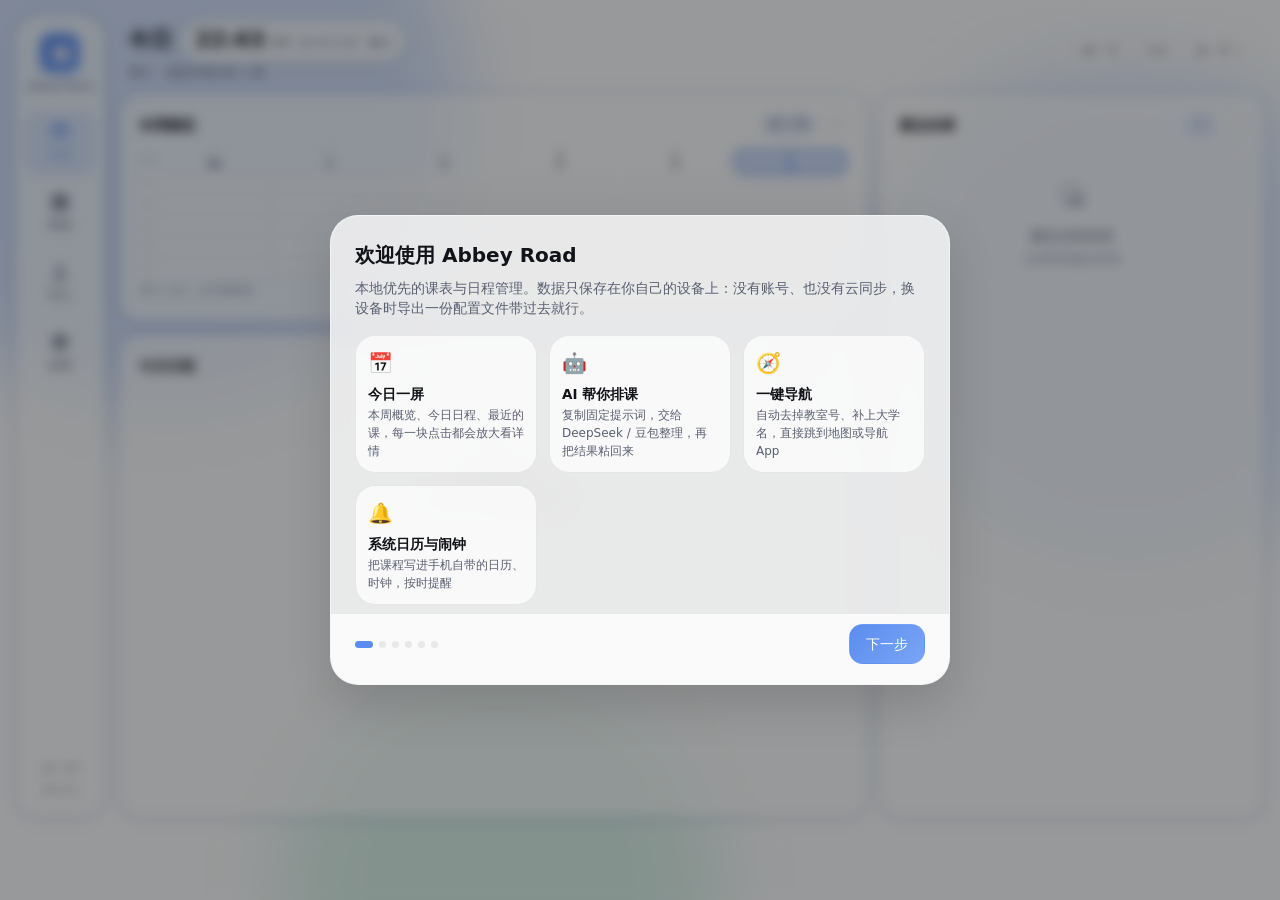
==== commit bb84881a: "v0.4.1：删除全面可恢复（软删除 + 回收站 + 5 秒撤销）；「我的」页课程只读" ====
--- a/app/index.html
+++ b/app/index.html
@@ -7,8 +7,8 @@
 <meta name="viewport" content="width=device-width,initial-scale=1,maximum-scale=1,user-scalable=no,viewport-fit=cover">
 <meta name="color-scheme" content="light dark">
 <title>Abbey Road · 课表与日程</title>
-<link rel="stylesheet" href="css/tokens.css?v=0.4.0">
-<link rel="stylesheet" href="css/app.css?v=0.4.0">
+<link rel="stylesheet" href="css/tokens.css?v=0.4.1">
+<link rel="stylesheet" href="css/app.css?v=0.4.1">
 </head>
 <body data-theme="light" data-platform="web" data-preset="dual-horizontal" data-focus="off">
 
@@ -380,17 +380,17 @@
 
 <div class="toast-host" id="toastHost"></div>
 
-<script src="js/core.js?v=0.4.0"></script>
-<script src="js/mdparse.js?v=0.4.0"></script>
-  <script src="js/bridge.js?v=0.4.0"></script>
+<script src="js/core.js?v=0.4.1"></script>
+<script src="js/mdparse.js?v=0.4.1"></script>
+  <script src="js/bridge.js?v=0.4.1"></script>
   <!-- 过渡动画注册表：ui.js 里的所有动效都从这里取参数（开发者模式可换样式） -->
-  <script src="js/motion.js?v=0.4.0"></script>
+  <script src="js/motion.js?v=0.4.1"></script>
   <!-- 课程配色：按文理/公共/体育/水课分色系（设置里可一键应用） -->
-  <script src="js/palette.js?v=0.4.0"></script>
-  <script src="js/ui.js?v=0.4.0"></script>
-<script src="js/widgetdata.js?v=0.4.0"></script>
-<script src="js/configio.js?v=0.4.0"></script>
-<script src="js/panels.js?v=0.4.0"></script>
-<script src="js/boot.js?v=0.4.0"></script>
+  <script src="js/palette.js?v=0.4.1"></script>
+  <script src="js/ui.js?v=0.4.1"></script>
+<script src="js/widgetdata.js?v=0.4.1"></script>
+<script src="js/configio.js?v=0.4.1"></script>
+<script src="js/panels.js?v=0.4.1"></script>
+<script src="js/boot.js?v=0.4.1"></script>
 </body>
 </html>
--- a/app/css/app.css
+++ b/app/css/app.css
@@ -3005,6 +3005,21 @@
   100% { box-shadow: none; }
 }
 
+/* 设置（v0.4.1）：回收站列表 + 带撤销的提示 */
+.trash-list { display: flex; flex-direction: column; gap: 2px; }
+.trash-tag {
+  flex: none; font-size: 10.5px; padding: 2px 6px; border-radius: 6px;
+  background: var(--bg-subtle); color: var(--text-tertiary);
+}
+.trash-back { flex: none; }
+.toast-undo { display: flex; align-items: center; gap: 10px; }
+.toast-undo .t-msg { flex: 1; min-width: 0; }
+.toast-undo .t-act {
+  flex: none; border: 0; background: transparent; cursor: pointer;
+  font-size: 12.5px; font-weight: 700; color: var(--accent); padding: 2px 4px;
+}
+.toast-undo .t-act:active { transform: scale(0.96); }
+
 /* 日程行：右滑归档的提示（和作业那条"划掉"一个意思） */
 .cm-swipe-hint {
   flex: none; font-size: 10.5px; color: var(--text-tertiary);
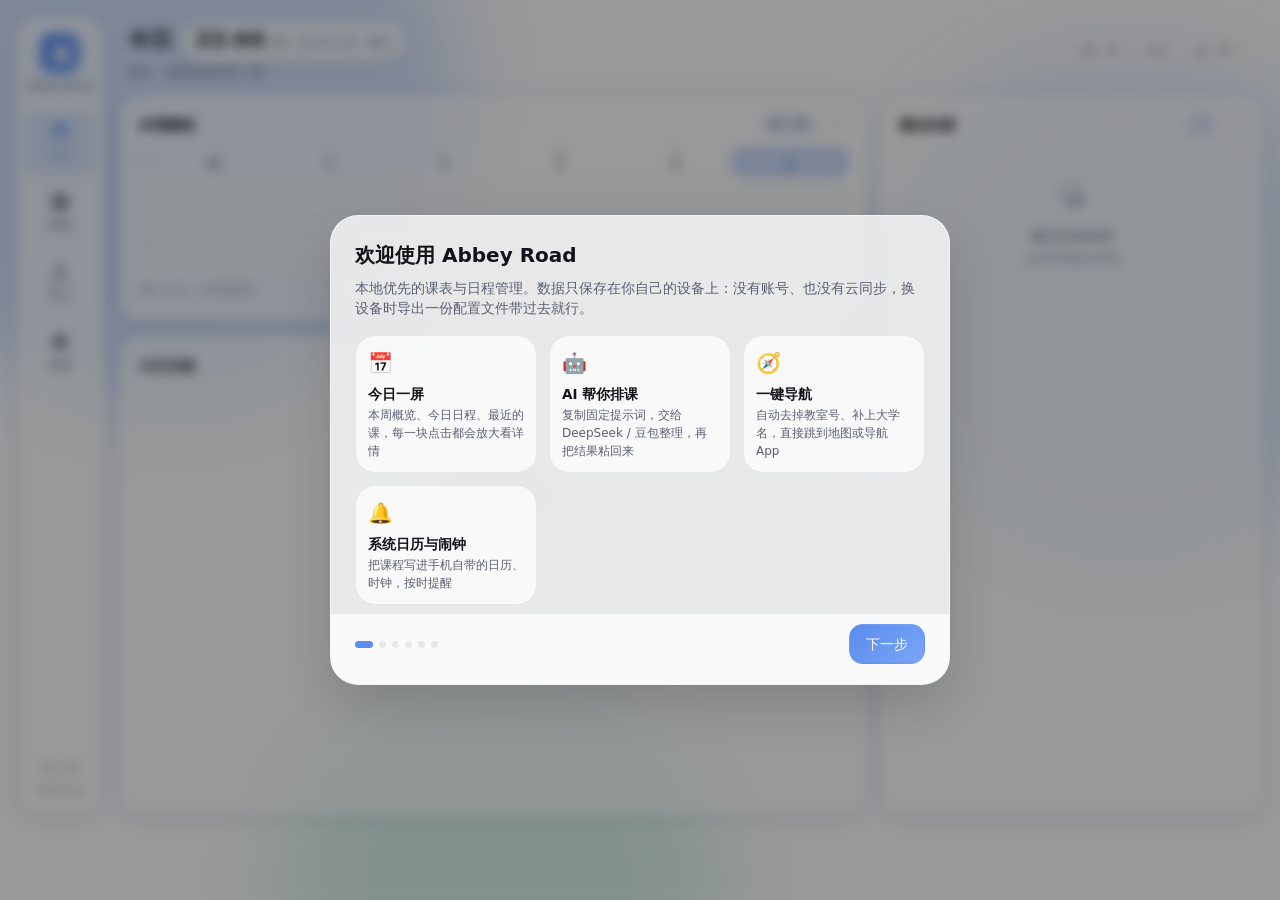
==== commit a00b64d8: "v0.4.1a：删除跟着作用域走（仅这次=取消这一天 / 所有时段=删每周时段）" ====
--- a/app/index.html
+++ b/app/index.html
@@ -7,8 +7,8 @@
 <meta name="viewport" content="width=device-width,initial-scale=1,maximum-scale=1,user-scalable=no,viewport-fit=cover">
 <meta name="color-scheme" content="light dark">
 <title>Abbey Road · 课表与日程</title>
-<link rel="stylesheet" href="css/tokens.css?v=0.4.1">
-<link rel="stylesheet" href="css/app.css?v=0.4.1">
+<link rel="stylesheet" href="css/tokens.css?v=0.4.1a">
+<link rel="stylesheet" href="css/app.css?v=0.4.1a">
 </head>
 <body data-theme="light" data-platform="web" data-preset="dual-horizontal" data-focus="off">
 
@@ -380,17 +380,17 @@
 
 <div class="toast-host" id="toastHost"></div>
 
-<script src="js/core.js?v=0.4.1"></script>
-<script src="js/mdparse.js?v=0.4.1"></script>
-  <script src="js/bridge.js?v=0.4.1"></script>
+<script src="js/core.js?v=0.4.1a"></script>
+<script src="js/mdparse.js?v=0.4.1a"></script>
+  <script src="js/bridge.js?v=0.4.1a"></script>
   <!-- 过渡动画注册表：ui.js 里的所有动效都从这里取参数（开发者模式可换样式） -->
-  <script src="js/motion.js?v=0.4.1"></script>
+  <script src="js/motion.js?v=0.4.1a"></script>
   <!-- 课程配色：按文理/公共/体育/水课分色系（设置里可一键应用） -->
-  <script src="js/palette.js?v=0.4.1"></script>
-  <script src="js/ui.js?v=0.4.1"></script>
-<script src="js/widgetdata.js?v=0.4.1"></script>
-<script src="js/configio.js?v=0.4.1"></script>
-<script src="js/panels.js?v=0.4.1"></script>
-<script src="js/boot.js?v=0.4.1"></script>
+  <script src="js/palette.js?v=0.4.1a"></script>
+  <script src="js/ui.js?v=0.4.1a"></script>
+<script src="js/widgetdata.js?v=0.4.1a"></script>
+<script src="js/configio.js?v=0.4.1a"></script>
+<script src="js/panels.js?v=0.4.1a"></script>
+<script src="js/boot.js?v=0.4.1a"></script>
 </body>
 </html>
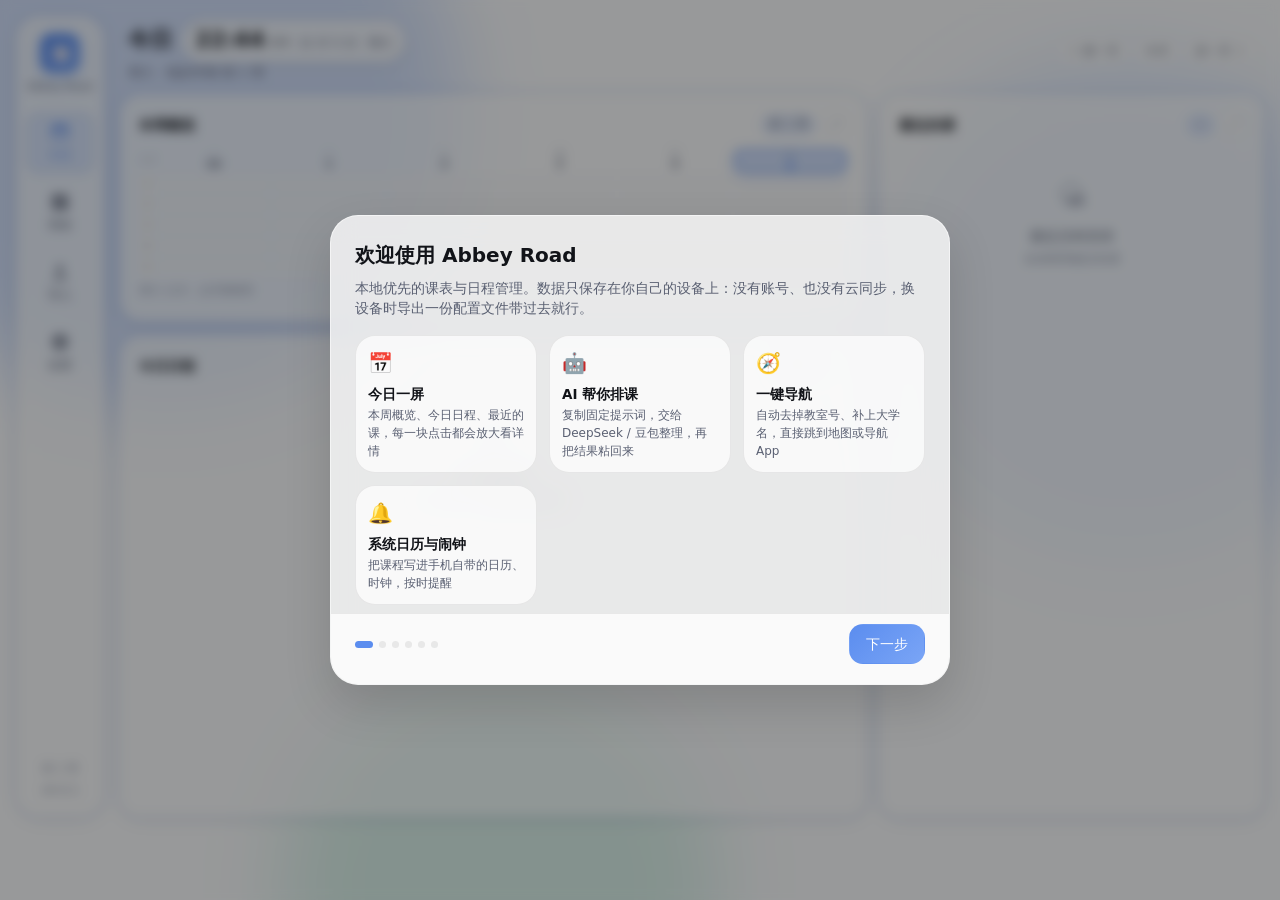
==== commit 69406115: "v0.4.1：作业修复+刷新作业、删除全面可恢复、弹窗统一（磨砂带+自动限位+按钮两行内）、检查更新" ====
--- a/app/index.html
+++ b/app/index.html
@@ -7,8 +7,8 @@
 <meta name="viewport" content="width=device-width,initial-scale=1,maximum-scale=1,user-scalable=no,viewport-fit=cover">
 <meta name="color-scheme" content="light dark">
 <title>Abbey Road · 课表与日程</title>
-<link rel="stylesheet" href="css/tokens.css?v=0.4.1a">
-<link rel="stylesheet" href="css/app.css?v=0.4.1a">
+<link rel="stylesheet" href="css/tokens.css?v=0.4.1">
+<link rel="stylesheet" href="css/app.css?v=0.4.1">
 </head>
 <body data-theme="light" data-platform="web" data-preset="dual-horizontal" data-focus="off">
 
@@ -380,17 +380,17 @@
 
 <div class="toast-host" id="toastHost"></div>
 
-<script src="js/core.js?v=0.4.1a"></script>
-<script src="js/mdparse.js?v=0.4.1a"></script>
-  <script src="js/bridge.js?v=0.4.1a"></script>
+<script src="js/core.js?v=0.4.1"></script>
+<script src="js/mdparse.js?v=0.4.1"></script>
+  <script src="js/bridge.js?v=0.4.1"></script>
   <!-- 过渡动画注册表：ui.js 里的所有动效都从这里取参数（开发者模式可换样式） -->
-  <script src="js/motion.js?v=0.4.1a"></script>
+  <script src="js/motion.js?v=0.4.1"></script>
   <!-- 课程配色：按文理/公共/体育/水课分色系（设置里可一键应用） -->
-  <script src="js/palette.js?v=0.4.1a"></script>
-  <script src="js/ui.js?v=0.4.1a"></script>
-<script src="js/widgetdata.js?v=0.4.1a"></script>
-<script src="js/configio.js?v=0.4.1a"></script>
-<script src="js/panels.js?v=0.4.1a"></script>
-<script src="js/boot.js?v=0.4.1a"></script>
+  <script src="js/palette.js?v=0.4.1"></script>
+  <script src="js/ui.js?v=0.4.1"></script>
+<script src="js/widgetdata.js?v=0.4.1"></script>
+<script src="js/configio.js?v=0.4.1"></script>
+<script src="js/panels.js?v=0.4.1"></script>
+<script src="js/boot.js?v=0.4.1"></script>
 </body>
 </html>
--- a/app/css/app.css
+++ b/app/css/app.css
@@ -661,6 +661,19 @@
   font: inherit; flex: 0 0 auto;
 }
 .modal-actions { display: flex; gap: var(--sp-2); flex-wrap: wrap; margin-top: var(--sp-4); justify-content: flex-end; }
+/**
+ * v0.4.1：操作条吸底 —— 弹窗内容再长，「保存 / 取消」也不会被顶到看不见的地方。
+ * .modal-card 本身就是滚动容器（overflow:auto），所以 sticky 直接生效。
+ */
+.modal-actions {
+  position: sticky; bottom: 0; z-index: 3;
+  padding: 10px 0 calc(6px + env(safe-area-inset-bottom, 0px));
+  background: var(--glass-modal);
+  -webkit-backdrop-filter: blur(var(--blur-modal)) saturate(1.4);
+  backdrop-filter: blur(var(--blur-modal)) saturate(1.4);
+  border-top: 1px solid var(--glass-stroke);
+}
+.modal-actions .btn { flex: 0 0 auto; }
 
 /* ── 引导 ──────────────────────────────────────────────────── */
 .onboarding { position: fixed; inset: 0; z-index: var(--z-onboarding); display: grid; place-items: center; }
@@ -1892,7 +1905,8 @@
   padding-bottom: var(--sp-4);
 }
 .modal-card.modal-wide .modal-head { flex: 0 0 auto; }
-.modal-card.modal-wide .modal-body { flex: 1 1 auto; min-height: 0; overflow: auto; padding-right: 2px; }
+.modal-card.modal-wide .modal-body { flex: 1 1 auto; min-height: 0; overflow: auto;
+  padding: var(--m-pad-top, 100px) 18px var(--m-pad-bottom, 92px); }
 .modal-card.modal-wide .modal-body::-webkit-scrollbar { width: 8px; }
 .modal-card.modal-wide .modal-body::-webkit-scrollbar-thumb {
   background: var(--glass-stroke); border-radius: 8px;
@@ -3027,3 +3041,108 @@
 }
 .cm-line.swiping .cm-swipe-hint { opacity: 1; }
 .cm-line.swipe-ok .cm-swipe-hint { opacity: 1; color: var(--danger); font-weight: 650; }
+
+/* ══════════════════════════════════════════════════════════════
+   v0.4.1 弹窗统一：三段式（标题固定 / 内容滚动 / 操作条固定）
+   + 上下半透明带 + 三层渐进质感模糊（越靠近滚动内容越弱）
+   放在文件最后：用同样的选择器覆盖前面所有历史写法，保证"全软件统一"。
+   ══════════════════════════════════════════════════════════════ */
+
+.modal-card {
+  position: relative;
+  display: flex;
+  flex-direction: column;
+  overflow: hidden;            /* 卡片自己不再滚动 */
+  padding: 0;                  /* 内边距下放到三段 */
+  /**
+   * 只有两条绝对定位的覆盖层（标题带 / 按钮条）带模糊。
+   * 卡片本身与内容层都不加 backdrop-filter：
+   *   · 卡片一旦有，Chromium 会把它当"背景根"，覆盖层的模糊就采不到内容（变成看穿原文的"鬼影"）；
+   *   · 内容层更不该有（那会让顶/底部的行始终处于模糊区）。
+   * 卡片保持半透明即可，页面背后的模糊由遮罩层（.modal-scrim）负责。
+   */
+  background: var(--glass-modal);
+  -webkit-backdrop-filter: none;
+  backdrop-filter: none;
+}
+/* 标题带 / 按钮条：覆盖层（内容从下面穿过），自身不糊内容、背景接近不透明 → 无泛光无鬼影 */
+/* 两条带 = 磨砂玻璃本体：内容从下面滚过时被它们糊掉（内容区不加任何模糊层）。
+   模糊不拉满、不加饱和度，背景留一点透 —— 看得见下面被糊的内容，又没有泛光/鬼影。 */
+.modal-head {
+  position: absolute;
+  top: 0; left: 0; right: 0;
+  z-index: 3;
+  margin-bottom: 0;
+  padding: 14px 18px 10px;
+  background: var(--glass-modal);
+  background: color-mix(in srgb, var(--glass-modal) 85%, transparent);
+  -webkit-backdrop-filter: blur(calc(var(--blur-modal) * 0.5));
+  backdrop-filter: blur(calc(var(--blur-modal) * 0.5));
+  border-bottom: 1px solid var(--glass-stroke);
+}
+.modal-actions {
+  position: absolute;
+  bottom: 0; left: 0; right: 0;
+  z-index: 3;
+  margin-top: 0;
+  display: flex;
+  flex-wrap: wrap;
+  justify-content: flex-end;
+  gap: 8px;
+  padding: 10px 18px calc(10px + env(safe-area-inset-bottom, 0px));
+  background: var(--glass-modal);
+  background: color-mix(in srgb, var(--glass-modal) 85%, transparent);
+  -webkit-backdrop-filter: blur(calc(var(--blur-modal) * 0.5));
+  backdrop-filter: blur(calc(var(--blur-modal) * 0.5));
+  border-top: 1px solid var(--glass-stroke);
+}
+.modal-scroll {
+  position: relative;
+  flex: 1 1 auto;
+  min-height: 0;
+  display: flex;
+  flex-direction: column;
+}
+.modal-body {
+  flex: 1 1 auto;
+  min-height: 0;
+  overflow: auto;              /* 唯一的滚动区 */
+  overscroll-behavior: contain;
+  /* 内容在两条带之间滚动；限位 = 带高 + 渐变带总高 + 余量（JS 量出来写进变量），
+     滚到最顶/最底时首行、末行落在渐变带之外 → 完全清晰、也点得到 */
+  padding: var(--m-pad-top, 100px) 18px var(--m-pad-bottom, 92px);
+  scrollbar-gutter: stable;
+}
+.modal-body::-webkit-scrollbar { width: 8px; }
+.modal-body::-webkit-scrollbar-thumb {
+  background: var(--glass-stroke); border-radius: 4px;
+}
+.modal-wide .modal-body { padding: 2px 18px 12px; }
+.modal-wide .modal-actions { padding: 10px 18px calc(10px + env(safe-area-inset-bottom, 0px)); }
+/* 操作条：一行优先、最多两行；按钮做窄（每行几个由 --acts-cols 决定） */
+.modal-actions .btn {
+  flex: 0 1 auto;
+  min-width: 0;
+  padding-left: 12px;
+  padding-right: 12px;
+}
+.modal-actions.actions-many .btn {
+  flex: 1 1 calc((100% - (var(--acts-cols, 2) - 1) * 8px) / var(--acts-cols, 2));
+  white-space: nowrap;
+  overflow: hidden;
+  text-overflow: ellipsis;
+}
+@media (max-width: 420px) {
+  .modal-actions .btn {
+    flex: 1 1 calc((100% - (var(--acts-cols-narrow, 2) - 1) * 8px) / var(--acts-cols-narrow, 2));
+    white-space: nowrap;
+    overflow: hidden;
+    text-overflow: ellipsis;
+  }
+}
+.modal-wide .modal-body { padding: 2px 18px 12px; }
+.modal-wide .modal-actions { padding: 10px 18px calc(10px + env(safe-area-inset-bottom, 0px)); }
+
+/* v0.4.1（按用户选择 A）：模糊只由两条带自己负责 —— 它们是磨砂玻璃，
+   内容从下面滚过时被糊掉。内容区里**不放任何模糊层**（那会让顶/底的行始终处于模糊区）。
+   带子的高度 + 一点余量由 openModal 量出来写进 --m-pad-top / --m-pad-bottom。 */
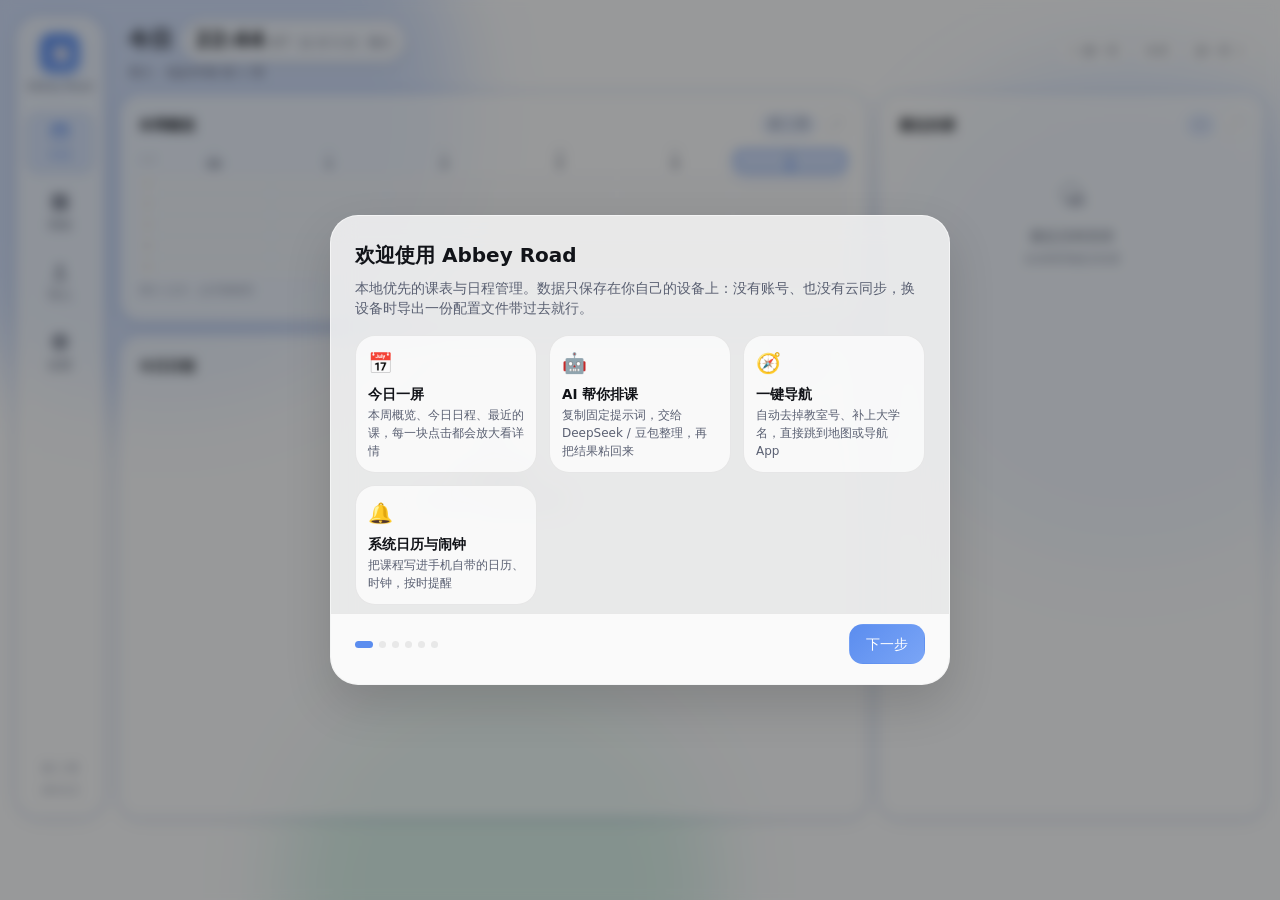
==== commit 7f069a20: "v0.4.2：桌面卡片功能显示预设 + 弹窗磨砂带重做 + 按钮两行内" ====
--- a/app/index.html
+++ b/app/index.html
@@ -7,8 +7,8 @@
 <meta name="viewport" content="width=device-width,initial-scale=1,maximum-scale=1,user-scalable=no,viewport-fit=cover">
 <meta name="color-scheme" content="light dark">
 <title>Abbey Road · 课表与日程</title>
-<link rel="stylesheet" href="css/tokens.css?v=0.4.1">
-<link rel="stylesheet" href="css/app.css?v=0.4.1">
+<link rel="stylesheet" href="css/tokens.css?v=0.4.2">
+<link rel="stylesheet" href="css/app.css?v=0.4.2">
 </head>
 <body data-theme="light" data-platform="web" data-preset="dual-horizontal" data-focus="off">
 
@@ -380,17 +380,17 @@
 
 <div class="toast-host" id="toastHost"></div>
 
-<script src="js/core.js?v=0.4.1"></script>
-<script src="js/mdparse.js?v=0.4.1"></script>
-  <script src="js/bridge.js?v=0.4.1"></script>
+<script src="js/core.js?v=0.4.2"></script>
+<script src="js/mdparse.js?v=0.4.2"></script>
+  <script src="js/bridge.js?v=0.4.2"></script>
   <!-- 过渡动画注册表：ui.js 里的所有动效都从这里取参数（开发者模式可换样式） -->
-  <script src="js/motion.js?v=0.4.1"></script>
+  <script src="js/motion.js?v=0.4.2"></script>
   <!-- 课程配色：按文理/公共/体育/水课分色系（设置里可一键应用） -->
-  <script src="js/palette.js?v=0.4.1"></script>
-  <script src="js/ui.js?v=0.4.1"></script>
-<script src="js/widgetdata.js?v=0.4.1"></script>
-<script src="js/configio.js?v=0.4.1"></script>
-<script src="js/panels.js?v=0.4.1"></script>
-<script src="js/boot.js?v=0.4.1"></script>
+  <script src="js/palette.js?v=0.4.2"></script>
+  <script src="js/ui.js?v=0.4.2"></script>
+<script src="js/widgetdata.js?v=0.4.2"></script>
+<script src="js/configio.js?v=0.4.2"></script>
+<script src="js/panels.js?v=0.4.2"></script>
+<script src="js/boot.js?v=0.4.2"></script>
 </body>
 </html>
--- a/app/css/app.css
+++ b/app/css/app.css
@@ -3065,9 +3065,9 @@
   -webkit-backdrop-filter: none;
   backdrop-filter: none;
 }
-/* 标题带 / 按钮条：覆盖层（内容从下面穿过），自身不糊内容、背景接近不透明 → 无泛光无鬼影 */
-/* 两条带 = 磨砂玻璃本体：内容从下面滚过时被它们糊掉（内容区不加任何模糊层）。
-   模糊不拉满、不加饱和度，背景留一点透 —— 看得见下面被糊的内容，又没有泛光/鬼影。 */
+/* 0.4.2：桌面卡片「功能显示预设」选择器 */
+.wg-preset { margin: -4px 0 var(--sp-3); }
+.wg-preset-t { font-size: 12px; color: var(--text-tertiary); margin: 0 0 6px; }
 .modal-head {
   position: absolute;
   top: 0; left: 0; right: 0;
@@ -3075,10 +3075,13 @@
   margin-bottom: 0;
   padding: 14px 18px 10px;
   background: var(--glass-modal);
-  background: color-mix(in srgb, var(--glass-modal) 85%, transparent);
-  -webkit-backdrop-filter: blur(calc(var(--blur-modal) * 0.5));
-  backdrop-filter: blur(calc(var(--blur-modal) * 0.5));
-  border-bottom: 1px solid var(--glass-stroke);
+  background: linear-gradient(to bottom,
+    color-mix(in srgb, var(--glass-modal) 40%, transparent) 0%,
+    color-mix(in srgb, var(--glass-modal) 52%, transparent) 100%);
+  -webkit-backdrop-filter: blur(calc(var(--blur-modal) * 1.6)) saturate(1.15);
+  backdrop-filter: blur(calc(var(--blur-modal) * 1.6)) saturate(1.15);
+  box-shadow: inset 0 0.5px 0 rgba(255, 255, 255, .06);
+  border-bottom: 1px solid color-mix(in srgb, var(--glass-stroke) 60%, transparent);
 }
 .modal-actions {
   position: absolute;
@@ -3091,10 +3094,13 @@
   gap: 8px;
   padding: 10px 18px calc(10px + env(safe-area-inset-bottom, 0px));
   background: var(--glass-modal);
-  background: color-mix(in srgb, var(--glass-modal) 85%, transparent);
-  -webkit-backdrop-filter: blur(calc(var(--blur-modal) * 0.5));
-  backdrop-filter: blur(calc(var(--blur-modal) * 0.5));
-  border-top: 1px solid var(--glass-stroke);
+  background: linear-gradient(to top,
+    color-mix(in srgb, var(--glass-modal) 40%, transparent) 0%,
+    color-mix(in srgb, var(--glass-modal) 52%, transparent) 100%);
+  -webkit-backdrop-filter: blur(calc(var(--blur-modal) * 1.6)) saturate(1.15);
+  backdrop-filter: blur(calc(var(--blur-modal) * 1.6)) saturate(1.15);
+  box-shadow: inset 0 -0.5px 0 rgba(255, 255, 255, .06);
+  border-top: 1px solid color-mix(in srgb, var(--glass-stroke) 60%, transparent);
 }
 .modal-scroll {
   position: relative;
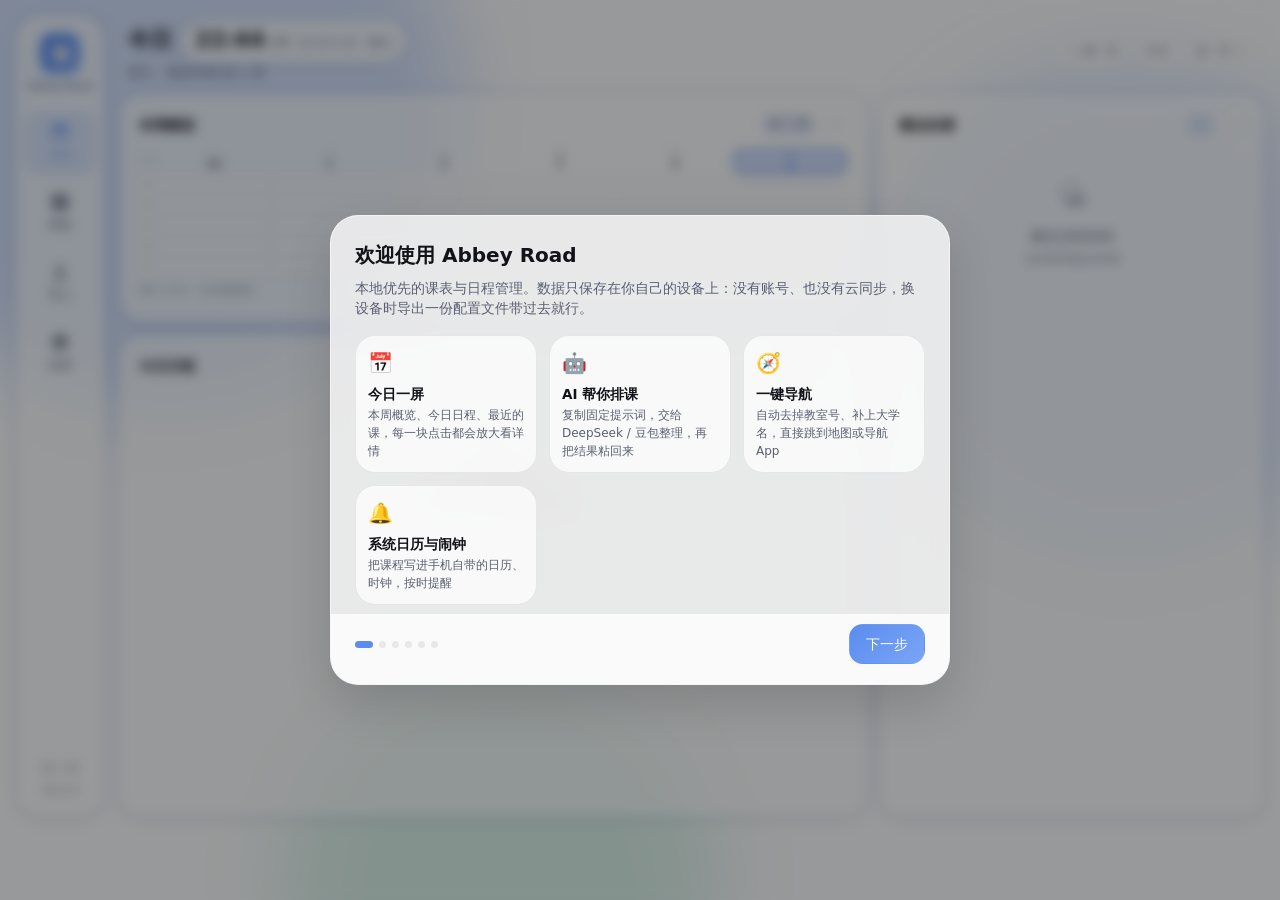
==== commit f021aebd: "v0.4.3：弹窗定稿（卡片100% / 带子25%+12px模糊 / 按钮按文字宽度）" ====
--- a/app/index.html
+++ b/app/index.html
@@ -7,8 +7,8 @@
 <meta name="viewport" content="width=device-width,initial-scale=1,maximum-scale=1,user-scalable=no,viewport-fit=cover">
 <meta name="color-scheme" content="light dark">
 <title>Abbey Road · 课表与日程</title>
-<link rel="stylesheet" href="css/tokens.css?v=0.4.2">
-<link rel="stylesheet" href="css/app.css?v=0.4.2">
+<link rel="stylesheet" href="css/tokens.css?v=0.4.3">
+<link rel="stylesheet" href="css/app.css?v=0.4.3">
 </head>
 <body data-theme="light" data-platform="web" data-preset="dual-horizontal" data-focus="off">
 
@@ -380,17 +380,17 @@
 
 <div class="toast-host" id="toastHost"></div>
 
-<script src="js/core.js?v=0.4.2"></script>
-<script src="js/mdparse.js?v=0.4.2"></script>
-  <script src="js/bridge.js?v=0.4.2"></script>
+<script src="js/core.js?v=0.4.3"></script>
+<script src="js/mdparse.js?v=0.4.3"></script>
+  <script src="js/bridge.js?v=0.4.3"></script>
   <!-- 过渡动画注册表：ui.js 里的所有动效都从这里取参数（开发者模式可换样式） -->
-  <script src="js/motion.js?v=0.4.2"></script>
+  <script src="js/motion.js?v=0.4.3"></script>
   <!-- 课程配色：按文理/公共/体育/水课分色系（设置里可一键应用） -->
-  <script src="js/palette.js?v=0.4.2"></script>
-  <script src="js/ui.js?v=0.4.2"></script>
-<script src="js/widgetdata.js?v=0.4.2"></script>
-<script src="js/configio.js?v=0.4.2"></script>
-<script src="js/panels.js?v=0.4.2"></script>
-<script src="js/boot.js?v=0.4.2"></script>
+  <script src="js/palette.js?v=0.4.3"></script>
+  <script src="js/ui.js?v=0.4.3"></script>
+<script src="js/widgetdata.js?v=0.4.3"></script>
+<script src="js/configio.js?v=0.4.3"></script>
+<script src="js/panels.js?v=0.4.3"></script>
+<script src="js/boot.js?v=0.4.3"></script>
 </body>
 </html>
--- a/app/css/app.css
+++ b/app/css/app.css
@@ -3061,27 +3061,25 @@
    *   · 内容层更不该有（那会让顶/底部的行始终处于模糊区）。
    * 卡片保持半透明即可，页面背后的模糊由遮罩层（.modal-scrim）负责。
    */
-  background: var(--glass-modal);
+  /* 定稿：内容层 100% 不透明（正文最清晰） */
+  background: light-dark(#FFFFFF, #1C212B);
   -webkit-backdrop-filter: none;
   backdrop-filter: none;
 }
 /* 0.4.2：桌面卡片「功能显示预设」选择器 */
 .wg-preset { margin: -4px 0 var(--sp-3); }
 .wg-preset-t { font-size: 12px; color: var(--text-tertiary); margin: 0 0 6px; }
+/* 两条带（定稿）：不透明度 25% + 高斯模糊 12px（= --blur-modal 的 0.5 档，流畅模式自动降级），无渐变 */
 .modal-head {
   position: absolute;
   top: 0; left: 0; right: 0;
   z-index: 3;
   margin-bottom: 0;
   padding: 14px 18px 10px;
-  background: var(--glass-modal);
-  background: linear-gradient(to bottom,
-    color-mix(in srgb, var(--glass-modal) 40%, transparent) 0%,
-    color-mix(in srgb, var(--glass-modal) 52%, transparent) 100%);
-  -webkit-backdrop-filter: blur(calc(var(--blur-modal) * 1.6)) saturate(1.15);
-  backdrop-filter: blur(calc(var(--blur-modal) * 1.6)) saturate(1.15);
-  box-shadow: inset 0 0.5px 0 rgba(255, 255, 255, .06);
-  border-bottom: 1px solid color-mix(in srgb, var(--glass-stroke) 60%, transparent);
+  background: light-dark(rgba(255, 255, 255, .25), rgba(28, 33, 43, .25));
+  -webkit-backdrop-filter: blur(calc(var(--blur-modal) * 0.5));
+  backdrop-filter: blur(calc(var(--blur-modal) * 0.5));
+  border-bottom: 1px solid light-dark(rgba(0, 0, 0, .08), rgba(255, 255, 255, .1));
 }
 .modal-actions {
   position: absolute;
@@ -3093,14 +3091,10 @@
   justify-content: flex-end;
   gap: 8px;
   padding: 10px 18px calc(10px + env(safe-area-inset-bottom, 0px));
-  background: var(--glass-modal);
-  background: linear-gradient(to top,
-    color-mix(in srgb, var(--glass-modal) 40%, transparent) 0%,
-    color-mix(in srgb, var(--glass-modal) 52%, transparent) 100%);
-  -webkit-backdrop-filter: blur(calc(var(--blur-modal) * 1.6)) saturate(1.15);
-  backdrop-filter: blur(calc(var(--blur-modal) * 1.6)) saturate(1.15);
-  box-shadow: inset 0 -0.5px 0 rgba(255, 255, 255, .06);
-  border-top: 1px solid color-mix(in srgb, var(--glass-stroke) 60%, transparent);
+  background: light-dark(rgba(255, 255, 255, .25), rgba(28, 33, 43, .25));
+  -webkit-backdrop-filter: blur(calc(var(--blur-modal) * 0.5));
+  backdrop-filter: blur(calc(var(--blur-modal) * 0.5));
+  border-top: 1px solid light-dark(rgba(0, 0, 0, .08), rgba(255, 255, 255, .1));
 }
 .modal-scroll {
   position: relative;
@@ -3125,26 +3119,12 @@
 }
 .modal-wide .modal-body { padding: 2px 18px 12px; }
 .modal-wide .modal-actions { padding: 10px 18px calc(10px + env(safe-area-inset-bottom, 0px)); }
-/* 操作条：一行优先、最多两行；按钮做窄（每行几个由 --acts-cols 决定） */
+/* 操作条：按钮宽度 = 内部文字 + 内边距（不拉伸、不压缩、不截断）；
+   一行优先，放不下由 flex-wrap 换第二行；间距固定 8px 不再收窄。
+   同类按钮在 opts.actions 里相邻 → 自然落在同一行。 */
 .modal-actions .btn {
-  flex: 0 1 auto;
-  min-width: 0;
-  padding-left: 12px;
-  padding-right: 12px;
-}
-.modal-actions.actions-many .btn {
-  flex: 1 1 calc((100% - (var(--acts-cols, 2) - 1) * 8px) / var(--acts-cols, 2));
+  flex: 0 0 auto;
   white-space: nowrap;
-  overflow: hidden;
-  text-overflow: ellipsis;
-}
-@media (max-width: 420px) {
-  .modal-actions .btn {
-    flex: 1 1 calc((100% - (var(--acts-cols-narrow, 2) - 1) * 8px) / var(--acts-cols-narrow, 2));
-    white-space: nowrap;
-    overflow: hidden;
-    text-overflow: ellipsis;
-  }
 }
 .modal-wide .modal-body { padding: 2px 18px 12px; }
 .modal-wide .modal-actions { padding: 10px 18px calc(10px + env(safe-area-inset-bottom, 0px)); }
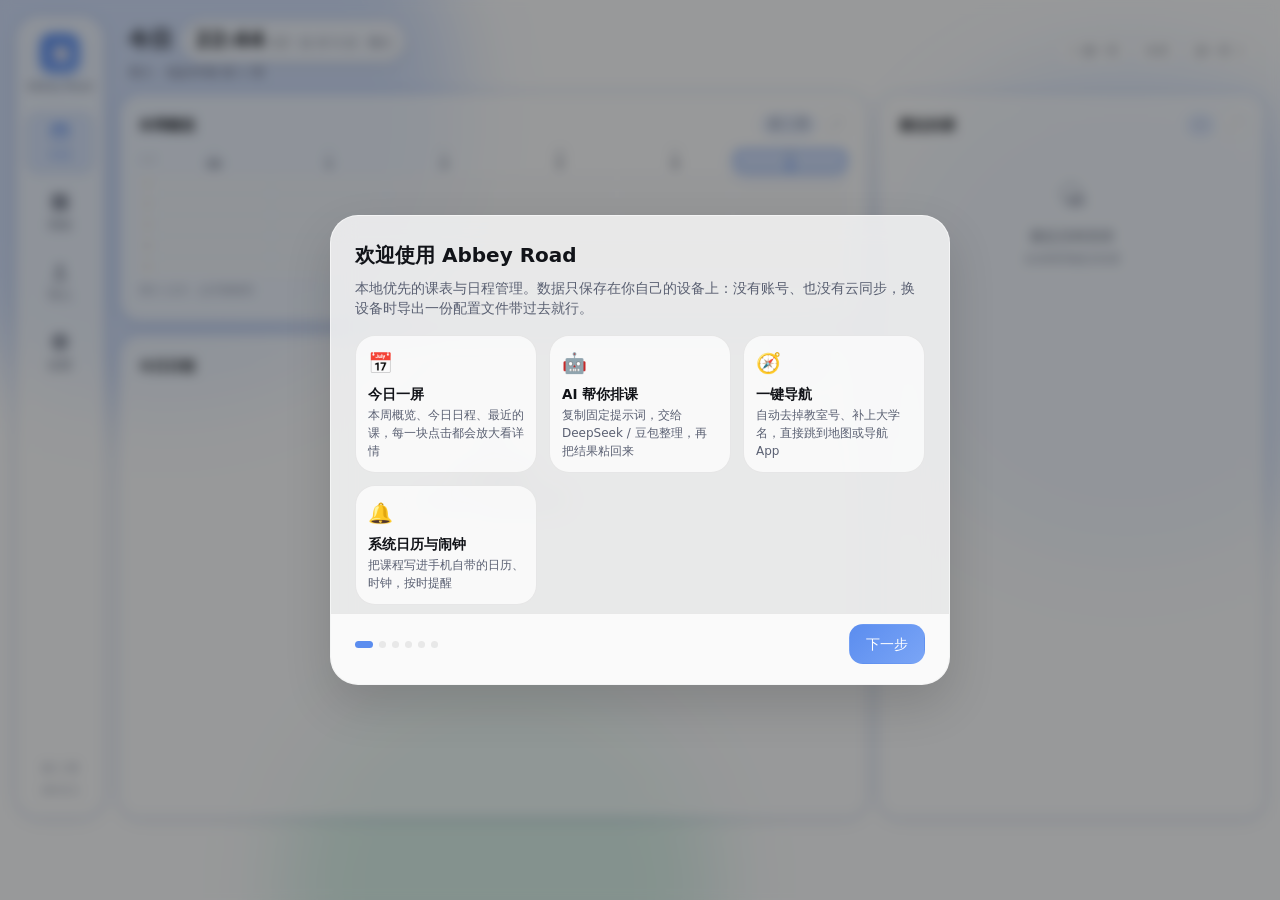
==== commit 6e9b858d: "v0.4.1：修学期切换/周次越界/进度条/圆角跳变 + 删纯取消按钮 + 弹窗玻璃定稿(90/20/11 可调)" ====
--- a/app/index.html
+++ b/app/index.html
@@ -7,8 +7,8 @@
 <meta name="viewport" content="width=device-width,initial-scale=1,maximum-scale=1,user-scalable=no,viewport-fit=cover">
 <meta name="color-scheme" content="light dark">
 <title>Abbey Road · 课表与日程</title>
-<link rel="stylesheet" href="css/tokens.css?v=0.4.3">
-<link rel="stylesheet" href="css/app.css?v=0.4.3">
+<link rel="stylesheet" href="css/tokens.css?v=0.4.1">
+<link rel="stylesheet" href="css/app.css?v=0.4.1">
 </head>
 <body data-theme="light" data-platform="web" data-preset="dual-horizontal" data-focus="off">
 
@@ -380,17 +380,17 @@
 
 <div class="toast-host" id="toastHost"></div>
 
-<script src="js/core.js?v=0.4.3"></script>
-<script src="js/mdparse.js?v=0.4.3"></script>
-  <script src="js/bridge.js?v=0.4.3"></script>
+<script src="js/core.js?v=0.4.1"></script>
+<script src="js/mdparse.js?v=0.4.1"></script>
+  <script src="js/bridge.js?v=0.4.1"></script>
   <!-- 过渡动画注册表：ui.js 里的所有动效都从这里取参数（开发者模式可换样式） -->
-  <script src="js/motion.js?v=0.4.3"></script>
+  <script src="js/motion.js?v=0.4.1"></script>
   <!-- 课程配色：按文理/公共/体育/水课分色系（设置里可一键应用） -->
-  <script src="js/palette.js?v=0.4.3"></script>
-  <script src="js/ui.js?v=0.4.3"></script>
-<script src="js/widgetdata.js?v=0.4.3"></script>
-<script src="js/configio.js?v=0.4.3"></script>
-<script src="js/panels.js?v=0.4.3"></script>
-<script src="js/boot.js?v=0.4.3"></script>
+  <script src="js/palette.js?v=0.4.1"></script>
+  <script src="js/ui.js?v=0.4.1"></script>
+<script src="js/widgetdata.js?v=0.4.1"></script>
+<script src="js/configio.js?v=0.4.1"></script>
+<script src="js/panels.js?v=0.4.1"></script>
+<script src="js/boot.js?v=0.4.1"></script>
 </body>
 </html>
--- a/app/css/app.css
+++ b/app/css/app.css
@@ -2615,6 +2615,19 @@
 .cm-next-name { display: block; font-size: 14px; font-weight: 650; margin-top: 3px; }
 .cm-next-sub { display: block; font-size: 11.5px; color: var(--text-tertiary); margin-top: 2px; }
 .cm-semester { padding: 4px 2px 6px; }
+/* 学期进度条：填充色（修复"进度条不渲染"）+ 期中/期末刻度 */
+.cm-sem-fill { background: var(--accent); }
+.cm-sem-wrap { position: relative; padding-top: 15px; }
+.cm-sem-mark {
+  position: absolute; top: 0; transform: translateX(-50%);
+  font-size: 10px; line-height: 1.1; color: var(--text-tertiary); white-space: nowrap;
+}
+.cm-sem-mark.end { transform: translateX(-100%); }
+.cm-sem-mark::after {
+  content: ""; position: absolute; left: 50%; top: 12px; width: 1px; height: 6px;
+  background: var(--text-tertiary); opacity: .7;
+}
+.cm-sem-mark.end::after { left: auto; right: 0; }
 .cm-semester-val { display: flex; align-items: baseline; gap: 6px; margin-bottom: 2px; }
 .cm-semester-val b {
   font-size: 22px; font-weight: 700; color: var(--accent); font-variant-numeric: tabular-nums;
@@ -3061,8 +3074,8 @@
    *   · 内容层更不该有（那会让顶/底部的行始终处于模糊区）。
    * 卡片保持半透明即可，页面背后的模糊由遮罩层（.modal-scrim）负责。
    */
-  /* 定稿：内容层 100% 不透明（正文最清晰） */
-  background: light-dark(#FFFFFF, #1C212B);
+  /* 定稿（可在「设置 → 开发者选项」调）：内容层 90% 不透明 */
+  background: light-dark(rgba(255, 255, 255, var(--modal-card-a, .9)), rgba(28, 33, 43, var(--modal-card-a, .9)));
   -webkit-backdrop-filter: none;
   backdrop-filter: none;
 }
@@ -3076,9 +3089,13 @@
   z-index: 3;
   margin-bottom: 0;
   padding: 14px 18px 10px;
-  background: light-dark(rgba(255, 255, 255, .25), rgba(28, 33, 43, .25));
-  -webkit-backdrop-filter: blur(calc(var(--blur-modal) * 0.5));
-  backdrop-filter: blur(calc(var(--blur-modal) * 0.5));
+  /* v0.4.1c：两条带自己带外角圆角 —— 修复"弹窗打开瞬间从矩形跳成圆角矩形"
+     （动画期间父级圆角裁剪会晚一帧，绝对定位 + backdrop-filter 的子层就先露出直角） */
+  border-top-left-radius: var(--r-modal);
+  border-top-right-radius: var(--r-modal);
+  background: light-dark(rgba(255, 255, 255, var(--modal-bar-a, .2)), rgba(28, 33, 43, var(--modal-bar-a, .2)));
+  -webkit-backdrop-filter: blur(var(--modal-bar-blur, 11px));
+  backdrop-filter: blur(var(--modal-bar-blur, 11px));
   border-bottom: 1px solid light-dark(rgba(0, 0, 0, .08), rgba(255, 255, 255, .1));
 }
 .modal-actions {
@@ -3091,10 +3108,20 @@
   justify-content: flex-end;
   gap: 8px;
   padding: 10px 18px calc(10px + env(safe-area-inset-bottom, 0px));
-  background: light-dark(rgba(255, 255, 255, .25), rgba(28, 33, 43, .25));
-  -webkit-backdrop-filter: blur(calc(var(--blur-modal) * 0.5));
-  backdrop-filter: blur(calc(var(--blur-modal) * 0.5));
+  background: light-dark(rgba(255, 255, 255, var(--modal-bar-a, .2)), rgba(28, 33, 43, var(--modal-bar-a, .2)));
+  -webkit-backdrop-filter: blur(var(--modal-bar-blur, 11px));
+  backdrop-filter: blur(var(--modal-bar-blur, 11px));
+  border-bottom-left-radius: var(--r-modal);
+  border-bottom-right-radius: var(--r-modal);
   border-top: 1px solid light-dark(rgba(0, 0, 0, .08), rgba(255, 255, 255, .1));
+}
+
+/* 流畅模式·标准 / 深度：覆盖层直接做成不透明（不模糊）—— 省掉两处 backdrop-filter 的合成开销 */
+body[data-perf] .modal-head,
+body[data-perf] .modal-actions {
+  background: light-dark(#F2F4F8, #1C212B);
+  -webkit-backdrop-filter: none;
+  backdrop-filter: none;
 }
 .modal-scroll {
   position: relative;
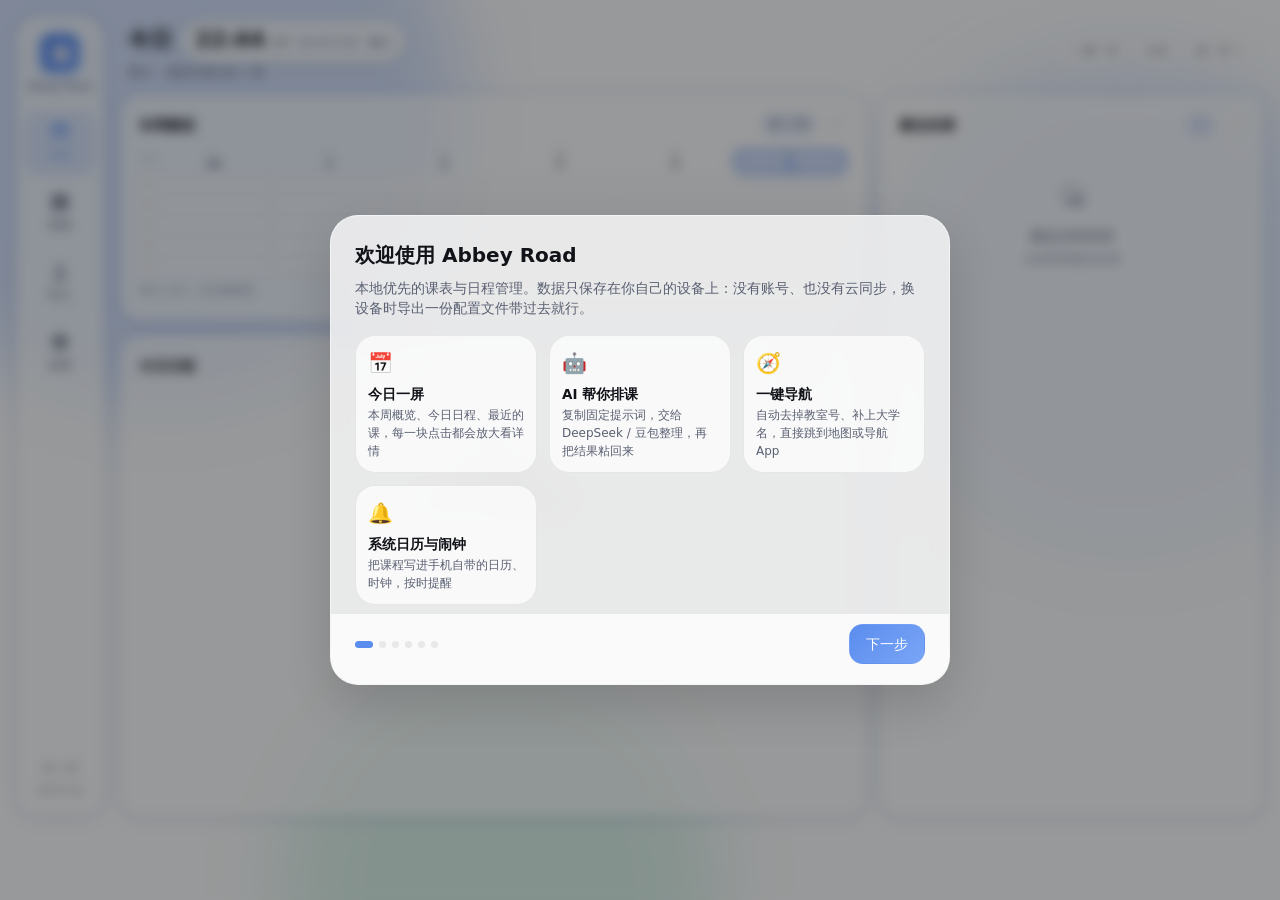
==== commit f2702b73: "v0.4.1a：修弹窗在旧 WebView 上透明（改用 data-theme 分主题）+ 兼容性回归断言" ====
--- a/app/index.html
+++ b/app/index.html
@@ -7,8 +7,8 @@
 <meta name="viewport" content="width=device-width,initial-scale=1,maximum-scale=1,user-scalable=no,viewport-fit=cover">
 <meta name="color-scheme" content="light dark">
 <title>Abbey Road · 课表与日程</title>
-<link rel="stylesheet" href="css/tokens.css?v=0.4.1">
-<link rel="stylesheet" href="css/app.css?v=0.4.1">
+<link rel="stylesheet" href="css/tokens.css?v=0.4.1a">
+<link rel="stylesheet" href="css/app.css?v=0.4.1a">
 </head>
 <body data-theme="light" data-platform="web" data-preset="dual-horizontal" data-focus="off">
 
@@ -380,17 +380,17 @@
 
 <div class="toast-host" id="toastHost"></div>
 
-<script src="js/core.js?v=0.4.1"></script>
-<script src="js/mdparse.js?v=0.4.1"></script>
-  <script src="js/bridge.js?v=0.4.1"></script>
+<script src="js/core.js?v=0.4.1a"></script>
+<script src="js/mdparse.js?v=0.4.1a"></script>
+  <script src="js/bridge.js?v=0.4.1a"></script>
   <!-- 过渡动画注册表：ui.js 里的所有动效都从这里取参数（开发者模式可换样式） -->
-  <script src="js/motion.js?v=0.4.1"></script>
+  <script src="js/motion.js?v=0.4.1a"></script>
   <!-- 课程配色：按文理/公共/体育/水课分色系（设置里可一键应用） -->
-  <script src="js/palette.js?v=0.4.1"></script>
-  <script src="js/ui.js?v=0.4.1"></script>
-<script src="js/widgetdata.js?v=0.4.1"></script>
-<script src="js/configio.js?v=0.4.1"></script>
-<script src="js/panels.js?v=0.4.1"></script>
-<script src="js/boot.js?v=0.4.1"></script>
+  <script src="js/palette.js?v=0.4.1a"></script>
+  <script src="js/ui.js?v=0.4.1a"></script>
+<script src="js/widgetdata.js?v=0.4.1a"></script>
+<script src="js/configio.js?v=0.4.1a"></script>
+<script src="js/panels.js?v=0.4.1a"></script>
+<script src="js/boot.js?v=0.4.1a"></script>
 </body>
 </html>
--- a/app/css/app.css
+++ b/app/css/app.css
@@ -3074,14 +3074,24 @@
    *   · 内容层更不该有（那会让顶/底部的行始终处于模糊区）。
    * 卡片保持半透明即可，页面背后的模糊由遮罩层（.modal-scrim）负责。
    */
-  /* 定稿（可在「设置 → 开发者选项」调）：内容层 90% 不透明 */
-  background: light-dark(rgba(255, 255, 255, var(--modal-card-a, .9)), rgba(28, 33, 43, var(--modal-card-a, .9)));
+  /* 定稿（可在「设置 → 开发者选项」调）：内容层 90% 不透明。
+     注意：这里**不能**用 light-dark()/color-mix() —— 旧安卓 WebView（< Chromium 123）会把整条声明丢掉，
+     弹窗就变成全透明（0.4.1 的线上 bug）。用 body[data-theme] 分主题 + 纯 rgba，兼容到很老的 WebView。 */
+  background: rgba(255, 255, 255, var(--modal-card-a, .9));
   -webkit-backdrop-filter: none;
   backdrop-filter: none;
+}
+body[data-theme="dark"] .modal-card {
+  background: rgba(28, 33, 43, var(--modal-card-a, .9));
 }
 /* 0.4.2：桌面卡片「功能显示预设」选择器 */
 .wg-preset { margin: -4px 0 var(--sp-3); }
 .wg-preset-t { font-size: 12px; color: var(--text-tertiary); margin: 0 0 6px; }
+/* 0.4.1c：桌面卡片「显示元素」开关 */
+.wg-els { margin: -6px 0 var(--sp-3); }
+.wg-els-t { display: block; font-size: 12px; color: var(--text-tertiary); margin: 0 0 6px; }
+.wg-els-row { display: flex; flex-wrap: wrap; gap: 6px; }
+.wg-els-row .wg-el { font-size: 12px; padding: 4px 10px; }
 /* 两条带（定稿）：不透明度 25% + 高斯模糊 12px（= --blur-modal 的 0.5 档，流畅模式自动降级），无渐变 */
 .modal-head {
   position: absolute;
@@ -3093,10 +3103,14 @@
      （动画期间父级圆角裁剪会晚一帧，绝对定位 + backdrop-filter 的子层就先露出直角） */
   border-top-left-radius: var(--r-modal);
   border-top-right-radius: var(--r-modal);
-  background: light-dark(rgba(255, 255, 255, var(--modal-bar-a, .2)), rgba(28, 33, 43, var(--modal-bar-a, .2)));
+  background: rgba(255, 255, 255, var(--modal-bar-a, .2));
   -webkit-backdrop-filter: blur(var(--modal-bar-blur, 11px));
   backdrop-filter: blur(var(--modal-bar-blur, 11px));
-  border-bottom: 1px solid light-dark(rgba(0, 0, 0, .08), rgba(255, 255, 255, .1));
+  border-bottom: 1px solid rgba(0, 0, 0, .08);
+}
+body[data-theme="dark"] .modal-head {
+  background: rgba(28, 33, 43, var(--modal-bar-a, .2));
+  border-bottom-color: rgba(255, 255, 255, .1);
 }
 .modal-actions {
   position: absolute;
@@ -3108,20 +3122,35 @@
   justify-content: flex-end;
   gap: 8px;
   padding: 10px 18px calc(10px + env(safe-area-inset-bottom, 0px));
-  background: light-dark(rgba(255, 255, 255, var(--modal-bar-a, .2)), rgba(28, 33, 43, var(--modal-bar-a, .2)));
+  background: rgba(255, 255, 255, var(--modal-bar-a, .2));
   -webkit-backdrop-filter: blur(var(--modal-bar-blur, 11px));
   backdrop-filter: blur(var(--modal-bar-blur, 11px));
   border-bottom-left-radius: var(--r-modal);
   border-bottom-right-radius: var(--r-modal);
-  border-top: 1px solid light-dark(rgba(0, 0, 0, .08), rgba(255, 255, 255, .1));
+  border-top: 1px solid rgba(0, 0, 0, .08);
+}
+body[data-theme="dark"] .modal-actions {
+  background: rgba(28, 33, 43, var(--modal-bar-a, .2));
+  border-top-color: rgba(255, 255, 255, .1);
+}
+
+/* 老 WebView 没有 backdrop-filter：20% 的带子会让标题/按钮读不清 —— 直接做成不透明兜底 */
+@supports not ((-webkit-backdrop-filter: blur(1px)) or (backdrop-filter: blur(1px))) {
+  .modal-head, .modal-actions { background: #F2F4F8; }
+  body[data-theme="dark"] .modal-head,
+  body[data-theme="dark"] .modal-actions { background: #1C212B; }
 }
 
 /* 流畅模式·标准 / 深度：覆盖层直接做成不透明（不模糊）—— 省掉两处 backdrop-filter 的合成开销 */
 body[data-perf] .modal-head,
 body[data-perf] .modal-actions {
-  background: light-dark(#F2F4F8, #1C212B);
+  background: #F2F4F8;
   -webkit-backdrop-filter: none;
   backdrop-filter: none;
+}
+body[data-perf][data-theme="dark"] .modal-head,
+body[data-perf][data-theme="dark"] .modal-actions {
+  background: #1C212B;
 }
 .modal-scroll {
   position: relative;
@@ -3138,7 +3167,6 @@
   /* 内容在两条带之间滚动；限位 = 带高 + 渐变带总高 + 余量（JS 量出来写进变量），
      滚到最顶/最底时首行、末行落在渐变带之外 → 完全清晰、也点得到 */
   padding: var(--m-pad-top, 100px) 18px var(--m-pad-bottom, 92px);
-  scrollbar-gutter: stable;
 }
 .modal-body::-webkit-scrollbar { width: 8px; }
 .modal-body::-webkit-scrollbar-thumb {
